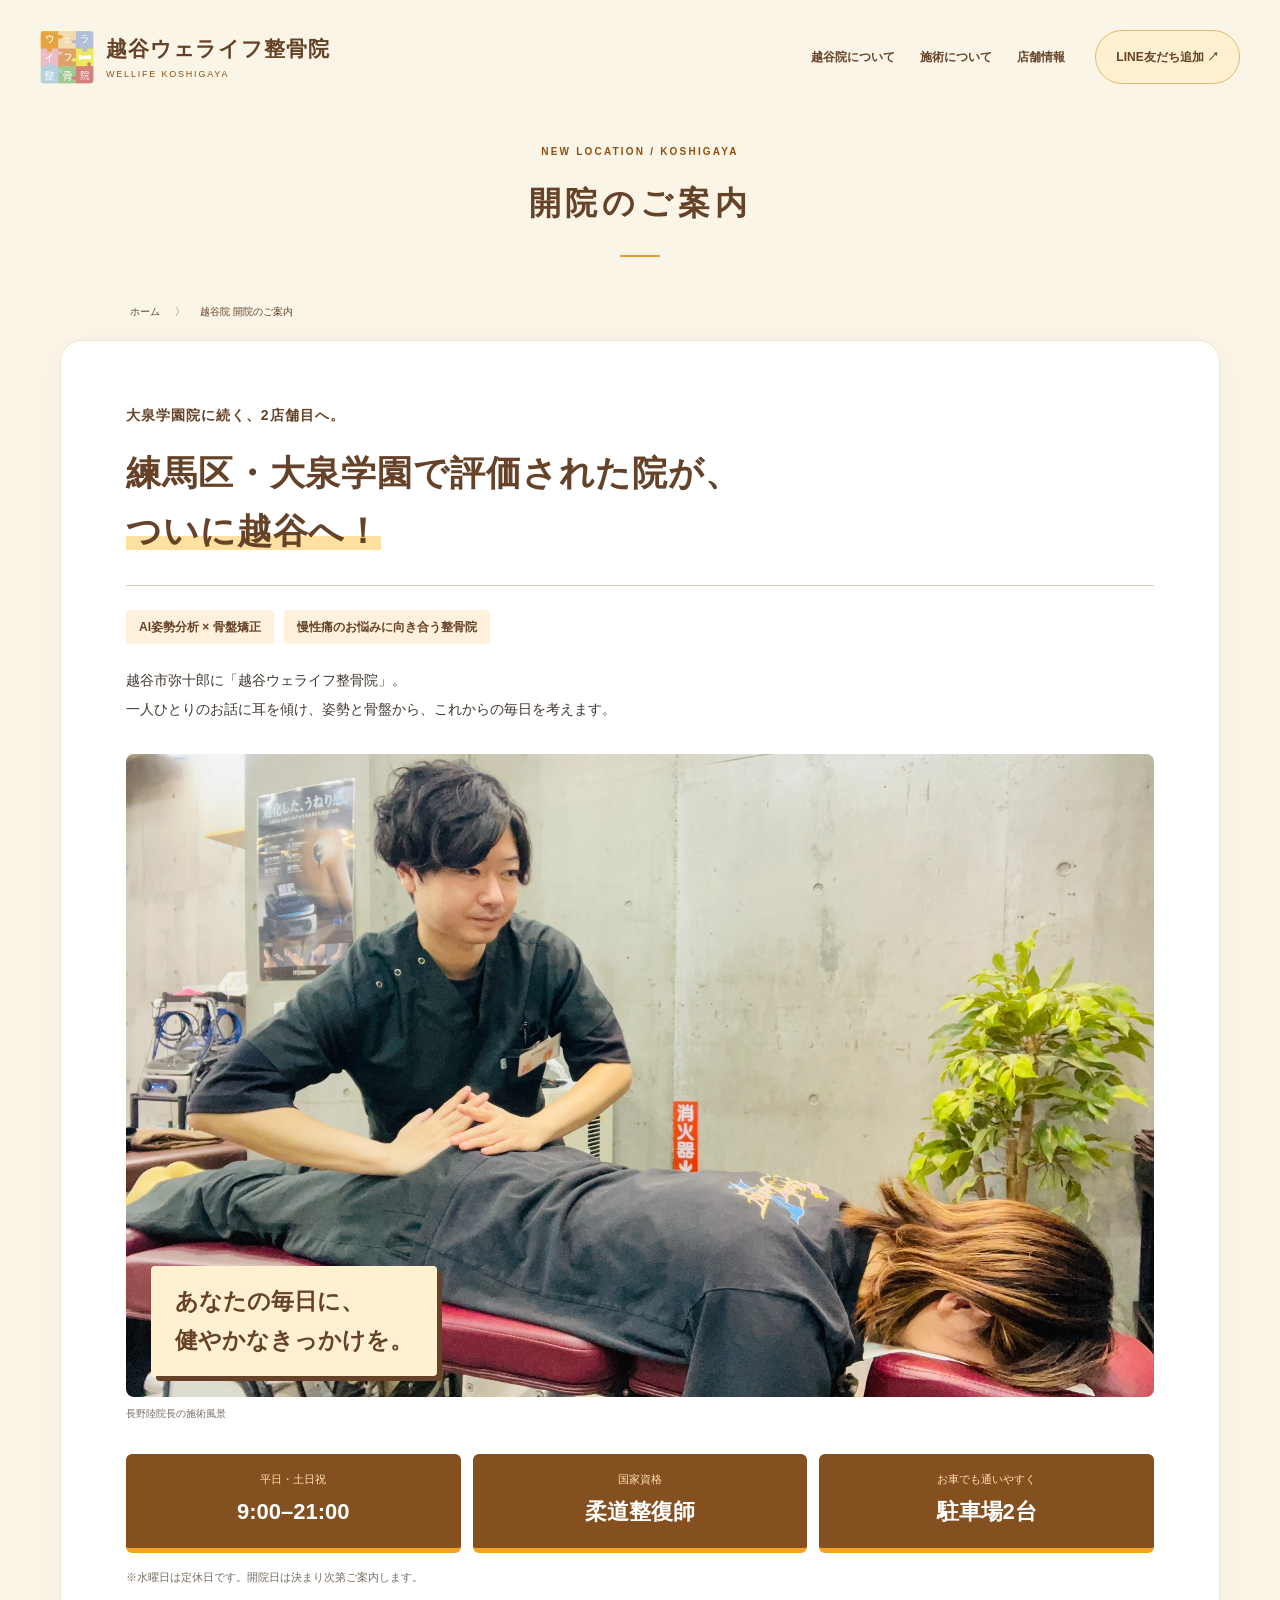
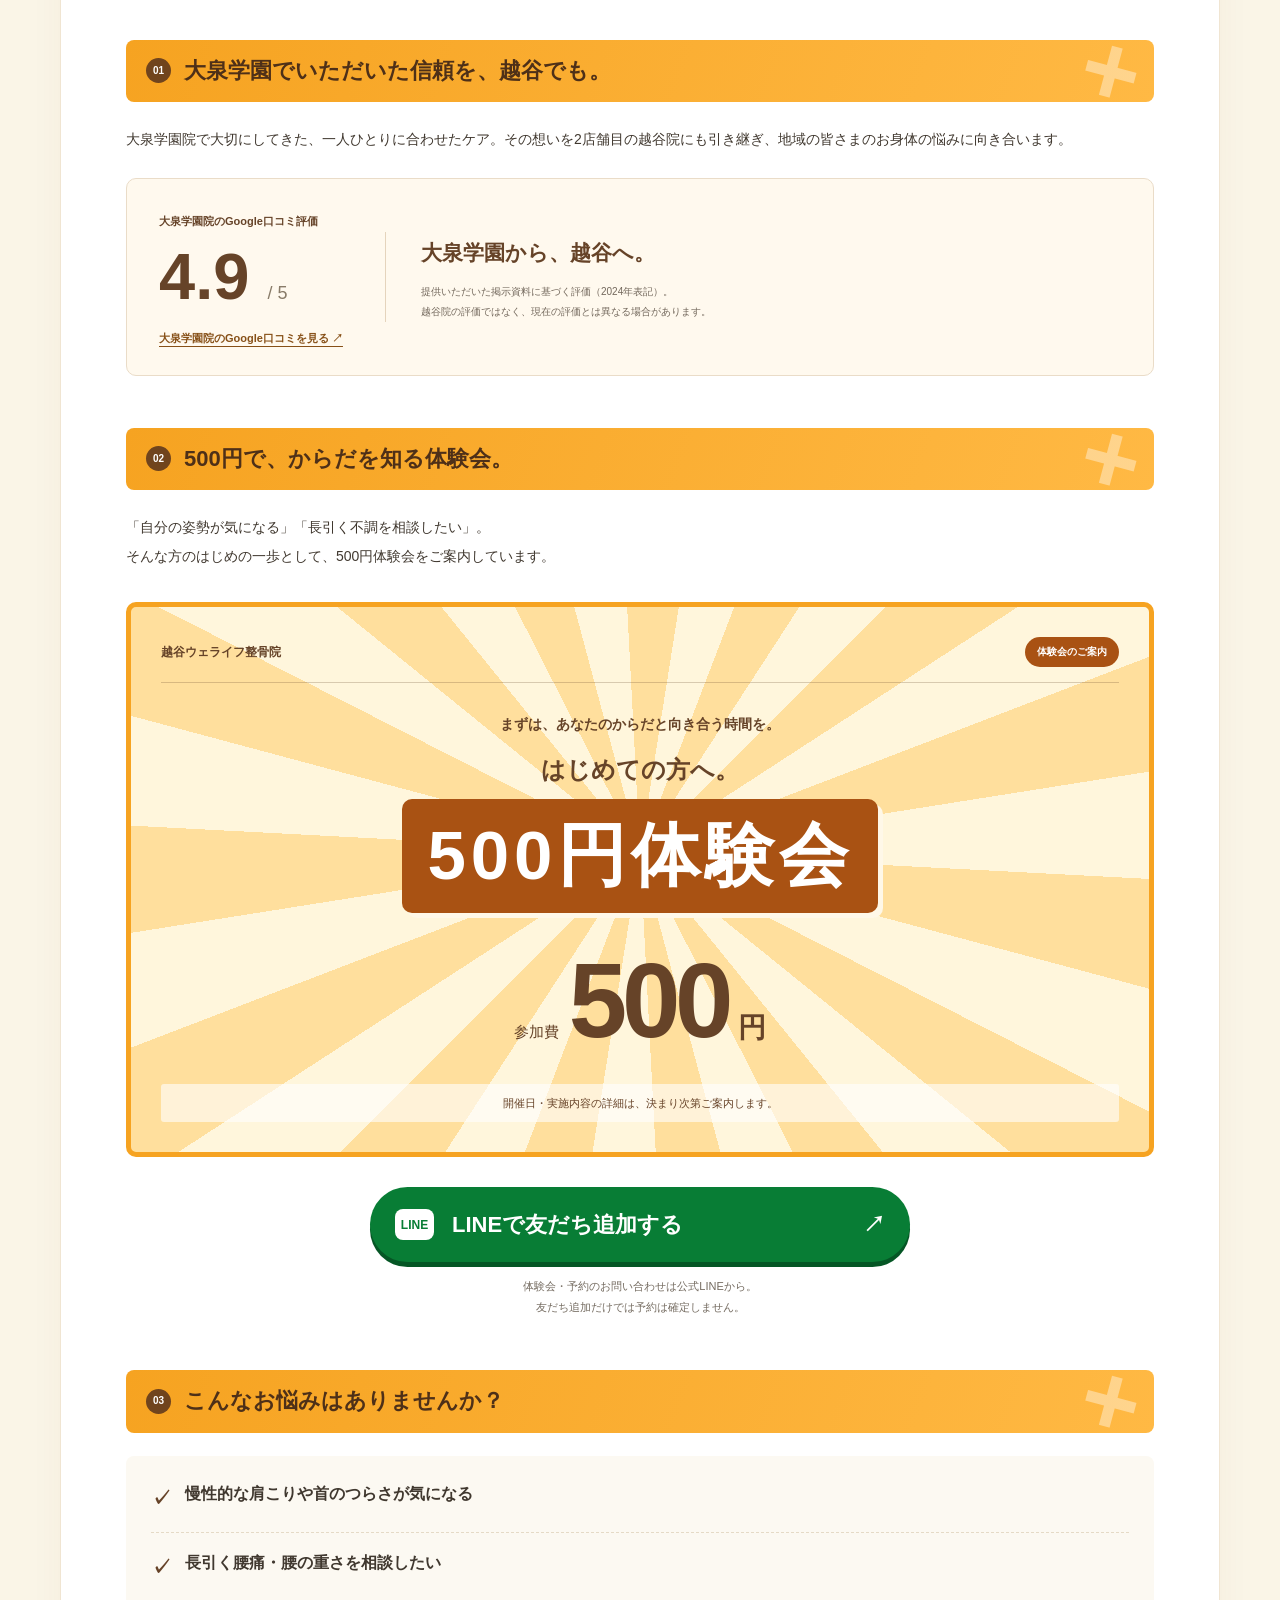
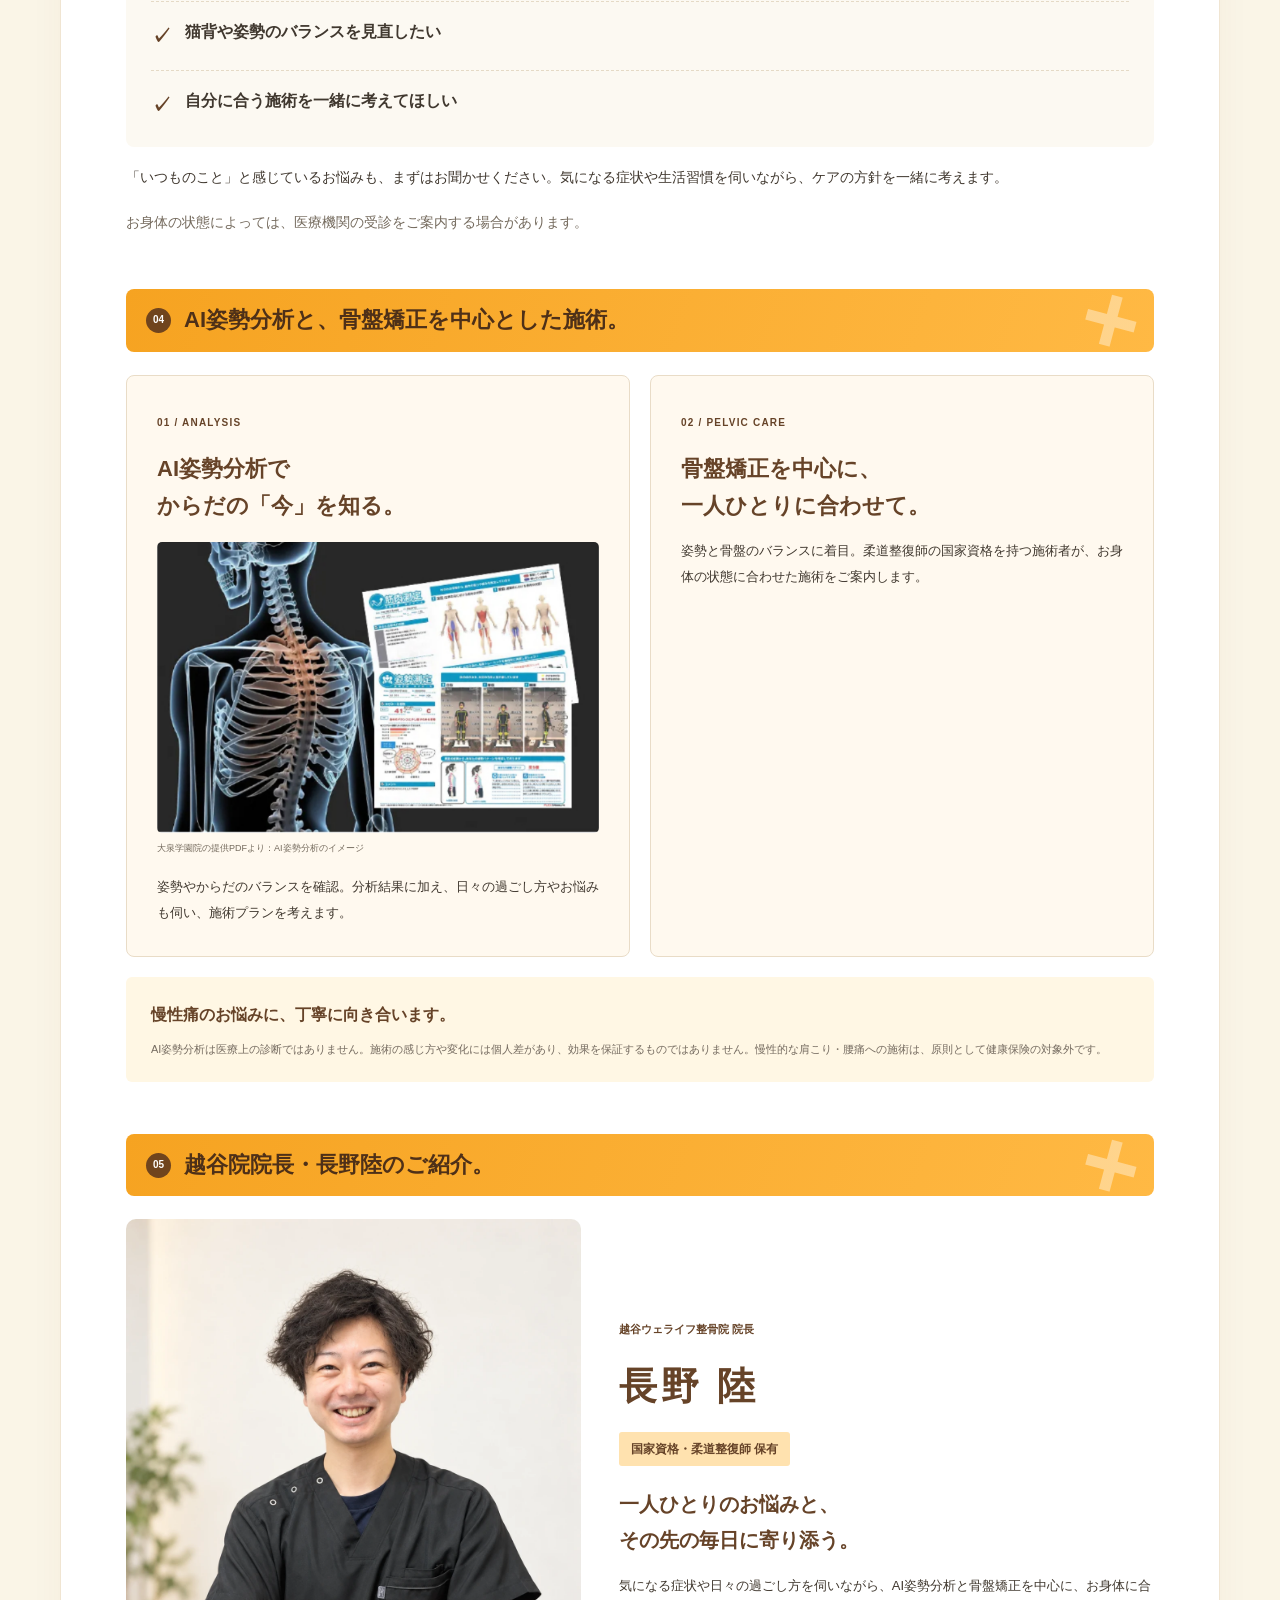
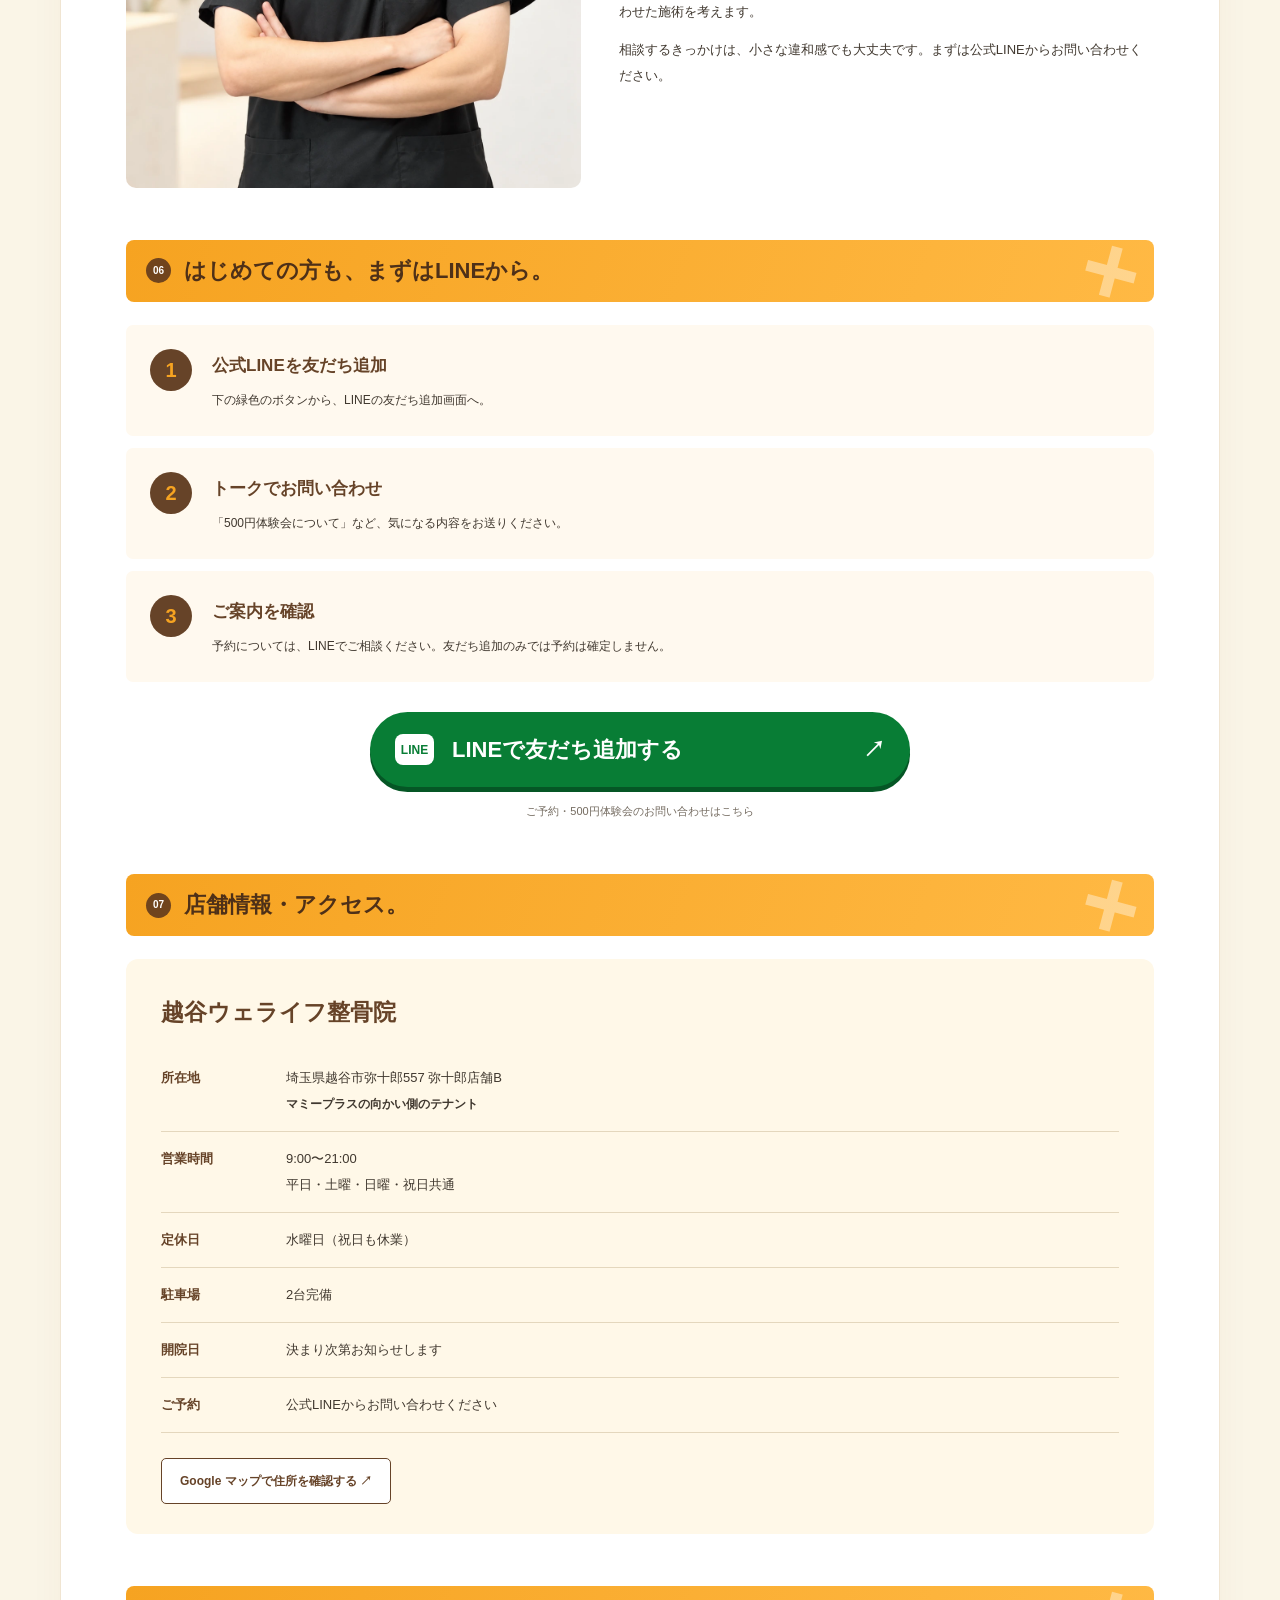
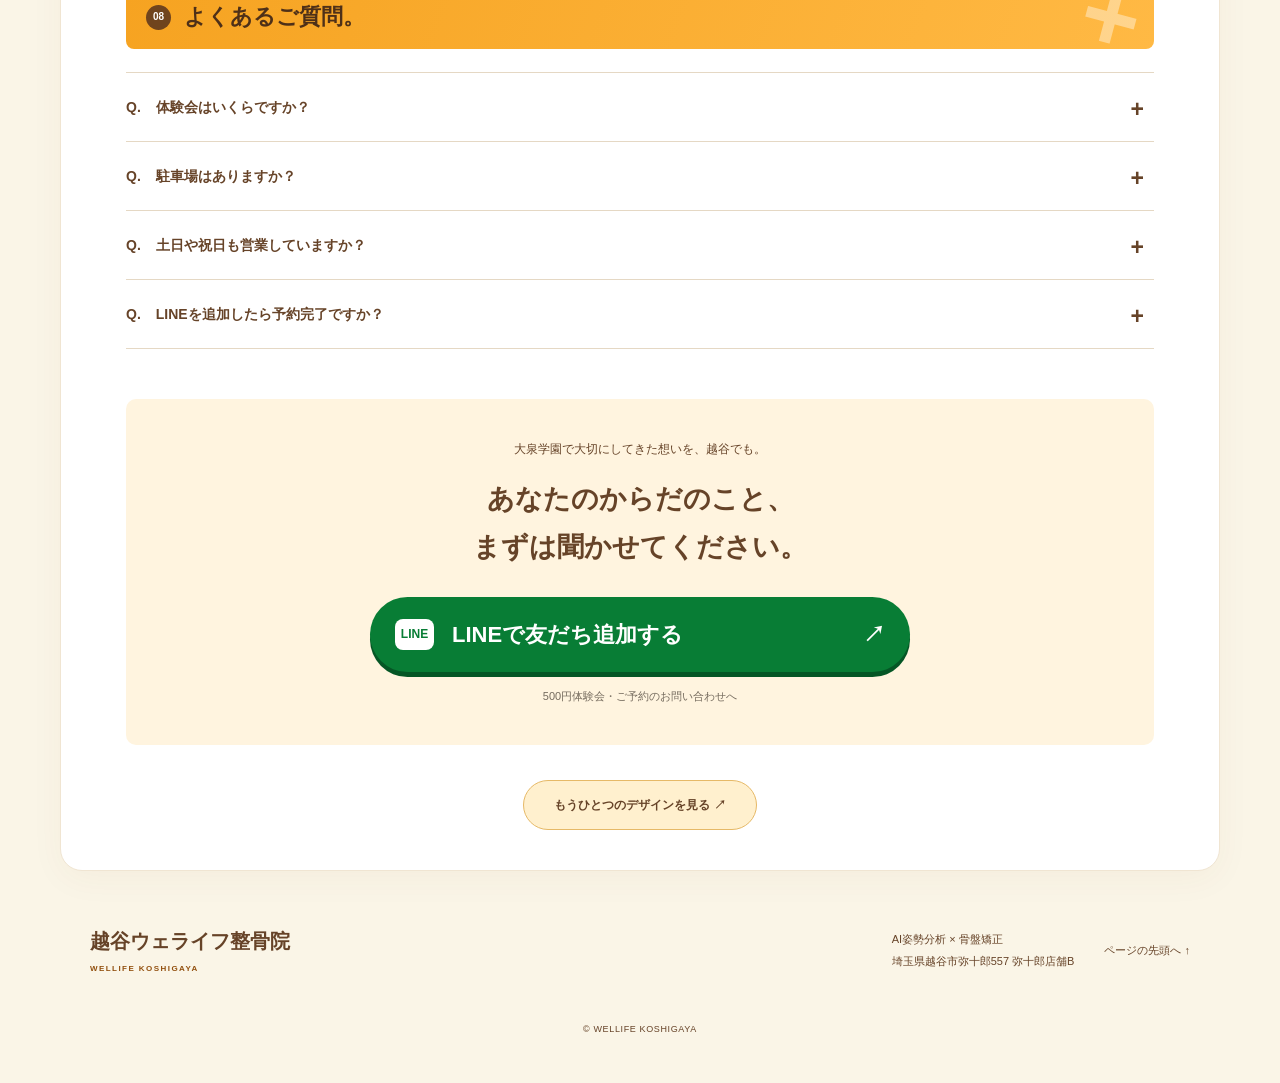
==== opening.html @ 40fcb6c9 "Use Oizumi warm colors and PDF posture image with Google review links" ====
<!doctype html>
<html lang="ja">
<head>
<meta charset="utf-8"><meta name="viewport" content="width=device-width, initial-scale=1"><meta name="theme-color" content="#fff5df"><meta name="description" content="越谷ウェライフ整骨院の開院案内。AI姿勢分析と骨盤矯正で慢性痛のお悩みに向き合います。500円体験会のお問い合わせは公式LINEへ。"><title>越谷ウェライフ整骨院｜開院のご案内・500円体験会</title><link rel="stylesheet" href="opening.css">
</head>
<body id="top">
<a class="skip" href="#content">本文へ</a>
<header class="header"><a class="brand" href="#top"><img src="assets/wellife-logo.png" alt="" width="54" height="54"><span><strong>越谷ウェライフ整骨院</strong><small>WELLIFE KOSHIGAYA</small></span></a><nav aria-label="メインナビゲーション"><a href="#about">越谷院について</a><a href="#care">施術について</a><a href="#access">店舗情報</a></nav><a class="header-line" href="https://lin.ee/nijnhKa" target="_blank" rel="noopener noreferrer">LINE友だち追加 ↗</a></header>
<main id="content">
<div class="page-heading"><p>NEW LOCATION / KOSHIGAYA</p><h1>開院のご案内</h1><span aria-hidden="true"></span></div>
<div class="breadcrumb"><a href="index.html">ホーム</a><span>〉</span><span>越谷院 開院のご案内</span></div>
<article class="paper">
<section class="intro" id="about"><p class="article-tag">大泉学園院に続く、2店舗目へ。</p><h2 class="article-title">練馬区・大泉学園で評価された院が、<br><em>ついに越谷へ！</em></h2><div class="intro-meta"><span>AI姿勢分析 × 骨盤矯正</span><span>慢性痛のお悩みに向き合う整骨院</span></div><p class="lead">越谷市弥十郎に「越谷ウェライフ整骨院」。<br>一人ひとりのお話に耳を傾け、姿勢と骨盤から、これからの毎日を考えます。</p><figure class="main-photo"><img src="assets/nagano-treatment.jpg" alt="長野陸院長が施術を行う様子" width="2048" height="1536" fetchpriority="high"><figcaption>長野陸院長の施術風景</figcaption><div class="photo-label" aria-hidden="true">あなたの毎日に、<br>健やかなきっかけを。</div></figure><div class="facts"><div><small>平日・土日祝</small><strong>9:00–21:00</strong></div><div><small>国家資格</small><strong>柔道整復師</strong></div><div><small>お車でも通いやすく</small><strong>駐車場2台</strong></div></div><p class="caption">※水曜日は定休日です。開院日は決まり次第ご案内します。</p></section>
<section class="block"><h2 class="band"><span>01</span>大泉学園でいただいた信頼を、越谷でも。</h2><p>大泉学園院で大切にしてきた、一人ひとりに合わせたケア。その想いを2店舗目の越谷院にも引き継ぎ、地域の皆さまのお身体の悩みに向き合います。</p><div class="review"><div><span class="mini-label">大泉学園院のGoogle口コミ評価</span><div class="rating">4.9 <span>/ 5</span></div><a class="google-review-link" href="https://www.google.com/search?sca_esv=64345335af5ad8d5&amp;rlz=1C1QUCD_jaJP937JP939&amp;sxsrf=APpeQnuQSlY_cY5R02-mNGz1_TeRtVvrjw:1792735571267&amp;q=%E3%82%A6%E3%82%A7%E3%83%A9%E3%82%A4%E3%83%95%E6%95%B4%E9%AA%A8%E9%99%A2&amp;si=APenkKm7iecQ4G6P-TsbSMFKIQtv3EFIqRAFw-i8uEbk55Z-_2hVX126mCR9XAed55w9wywsMBaq8wJb4nHYjsFi6G99P88vyKD1ftwOUA_P_F-jfBWw58aOosh_YNMP5Se_13fOU_83D562krC8XvhaTND3Y_k3_A%3D%3D&amp;sa=X&amp;ved=2ahUKEwix3Zq3vM-XAxWlna8BHT8hCHgQrrQLegQIGRAA&amp;biw=1366&amp;bih=599&amp;dpr=1" target="_blank" rel="noopener noreferrer">大泉学園院のGoogle口コミを見る ↗<span class="sr-only">（新しいタブで開きます）</span></a></div><div><strong>大泉学園から、越谷へ。</strong><p>提供いただいた掲示資料に基づく評価（2024年表記）。<br>越谷院の評価ではなく、現在の評価とは異なる場合があります。</p></div></div></section>
<section class="block"><h2 class="band"><span>02</span>500円で、からだを知る体験会。</h2><p>「自分の姿勢が気になる」「長引く不調を相談したい」。<br>そんな方のはじめの一歩として、500円体験会をご案内しています。</p><div class="campaign"><div class="campaign-top">越谷ウェライフ整骨院 <span>体験会のご案内</span></div><p class="campaign-kicker">まずは、あなたのからだと向き合う時間を。</p><h3>はじめての方へ。<br><span>500円体験会</span></h3><div class="campaign-price"><span>参加費</span><strong>500</strong><span>円</span></div><p class="campaign-note">開催日・実施内容の詳細は、決まり次第ご案内します。</p></div><div class="cta"><a class="line-button" href="https://lin.ee/nijnhKa" target="_blank" rel="noopener noreferrer"><span class="line-mark" aria-hidden="true">LINE</span>LINEで友だち追加する <span aria-hidden="true">↗</span></a><p>体験会・予約のお問い合わせは公式LINEから。<br>友だち追加だけでは予約は確定しません。</p></div></section>
<section class="block"><h2 class="band"><span>03</span>こんなお悩みはありませんか？</h2><ul class="worries"><li><span>✓</span>慢性的な肩こりや首のつらさが気になる</li><li><span>✓</span>長引く腰痛・腰の重さを相談したい</li><li><span>✓</span>猫背や姿勢のバランスを見直したい</li><li><span>✓</span>自分に合う施術を一緒に考えてほしい</li></ul><p>「いつものこと」と感じているお悩みも、まずはお聞かせください。気になる症状や生活習慣を伺いながら、ケアの方針を一緒に考えます。</p><p class="caption">お身体の状態によっては、医療機関の受診をご案内する場合があります。</p></section>
<section class="block" id="care"><h2 class="band"><span>04</span>AI姿勢分析と、骨盤矯正を中心とした施術。</h2><div class="care-grid"><div class="care-card"><span class="care-num">01 / ANALYSIS</span><h3>AI姿勢分析で<br>からだの「今」を知る。</h3><figure class="analysis-photo"><img src="assets/ai-posture-analysis.png" alt="骨格と姿勢分析レポートを組み合わせた、PDF掲載のAI姿勢分析イメージ" width="630" height="414" loading="lazy"><figcaption>大泉学園院の提供PDFより：AI姿勢分析のイメージ</figcaption></figure><p>姿勢やからだのバランスを確認。分析結果に加え、日々の過ごし方やお悩みも伺い、施術プランを考えます。</p></div><div class="care-card"><span class="care-num">02 / PELVIC CARE</span><h3>骨盤矯正を中心に、<br>一人ひとりに合わせて。</h3><p>姿勢と骨盤のバランスに着目。柔道整復師の国家資格を持つ施術者が、お身体の状態に合わせた施術をご案内します。</p></div></div><div class="care-note"><strong>慢性痛のお悩みに、丁寧に向き合います。</strong><p>AI姿勢分析は医療上の診断ではありません。施術の感じ方や変化には個人差があり、効果を保証するものではありません。慢性的な肩こり・腰痛への施術は、原則として健康保険の対象外です。</p></div></section>
<section class="block"><h2 class="band"><span>05</span>越谷院院長・長野陸のご紹介。</h2><div class="director"><figure><img src="assets/nagano-portrait.webp" alt="越谷院院長の長野陸" width="1122" height="1402" loading="lazy"></figure><div><p class="mini-label">越谷ウェライフ整骨院 院長</p><h3>長野 陸</h3><span class="qualification">国家資格・柔道整復師 保有</span><h4>一人ひとりのお悩みと、<br>その先の毎日に寄り添う。</h4><p>気になる症状や日々の過ごし方を伺いながら、AI姿勢分析と骨盤矯正を中心に、お身体に合わせた施術を考えます。</p><p>相談するきっかけは、小さな違和感でも大丈夫です。まずは公式LINEからお問い合わせください。</p></div></div></section>
<section class="block"><h2 class="band"><span>06</span>はじめての方も、まずはLINEから。</h2><ol class="steps"><li><span>1</span><div><h3>公式LINEを友だち追加</h3><p>下の緑色のボタンから、LINEの友だち追加画面へ。</p></div></li><li><span>2</span><div><h3>トークでお問い合わせ</h3><p>「500円体験会について」など、気になる内容をお送りください。</p></div></li><li><span>3</span><div><h3>ご案内を確認</h3><p>予約については、LINEでご相談ください。友だち追加のみでは予約は確定しません。</p></div></li></ol><div class="cta"><a class="line-button" href="https://lin.ee/nijnhKa" target="_blank" rel="noopener noreferrer"><span class="line-mark" aria-hidden="true">LINE</span>LINEで友だち追加する <span aria-hidden="true">↗</span></a><p>ご予約・500円体験会のお問い合わせはこちら</p></div></section>
<section class="block" id="access"><h2 class="band"><span>07</span>店舗情報・アクセス。</h2><div class="access-box"><h3>越谷ウェライフ整骨院</h3><dl><div><dt>所在地</dt><dd>埼玉県越谷市弥十郎557 弥十郎店舗B<br><strong>マミープラスの向かい側のテナント</strong></dd></div><div><dt>営業時間</dt><dd>9:00〜21:00<br>平日・土曜・日曜・祝日共通</dd></div><div><dt>定休日</dt><dd>水曜日（祝日も休業）</dd></div><div><dt>駐車場</dt><dd>2台完備</dd></div><div><dt>開院日</dt><dd>決まり次第お知らせします</dd></div><div><dt>ご予約</dt><dd>公式LINEからお問い合わせください</dd></div></dl><a class="map-button" href="https://www.google.com/maps/search/?api=1&query=%E8%B6%8A%E8%B0%B7%E5%B8%82%E5%BC%A5%E5%8D%81%E9%83%8E557%20%E5%BC%A5%E5%8D%81%E9%83%8E%E5%BA%97%E8%88%97B" target="_blank" rel="noopener noreferrer">Google マップで住所を確認する ↗</a></div></section>
<section class="block"><h2 class="band"><span>08</span>よくあるご質問。</h2><div class="faq"><details><summary>体験会はいくらですか？</summary><p>参加費は500円です。開催日・実施内容・参加条件などの詳細は、決まり次第ご案内します。</p></details><details><summary>駐車場はありますか？</summary><p>2台分の駐車場をご用意しています。</p></details><details><summary>土日や祝日も営業していますか？</summary><p>土日祝日も9:00〜21:00で営業します。水曜日は祝日でも定休日です。</p></details><details><summary>LINEを追加したら予約完了ですか？</summary><p>友だち追加だけでは予約は確定しません。トークで体験会や予約についてお問い合わせください。</p></details></div></section>
<section class="last-cta"><p>大泉学園で大切にしてきた想いを、越谷でも。</p><h2>あなたのからだのこと、<br>まずは聞かせてください。</h2><a class="line-button" href="https://lin.ee/nijnhKa" target="_blank" rel="noopener noreferrer"><span class="line-mark" aria-hidden="true">LINE</span>LINEで友だち追加する <span aria-hidden="true">↗</span></a><p class="caption">500円体験会・ご予約のお問い合わせへ</p></section>
<a class="back-home" href="index.html">もうひとつのデザインを見る ↗</a>
</article>
</main>
<footer><div class="footer-brand">越谷ウェライフ整骨院<small>WELLIFE KOSHIGAYA</small></div><p>AI姿勢分析 × 骨盤矯正<br>埼玉県越谷市弥十郎557 弥十郎店舗B</p><a href="#top">ページの先頭へ ↑</a><small>© WELLIFE KOSHIGAYA</small></footer>
<div class="sticky"><span>体験会 <strong>500<small>円</small></strong></span><a href="https://lin.ee/nijnhKa" target="_blank" rel="noopener noreferrer">LINE友だち追加 ↗</a></div>
</body></html>
---- opening.css ----
:root{--primary:#664328;--accent:#f6a321;--ink:#40382f;--green:#087d35}*{box-sizing:border-box}html{scroll-behavior:smooth;scroll-padding-top:25px}body{margin:0;background:var(--primary);color:var(--ink);font-family:"Hiragino Kaku Gothic ProN","Yu Gothic",Meiryo,sans-serif;font-size:15px;line-height:2}a{color:inherit;text-decoration:none}h1,h2,h3,h4,p,figure{margin:0}a:focus-visible,summary:focus-visible{outline:3px solid #e78000;outline-offset:5px}.header{max-width:1280px;margin:auto;display:flex;align-items:center;gap:30px;padding:30px 40px;color:#fff}.brand{display:flex;align-items:center;gap:12px;line-height:1.4}.brand img{border-radius:5px}.brand strong{font-size:21px;letter-spacing:.04em}.brand small{display:block;font-size:9px;letter-spacing:.2em;margin-top:5px;color:var(--accent)}.header nav{display:flex;gap:25px;margin-left:auto;font-size:12px;font-weight:bold}.header-line{background:var(--accent);color:var(--primary);padding:14px 20px;border-radius:30px;white-space:nowrap;font-weight:bold;font-size:12px}.page-heading{text-align:center;color:#fff;padding:28px 20px 45px}.page-heading p{color:var(--accent);font-size:10px;letter-spacing:.22em;font-weight:bold}.page-heading h1{font-size:32px;letter-spacing:.15em;margin-top:9px}.page-heading>span{display:block;background:var(--accent);width:40px;height:2px;margin:20px auto 0}.breadcrumb{max-width:1060px;margin:auto;padding:0 20px 18px;display:flex;gap:15px;font-size:10px;color:#fff}.paper{max-width:1160px;margin:0 auto 45px;background:#fff;border-radius:22px;padding:60px 65px 40px;overflow:hidden}.article-tag{font-weight:bold;color:var(--primary);font-size:14px;letter-spacing:.07em}.article-title{font-size:35px;line-height:1.65;letter-spacing:.025em;color:var(--primary);margin-top:15px;padding-bottom:25px;border-bottom:1px solid #e3cba7}.article-title em{font-style:normal;background:linear-gradient(transparent 65%,#ffe0a1 0)}.intro-meta{display:flex;gap:10px;flex-wrap:wrap;margin-top:24px}.intro-meta>span{font-weight:bold;color:var(--primary);background:#fff1dc;padding:5px 13px;font-size:12px;border-radius:4px}.lead{font-size:14px;margin:22px 0 30px;line-height:2.1}.main-photo{position:relative;margin-bottom:30px}.main-photo>img{width:100%;height:auto;display:block;aspect-ratio:16/10;object-fit:cover;object-position:40% center;border-radius:8px}.main-photo figcaption{font-size:10px;color:#756b5e;margin-top:7px}.photo-label{position:absolute;left:25px;bottom:48px;background:var(--accent);color:var(--primary);font-size:23px;font-weight:bold;line-height:1.7;padding:16px 24px;border-radius:4px;box-shadow:5px 5px 0 #664328}.facts{display:grid;grid-template-columns:repeat(3,1fr);gap:12px}.facts>div{background:var(--primary);border-bottom:5px solid var(--accent);border-radius:6px;color:#fff;text-align:center;padding:14px 10px}.facts small{display:block;font-size:11px;color:#ffdfb1}.facts strong{display:block;font-size:22px}.caption{font-size:11px;color:#756b5e;margin-top:14px;line-height:1.9}.block{margin-top:52px;scroll-margin-top:25px}.band{background:var(--accent);color:var(--primary);font-size:22px;line-height:1.65;padding:13px 20px;border-radius:8px;display:flex;align-items:center;gap:13px;margin-bottom:23px;position:relative;overflow:hidden}.band:after{content:"+";position:absolute;right:14px;top:-30px;font-size:100px;line-height:1.2;color:#ffffff65;transform:rotate(15deg);pointer-events:none}.band>span{flex-shrink:0;font-size:10px;display:grid;place-items:center;background:var(--primary);color:var(--accent);border-radius:50%;width:25px;height:25px}.block>p{font-size:14px;line-height:2.1;margin-top:16px}.review{background:#fff9ee;border:1px solid #eadcc8;border-radius:10px;padding:26px 32px;display:flex;gap:42px;align-items:center;margin-top:24px}.mini-label{font-size:11px;font-weight:bold;color:var(--primary)}.rating{font-size:65px;color:var(--primary);font-weight:900;line-height:1.3;white-space:nowrap}.rating>span{font-size:18px;font-weight:400;color:#897c69}.review>div:last-child{border-left:1px solid #e5d4bc;padding-left:35px}.review strong{font-size:21px;color:var(--primary)}.review p{font-size:10px;line-height:2;margin-top:8px;color:#73685c}.campaign{margin-top:30px;background:repeating-conic-gradient(from -15deg at 50% 45%,#fff6dc 0deg 12deg,#ffdf9d 12deg 24deg);padding:30px;text-align:center;border:5px solid #f6a321;border-radius:10px;position:relative;overflow:hidden;color:var(--primary)}.campaign-top{display:flex;justify-content:space-between;gap:15px;align-items:center;border-bottom:1px solid #66432840;padding-bottom:15px;font-size:12px;font-weight:bold;position:relative}.campaign-top>span{background:var(--primary);color:#fff;padding:5px 12px;border-radius:20px;font-size:10px}.campaign-kicker{font-size:14px;font-weight:bold;margin-top:27px}.campaign h3{font-size:24px;line-height:1.65;margin-top:12px}.campaign h3>span{display:inline-block;background:var(--primary);color:var(--accent);font-size:clamp(35px,5.6vw,69px);padding:0 26px;border-radius:10px;margin-top:10px;letter-spacing:.07em;box-shadow:5px 5px 0 #fff}.campaign-price{display:flex;justify-content:center;align-items:baseline;gap:10px;line-height:1.2;margin-top:25px}.campaign-price strong{font-size:105px;letter-spacing:-.05em}.campaign-price>span:first-child{font-size:15px}.campaign-price>span:last-child{font-size:28px;font-weight:bold}.campaign-note{font-size:11px;margin-top:20px;background:#fff9;padding:8px 15px;border-radius:3px}.cta{text-align:center;margin-top:30px}.line-button{display:flex;justify-content:center;align-items:center;gap:18px;width:min(100%,540px);margin:auto;padding:20px 25px;border-radius:50px;background:var(--green);color:#fff;box-shadow:0 5px 0 #055625;font-weight:bold;font-size:22px;line-height:1.6;transition:background .2s,transform .2s}.line-button:hover{background:#096b2f;transform:translateY(-2px)}.line-button>span:last-child{margin-left:auto}.line-mark{background:#fff;border-radius:8px;display:grid;place-items:center;color:var(--green);font-size:12px;width:39px;height:31px;flex-shrink:0;line-height:1}.cta>p{font-size:11px;line-height:1.9;color:#746b60;margin-top:14px}.worries{list-style:none;padding:8px 25px;margin:0;background:#fcf9f2;border-radius:8px}.worries li{display:flex;gap:14px;padding:14px 0;border-bottom:1px dashed #e5dac6;font-weight:bold;font-size:16px}.worries li:last-child{border:0}.worries span{color:var(--primary);font-size:20px}.care-grid{display:grid;grid-template-columns:1fr 1fr;gap:20px}.care-card{background:#fff9ef;border:1px solid #e9dcc7;border-radius:8px;padding:30px}.care-num{font-size:10px;color:var(--primary);letter-spacing:.12em;font-weight:bold}.care-card h3{font-size:22px;color:var(--primary);line-height:1.7;margin:14px 0}.care-card p{font-size:13px;line-height:2}.care-note{padding:22px 25px;background:#fff7e4;margin-top:20px;border-radius:6px}.care-note strong{color:var(--primary);font-size:16px}.care-note p{font-size:11px;color:#756b60;line-height:2;margin-top:7px}.director{display:grid;grid-template-columns:.85fr 1fr;gap:38px;align-items:center}.director figure>img{display:block;width:100%;height:auto;border-radius:10px}.director h3{font-size:38px;letter-spacing:.1em;color:var(--primary);margin:8px 0}.qualification{display:inline-block;background:#ffe2af;color:var(--primary);font-size:12px;font-weight:bold;padding:5px 12px;border-radius:3px}.director h4{font-size:20px;line-height:1.8;color:var(--primary);margin:20px 0 15px}.director>div>p:not(.mini-label){font-size:13px;line-height:2;margin-top:12px}.steps{list-style:none;margin:0;padding:0}.steps li{display:flex;align-items:start;gap:20px;background:#fff9ef;border-radius:7px;padding:24px;margin-bottom:12px}.steps li>span{display:grid;place-items:center;background:var(--primary);color:var(--accent);width:42px;height:42px;flex-shrink:0;font-weight:bold;font-size:20px;border-radius:50%}.steps h3{font-size:17px;color:var(--primary)}.steps p{font-size:12px;margin-top:5px}.access-box{background:#fff8e8;padding:30px 35px;border-radius:12px}.access-box h3{font-size:23px;color:var(--primary)}dl{margin:16px 0 25px}dl>div{display:grid;grid-template-columns:110px 1fr;gap:15px;padding:14px 0;border-bottom:1px solid #e4d7bd;font-size:13px}dt{font-weight:bold;color:var(--primary)}dd{margin:0}dd strong{font-size:12px}.map-button{display:inline-flex;align-items:center;justify-content:center;border:1px solid var(--primary);color:var(--primary);background:#fff;border-radius:5px;font-weight:bold;padding:10px 18px;font-size:12px}.faq{border-top:1px solid #e5d8c4}.faq details{border-bottom:1px solid #e5d8c4}.faq summary{position:relative;padding:20px 40px 20px 0;cursor:pointer;list-style:none;font-weight:bold;font-size:14px;color:var(--primary)}.faq summary::-webkit-details-marker{display:none}.faq summary:before{content:"Q.";color:var(--primary);margin-right:15px}.faq summary:after{content:"+";position:absolute;right:10px;font-size:23px;top:13px}.faq details[open] summary:after{content:"−"}.faq details p{padding:0 20px 22px 32px;font-size:13px;line-height:2}.last-cta{padding:38px 20px;margin-top:50px;background:#fff4df;text-align:center;border-radius:10px}.last-cta>p:first-child{font-size:12px;color:var(--primary)}.last-cta h2{font-size:27px;line-height:1.8;color:var(--primary);margin:14px 0 25px}.back-home{display:block;width:fit-content;margin:35px auto 0;background:var(--accent);color:var(--primary);padding:12px 30px;font-weight:bold;font-size:12px;border-radius:40px}footer{max-width:1160px;margin:auto;padding:10px 30px 45px;display:flex;gap:30px;align-items:center;flex-wrap:wrap;color:#fff}footer .footer-brand{font-size:20px;font-weight:bold;line-height:1.5}footer .footer-brand>small{display:block;font-size:8px;color:var(--accent);letter-spacing:.18em;margin-top:7px}footer>p{font-size:11px;margin-left:auto}footer>a{font-size:11px}footer>small{display:block;width:100%;text-align:center;font-size:9px;letter-spacing:.07em;margin-top:15px}.sticky{display:none}.skip{position:fixed;top:-100px;left:15px;z-index:100;background:#fff;color:var(--primary);padding:10px}.skip:focus{top:10px}
@media(max-width:1000px){.header{padding:24px;gap:20px}.brand strong{font-size:18px}.header nav{gap:15px;font-size:11px}.header-line{font-size:11px;padding:12px 15px}.paper{margin-inline:24px;padding:45px 35px}.article-title{font-size:30px}.breadcrumb{margin-inline:30px}.review{gap:25px;padding:24px}.review>div:last-child{padding-left:25px}.review strong{font-size:18px}.line-button{font-size:20px}.director{gap:25px}.director h4{font-size:18px}}
@media(max-width:700px){body{font-size:13px}.header{padding:20px 16px;gap:12px}.brand{gap:9px}.brand img{width:38px;height:38px}.brand strong{font-size:13px;letter-spacing:0}.brand small{font-size:7px}.header nav{display:none}.header-line{margin-left:auto;font-size:9px;padding:10px 12px}.page-heading{padding:20px 15px 30px}.page-heading p{font-size:8px}.page-heading h1{font-size:26px}.page-heading>span{margin-top:15px}.breadcrumb{margin-inline:0;padding:0 18px 15px;gap:10px;font-size:9px}.paper{margin:0 12px 25px;padding:28px 18px;border-radius:14px}.article-tag{font-size:11px}.article-title{font-size:24px;line-height:1.7;padding-bottom:20px}.article-title br{display:none}.intro-meta{gap:7px;margin-top:18px}.intro-meta>span{font-size:9px;padding:4px 8px}.lead{font-size:12px;margin:18px 0 22px}.main-photo{margin-bottom:20px}.main-photo>img{aspect-ratio:4/3;border-radius:5px}.photo-label{font-size:14px;left:12px;bottom:37px;padding:8px 12px;box-shadow:3px 3px 0 #664328}.main-photo figcaption{font-size:9px}.facts{gap:7px}.facts>div{padding:12px 4px;border-bottom-width:4px}.facts small{font-size:8px}.facts strong{font-size:14px}.caption{font-size:10px}.block{margin-top:35px}.band{font-size:17px;padding:11px 12px;gap:9px;margin-bottom:18px;align-items:flex-start}.band>span{width:22px;height:22px;font-size:9px;margin-top:3px}.band:after{font-size:90px;right:2px;top:-24px}.block>p{font-size:12px}.review{display:block;padding:22px;text-align:center}.review>div:last-child{border-left:0;border-top:1px solid #e5d4bc;padding:15px 0 0;margin-top:15px}.review strong{font-size:18px}.rating{font-size:64px}.review p{font-size:9px}.campaign{padding:16px 13px;border-width:4px}.campaign-top{font-size:9px;gap:8px;padding-bottom:12px}.campaign-top>span{font-size:8px;padding:4px 8px}.campaign-kicker{font-size:10px;margin-top:23px}.campaign h3{font-size:18px}.campaign h3>span{font-size:clamp(28px,8vw,48px);letter-spacing:.03em;padding:3px 13px;border-radius:6px}.campaign-price{margin-top:23px;gap:8px}.campaign-price strong{font-size:85px}.campaign-price>span:first-child{font-size:12px}.campaign-price>span:last-child{font-size:22px}.campaign-note{font-size:9px;margin-top:20px;padding:8px}.cta{margin-top:23px}.line-button{font-size:14px;padding:17px 16px;gap:12px}.line-mark{font-size:9px;width:30px;height:25px;border-radius:5px}.cta>p{font-size:10px}.worries{padding:5px 15px}.worries li{font-size:13px;gap:10px;padding:12px 0;line-height:1.9}.worries span{font-size:17px}.care-grid{grid-template-columns:1fr;gap:12px}.care-card{padding:23px}.care-card h3{font-size:21px;margin:12px 0}.care-card p{font-size:12px}.care-note{padding:18px;margin-top:14px}.care-note strong{font-size:14px}.care-note p{font-size:10px}.director{grid-template-columns:1fr;gap:22px}.director figure{width:100%;max-width:340px;margin:auto}.director h3{font-size:34px}.director h4{font-size:20px}.director>div>p:not(.mini-label){font-size:12px}.steps li{padding:18px 15px;gap:13px}.steps li>span{width:32px;height:32px;font-size:16px}.steps h3{font-size:15px}.steps p{font-size:11px}.access-box{padding:22px 18px}.access-box h3{font-size:19px}dl>div{grid-template-columns:70px 1fr;gap:10px;font-size:12px}dd strong{font-size:10px}.map-button{font-size:11px;padding:10px 12px}.faq summary{font-size:12px;padding:18px 25px 18px 0}.faq summary:before{margin-right:9px}.faq details p{font-size:11px;padding-left:24px}.last-cta{padding:28px 14px;margin-top:35px}.last-cta>p:first-child{font-size:10px}.last-cta h2{font-size:22px}.last-cta .line-button{font-size:13px;gap:10px;padding-inline:14px}.back-home{font-size:11px;padding:10px 22px;margin-top:27px}footer{padding:10px 22px 105px;gap:20px}footer .footer-brand{font-size:17px}footer>p{width:100%;margin:0;font-size:10px}footer>small{margin-top:0;text-align:left}.sticky{position:fixed;z-index:30;bottom:0;left:0;right:0;background:#fff;border-top:2px solid var(--accent);display:flex;align-items:center;justify-content:space-between;padding:10px 15px max(10px,env(safe-area-inset-bottom));box-shadow:0 -5px 20px #49301820;gap:12px}.sticky>span{font-size:11px;color:var(--primary);white-space:nowrap}.sticky strong{font-size:25px;margin-left:5px;line-height:1}.sticky strong small{font-size:12px}.sticky a{background:var(--green);color:#fff;border-radius:30px;padding:11px 19px;font-size:12px;font-weight:bold}.skip{font-size:12px}}
@media(max-width:360px){.header{padding-inline:12px;gap:8px}.brand img{width:32px;height:32px}.brand strong{font-size:11px}.brand small{font-size:6px}.header-line{padding:9px;font-size:8px}.paper{padding-inline:14px}.article-title{font-size:22px}.line-button{font-size:12px;gap:8px;padding-inline:13px}.facts strong{font-size:12px}.facts small{font-size:7px}.band{font-size:16px}.campaign-top{font-size:8px}.campaign-top>span{font-size:7px}.campaign h3>span{font-size:27px}.last-cta .line-button{font-size:11px}.sticky a{font-size:11px;padding-inline:14px}}
@media(prefers-reduced-motion:reduce){html{scroll-behavior:auto}*{transition:none!important}}

/* 大泉学園院PDFに合わせたオレンジ・クリーム・ブラウン */
body{background:#faf5e7}
.header,.breadcrumb,.page-heading,footer{color:var(--primary)}
.brand small,.page-heading p,footer .footer-brand>small{color:#92500f}
.page-heading>span{background:#e99a2d}
.header-line{background:#fff0cf;color:var(--primary);border:1px solid #e4b96e}
.paper{box-shadow:0 8px 35px #70451d0b;border:1px solid #f0e5d2}
.band{background:linear-gradient(110deg,#f6a321,#ffb944);color:#4e3018}
.band>span{background:#70441d;color:#fff}
.photo-label{background:#fff0cf;color:var(--primary)}
.facts>div{background:#855020;border-bottom-color:#f6a321}
.campaign-top>span,.campaign h3>span{background:#a95213;color:#fff}
.campaign h3>span{box-shadow:5px 5px 0 #fff8e8}
.campaign-note{color:#674328}
.back-home{background:#fff0ce;border:1px solid #e6b967}
.analysis-photo{margin:18px 0}
.analysis-photo img{width:100%;height:auto;display:block;border-radius:5px}
.analysis-photo figcaption{font-size:9px;color:#756b5e;line-height:1.8;margin-top:7px}
.google-review-link{display:block;font-size:11px;font-weight:bold;text-decoration:underline;text-underline-offset:4px;color:#875017;line-height:1.9;margin-top:8px}
.google-review-link:hover{color:#ad5b11}
.sr-only{position:absolute;width:1px;height:1px;overflow:hidden;clip:rect(0,0,0,0);white-space:nowrap}
.sticky{border-top-color:#f6a321}
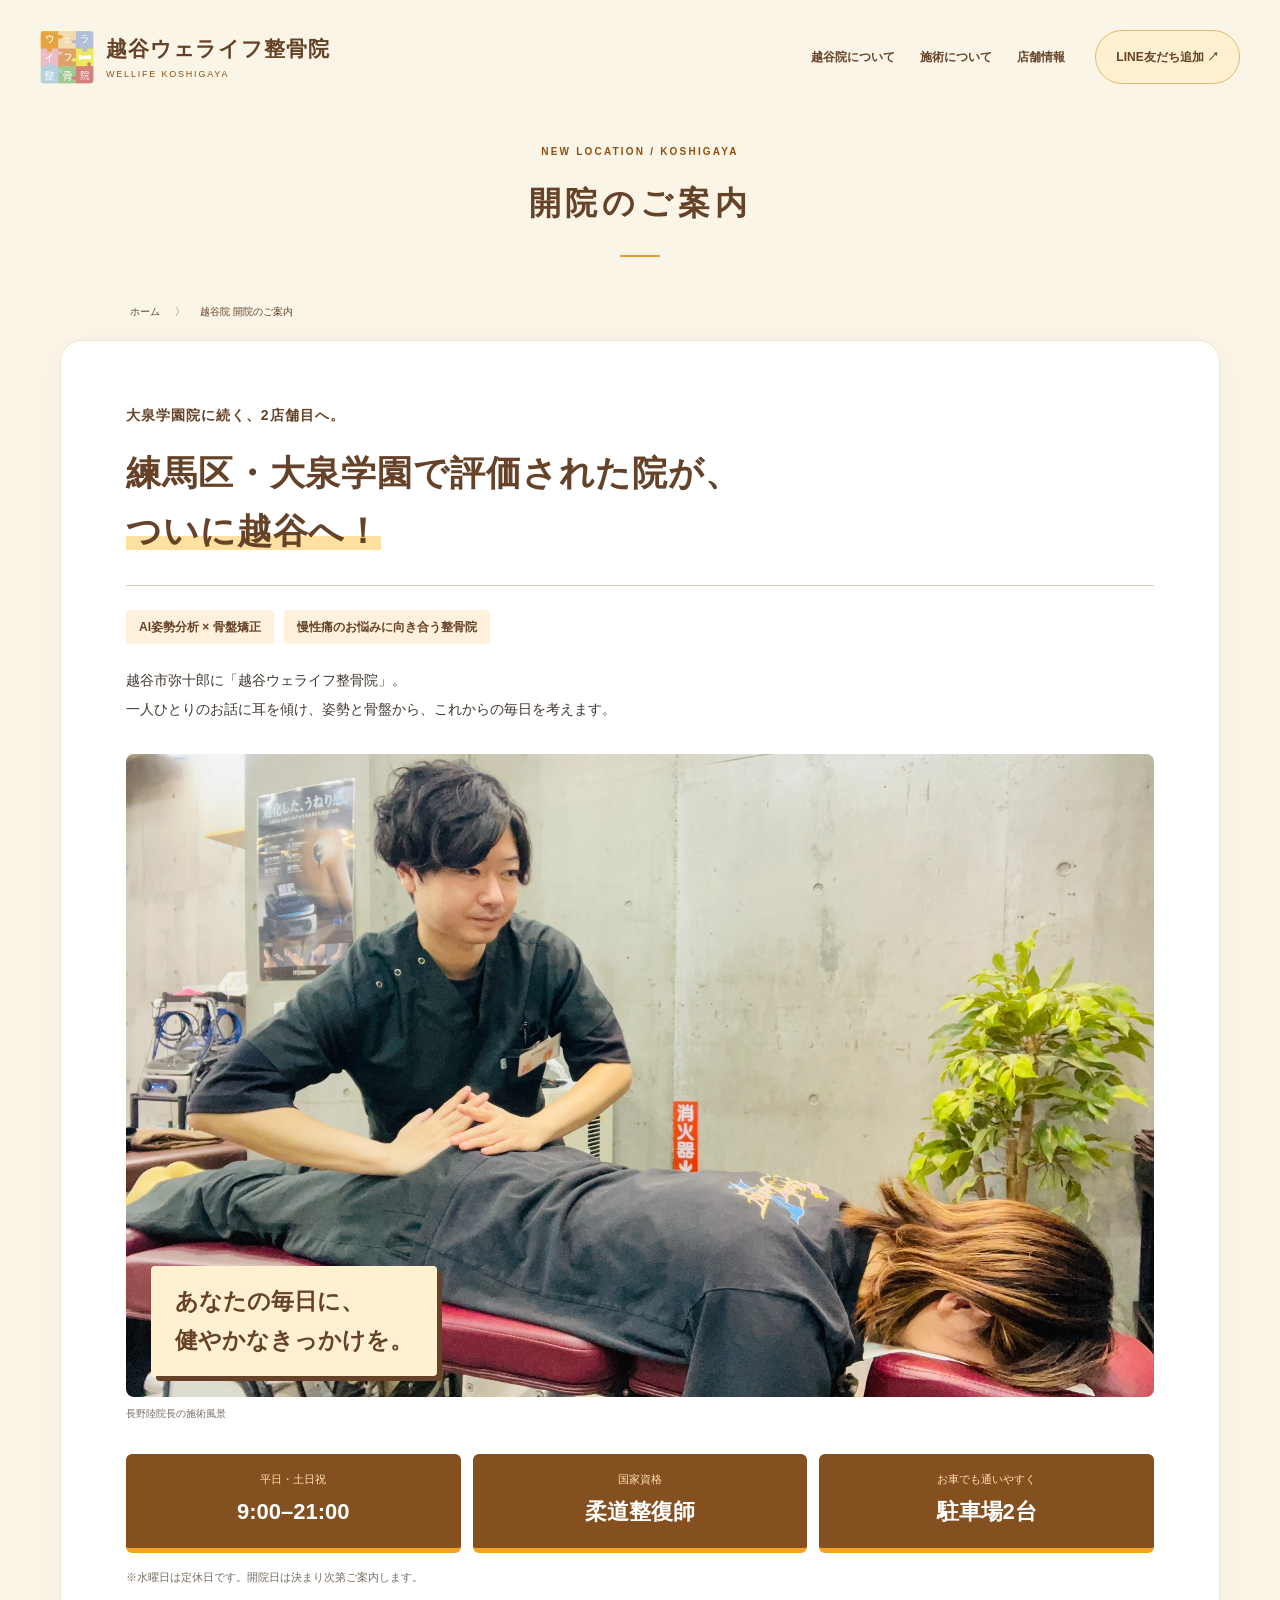
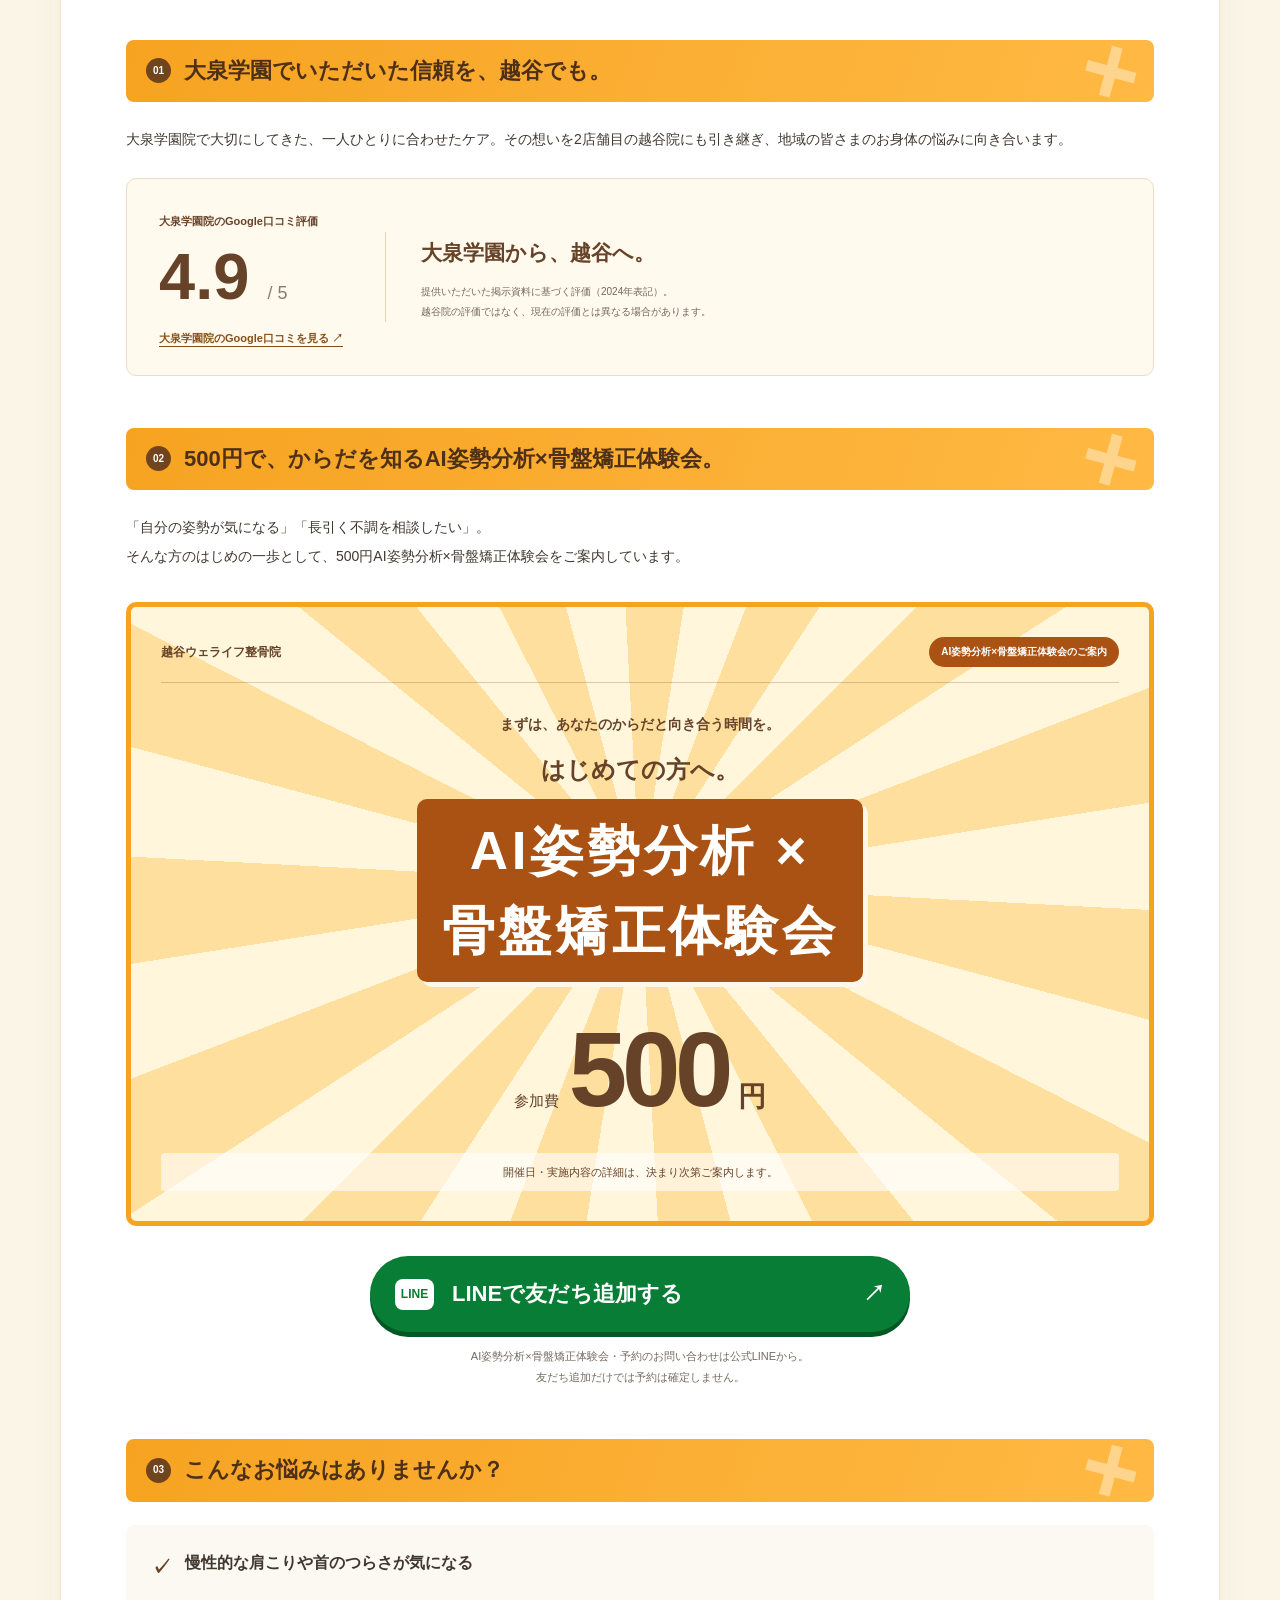
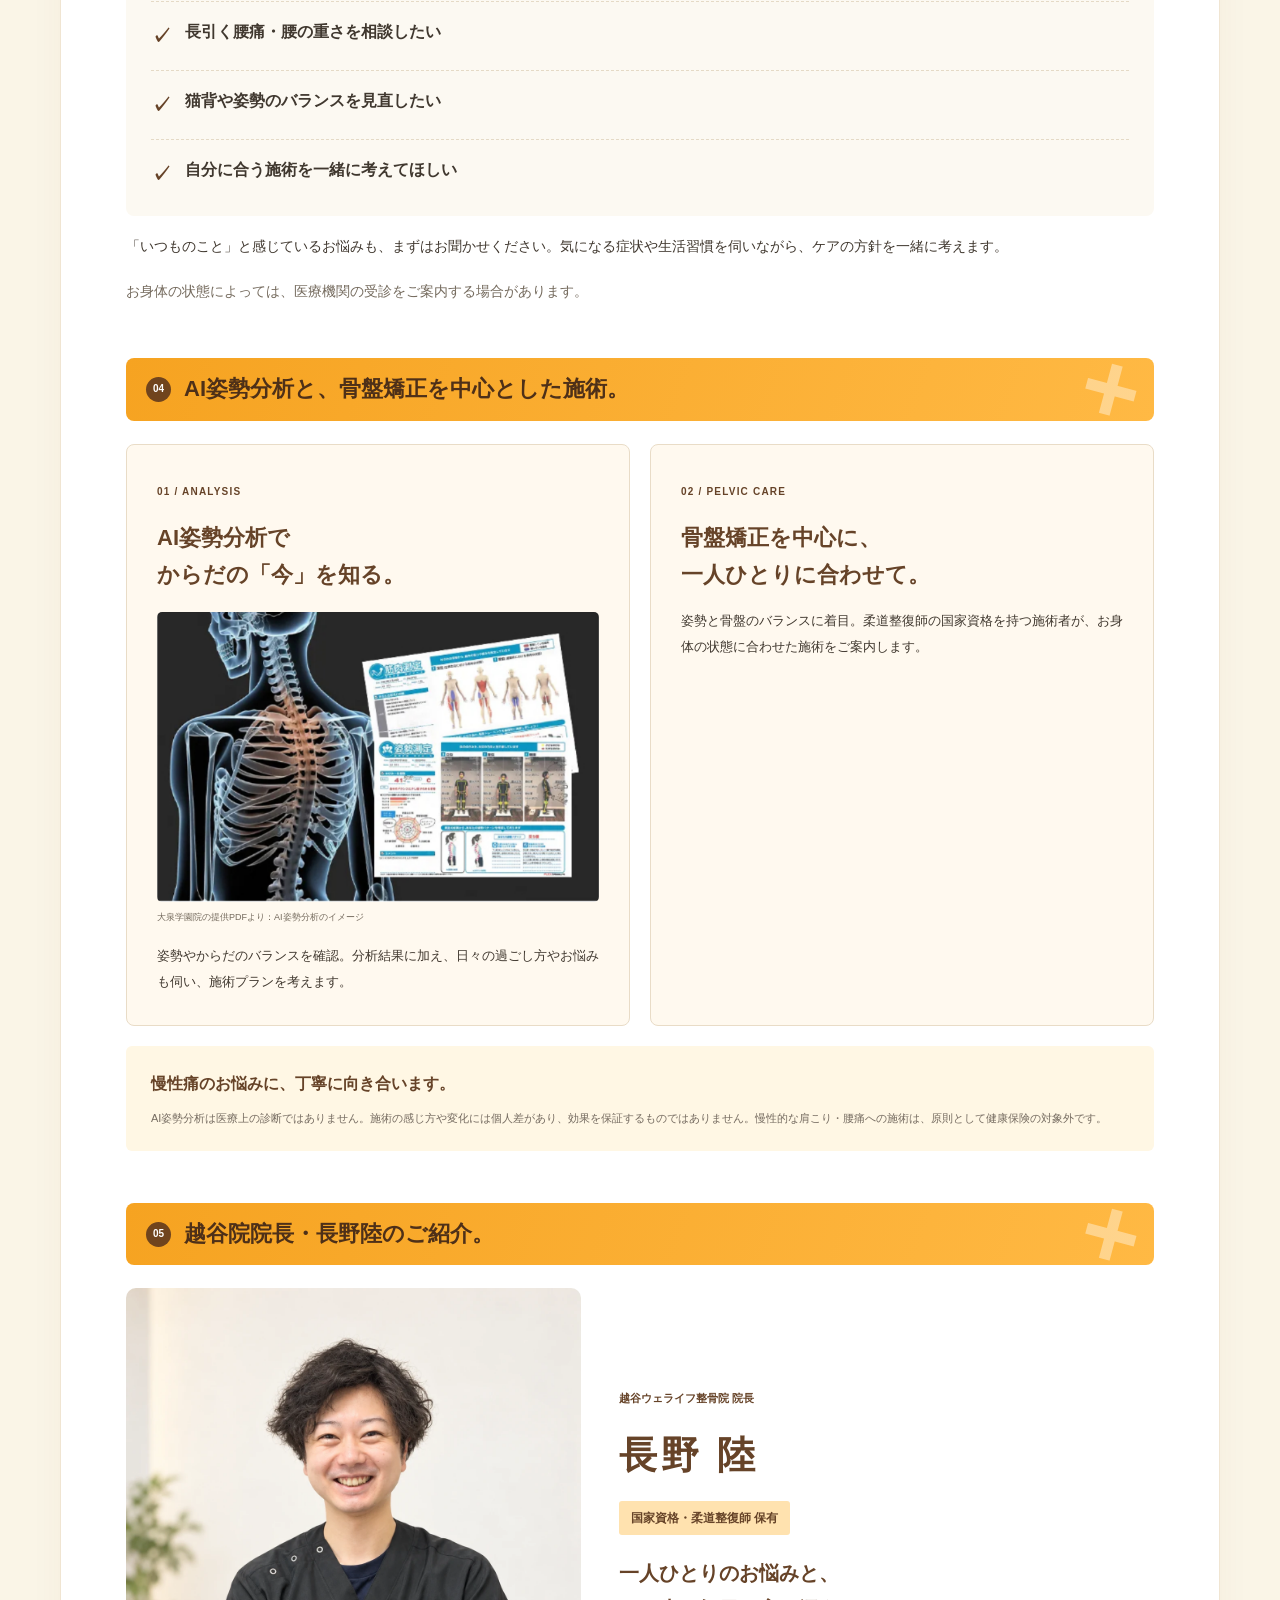
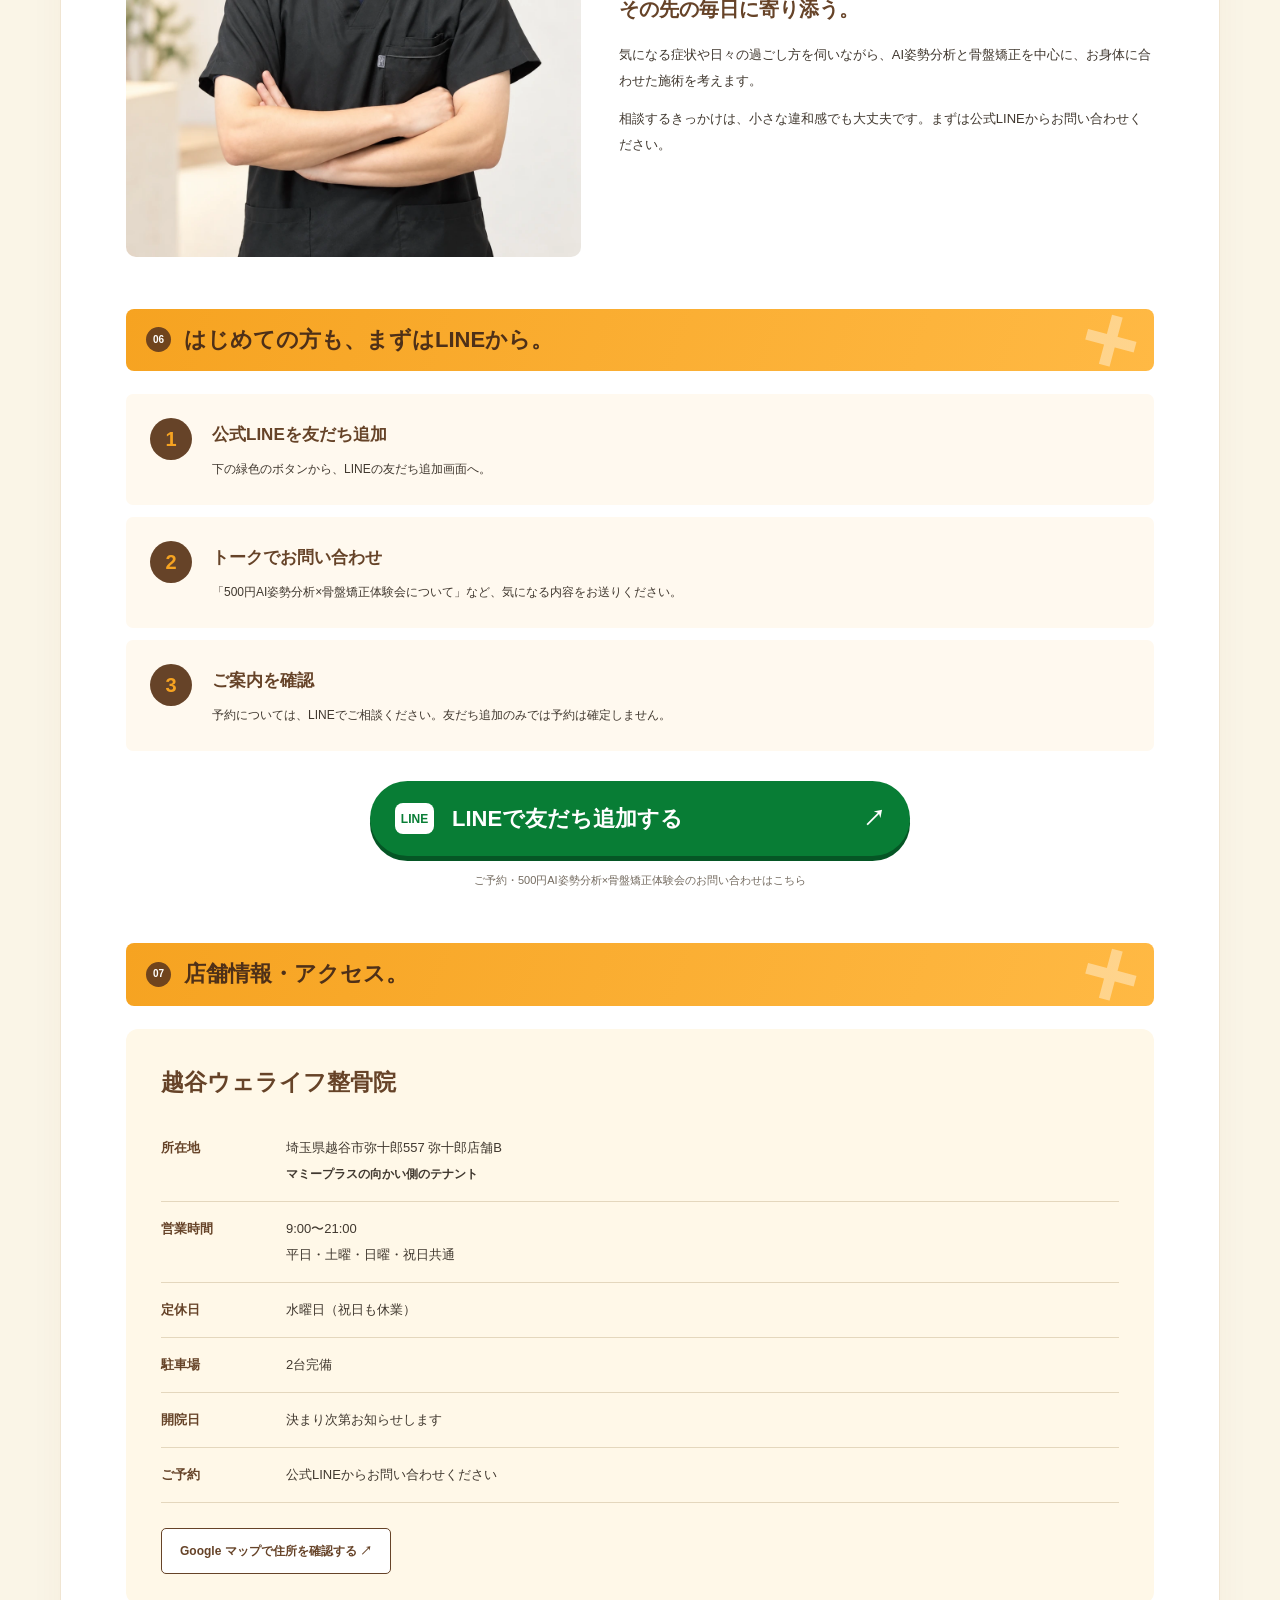
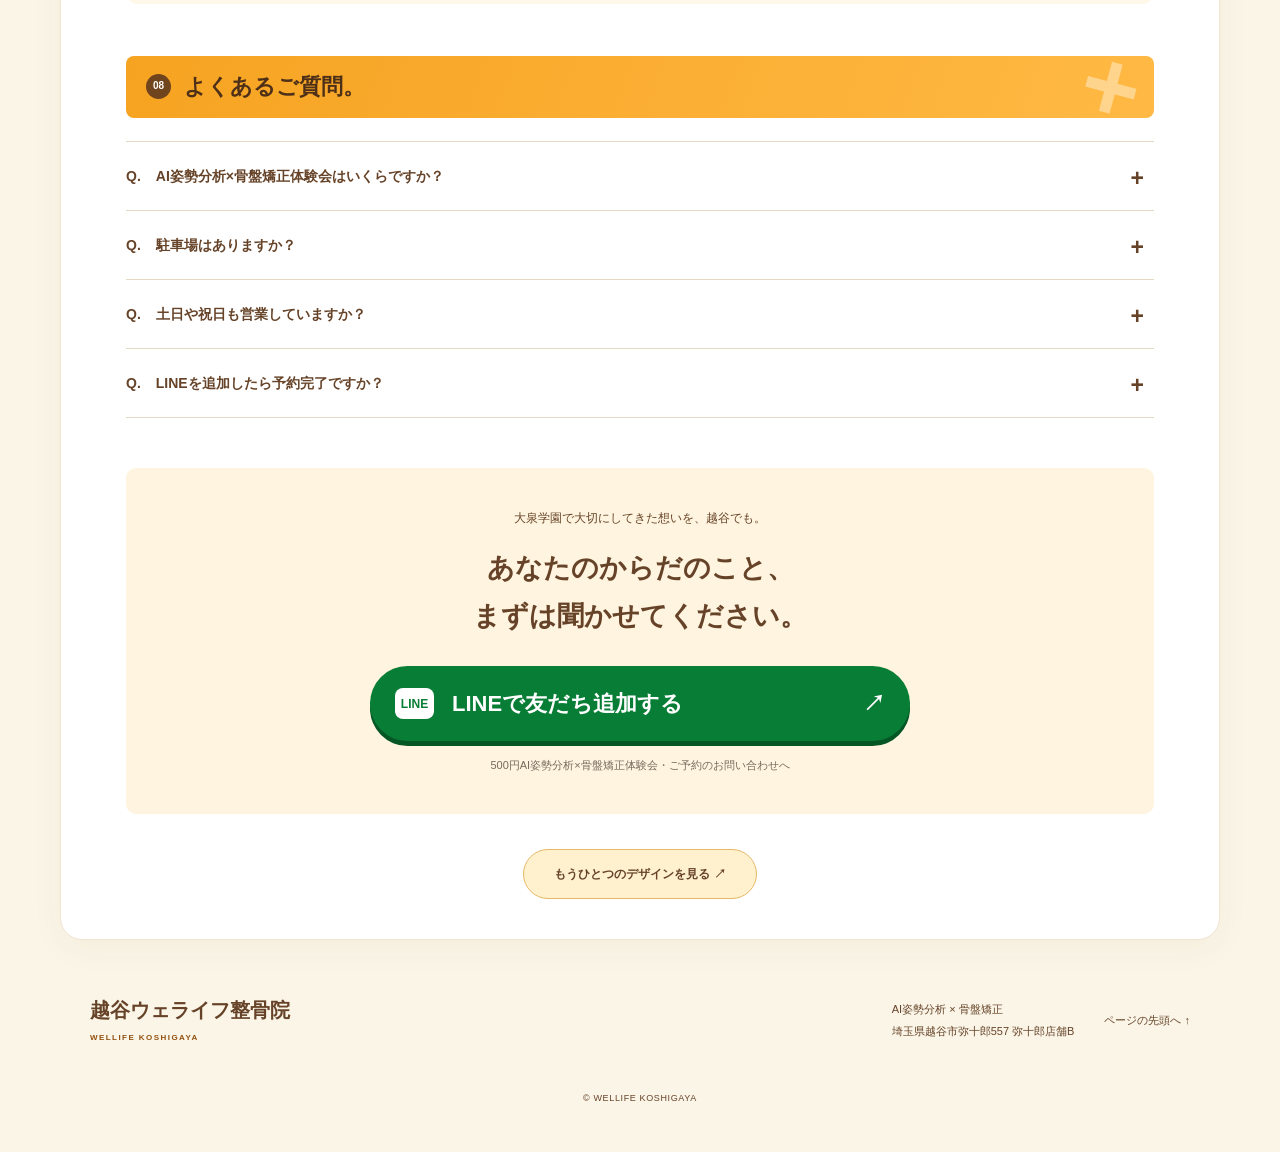
==== commit 66940ba0: "Use PDF posture analysis image and rename clinic experience event" ====
--- a/opening.html
+++ b/opening.html
@@ -1,7 +1,7 @@
 <!doctype html>
 <html lang="ja">
 <head>
-<meta charset="utf-8"><meta name="viewport" content="width=device-width, initial-scale=1"><meta name="theme-color" content="#fff5df"><meta name="description" content="越谷ウェライフ整骨院の開院案内。AI姿勢分析と骨盤矯正で慢性痛のお悩みに向き合います。500円体験会のお問い合わせは公式LINEへ。"><title>越谷ウェライフ整骨院｜開院のご案内・500円体験会</title><link rel="stylesheet" href="opening.css">
+<meta charset="utf-8"><meta name="viewport" content="width=device-width, initial-scale=1"><meta name="theme-color" content="#fff5df"><meta name="description" content="越谷ウェライフ整骨院の開院案内。AI姿勢分析と骨盤矯正で慢性痛のお悩みに向き合います。500円AI姿勢分析×骨盤矯正体験会のお問い合わせは公式LINEへ。"><title>越谷ウェライフ整骨院｜開院のご案内・500円AI姿勢分析×骨盤矯正体験会</title><link rel="stylesheet" href="opening.css">
 </head>
 <body id="top">
 <a class="skip" href="#content">本文へ</a>
@@ -12,17 +12,17 @@
 <article class="paper">
 <section class="intro" id="about"><p class="article-tag">大泉学園院に続く、2店舗目へ。</p><h2 class="article-title">練馬区・大泉学園で評価された院が、<br><em>ついに越谷へ！</em></h2><div class="intro-meta"><span>AI姿勢分析 × 骨盤矯正</span><span>慢性痛のお悩みに向き合う整骨院</span></div><p class="lead">越谷市弥十郎に「越谷ウェライフ整骨院」。<br>一人ひとりのお話に耳を傾け、姿勢と骨盤から、これからの毎日を考えます。</p><figure class="main-photo"><img src="assets/nagano-treatment.jpg" alt="長野陸院長が施術を行う様子" width="2048" height="1536" fetchpriority="high"><figcaption>長野陸院長の施術風景</figcaption><div class="photo-label" aria-hidden="true">あなたの毎日に、<br>健やかなきっかけを。</div></figure><div class="facts"><div><small>平日・土日祝</small><strong>9:00–21:00</strong></div><div><small>国家資格</small><strong>柔道整復師</strong></div><div><small>お車でも通いやすく</small><strong>駐車場2台</strong></div></div><p class="caption">※水曜日は定休日です。開院日は決まり次第ご案内します。</p></section>
 <section class="block"><h2 class="band"><span>01</span>大泉学園でいただいた信頼を、越谷でも。</h2><p>大泉学園院で大切にしてきた、一人ひとりに合わせたケア。その想いを2店舗目の越谷院にも引き継ぎ、地域の皆さまのお身体の悩みに向き合います。</p><div class="review"><div><span class="mini-label">大泉学園院のGoogle口コミ評価</span><div class="rating">4.9 <span>/ 5</span></div><a class="google-review-link" href="https://www.google.com/search?sca_esv=64345335af5ad8d5&amp;rlz=1C1QUCD_jaJP937JP939&amp;sxsrf=APpeQnuQSlY_cY5R02-mNGz1_TeRtVvrjw:1792735571267&amp;q=%E3%82%A6%E3%82%A7%E3%83%A9%E3%82%A4%E3%83%95%E6%95%B4%E9%AA%A8%E9%99%A2&amp;si=APenkKm7iecQ4G6P-TsbSMFKIQtv3EFIqRAFw-i8uEbk55Z-_2hVX126mCR9XAed55w9wywsMBaq8wJb4nHYjsFi6G99P88vyKD1ftwOUA_P_F-jfBWw58aOosh_YNMP5Se_13fOU_83D562krC8XvhaTND3Y_k3_A%3D%3D&amp;sa=X&amp;ved=2ahUKEwix3Zq3vM-XAxWlna8BHT8hCHgQrrQLegQIGRAA&amp;biw=1366&amp;bih=599&amp;dpr=1" target="_blank" rel="noopener noreferrer">大泉学園院のGoogle口コミを見る ↗<span class="sr-only">（新しいタブで開きます）</span></a></div><div><strong>大泉学園から、越谷へ。</strong><p>提供いただいた掲示資料に基づく評価（2024年表記）。<br>越谷院の評価ではなく、現在の評価とは異なる場合があります。</p></div></div></section>
-<section class="block"><h2 class="band"><span>02</span>500円で、からだを知る体験会。</h2><p>「自分の姿勢が気になる」「長引く不調を相談したい」。<br>そんな方のはじめの一歩として、500円体験会をご案内しています。</p><div class="campaign"><div class="campaign-top">越谷ウェライフ整骨院 <span>体験会のご案内</span></div><p class="campaign-kicker">まずは、あなたのからだと向き合う時間を。</p><h3>はじめての方へ。<br><span>500円体験会</span></h3><div class="campaign-price"><span>参加費</span><strong>500</strong><span>円</span></div><p class="campaign-note">開催日・実施内容の詳細は、決まり次第ご案内します。</p></div><div class="cta"><a class="line-button" href="https://lin.ee/nijnhKa" target="_blank" rel="noopener noreferrer"><span class="line-mark" aria-hidden="true">LINE</span>LINEで友だち追加する <span aria-hidden="true">↗</span></a><p>体験会・予約のお問い合わせは公式LINEから。<br>友だち追加だけでは予約は確定しません。</p></div></section>
+<section class="block"><h2 class="band"><span>02</span>500円で、からだを知るAI姿勢分析×骨盤矯正体験会。</h2><p>「自分の姿勢が気になる」「長引く不調を相談したい」。<br>そんな方のはじめの一歩として、500円AI姿勢分析×骨盤矯正体験会をご案内しています。</p><div class="campaign"><div class="campaign-top">越谷ウェライフ整骨院 <span>AI姿勢分析×骨盤矯正体験会のご案内</span></div><p class="campaign-kicker">まずは、あなたのからだと向き合う時間を。</p><h3>はじめての方へ。<br><span class="campaign-event">AI姿勢分析 ×<br>骨盤矯正体験会</span></h3><div class="campaign-price"><span>参加費</span><strong>500</strong><span>円</span></div><p class="campaign-note">開催日・実施内容の詳細は、決まり次第ご案内します。</p></div><div class="cta"><a class="line-button" href="https://lin.ee/nijnhKa" target="_blank" rel="noopener noreferrer"><span class="line-mark" aria-hidden="true">LINE</span>LINEで友だち追加する <span aria-hidden="true">↗</span></a><p>AI姿勢分析×骨盤矯正体験会・予約のお問い合わせは公式LINEから。<br>友だち追加だけでは予約は確定しません。</p></div></section>
 <section class="block"><h2 class="band"><span>03</span>こんなお悩みはありませんか？</h2><ul class="worries"><li><span>✓</span>慢性的な肩こりや首のつらさが気になる</li><li><span>✓</span>長引く腰痛・腰の重さを相談したい</li><li><span>✓</span>猫背や姿勢のバランスを見直したい</li><li><span>✓</span>自分に合う施術を一緒に考えてほしい</li></ul><p>「いつものこと」と感じているお悩みも、まずはお聞かせください。気になる症状や生活習慣を伺いながら、ケアの方針を一緒に考えます。</p><p class="caption">お身体の状態によっては、医療機関の受診をご案内する場合があります。</p></section>
 <section class="block" id="care"><h2 class="band"><span>04</span>AI姿勢分析と、骨盤矯正を中心とした施術。</h2><div class="care-grid"><div class="care-card"><span class="care-num">01 / ANALYSIS</span><h3>AI姿勢分析で<br>からだの「今」を知る。</h3><figure class="analysis-photo"><img src="assets/ai-posture-analysis.png" alt="骨格と姿勢分析レポートを組み合わせた、PDF掲載のAI姿勢分析イメージ" width="630" height="414" loading="lazy"><figcaption>大泉学園院の提供PDFより：AI姿勢分析のイメージ</figcaption></figure><p>姿勢やからだのバランスを確認。分析結果に加え、日々の過ごし方やお悩みも伺い、施術プランを考えます。</p></div><div class="care-card"><span class="care-num">02 / PELVIC CARE</span><h3>骨盤矯正を中心に、<br>一人ひとりに合わせて。</h3><p>姿勢と骨盤のバランスに着目。柔道整復師の国家資格を持つ施術者が、お身体の状態に合わせた施術をご案内します。</p></div></div><div class="care-note"><strong>慢性痛のお悩みに、丁寧に向き合います。</strong><p>AI姿勢分析は医療上の診断ではありません。施術の感じ方や変化には個人差があり、効果を保証するものではありません。慢性的な肩こり・腰痛への施術は、原則として健康保険の対象外です。</p></div></section>
 <section class="block"><h2 class="band"><span>05</span>越谷院院長・長野陸のご紹介。</h2><div class="director"><figure><img src="assets/nagano-portrait.webp" alt="越谷院院長の長野陸" width="1122" height="1402" loading="lazy"></figure><div><p class="mini-label">越谷ウェライフ整骨院 院長</p><h3>長野 陸</h3><span class="qualification">国家資格・柔道整復師 保有</span><h4>一人ひとりのお悩みと、<br>その先の毎日に寄り添う。</h4><p>気になる症状や日々の過ごし方を伺いながら、AI姿勢分析と骨盤矯正を中心に、お身体に合わせた施術を考えます。</p><p>相談するきっかけは、小さな違和感でも大丈夫です。まずは公式LINEからお問い合わせください。</p></div></div></section>
-<section class="block"><h2 class="band"><span>06</span>はじめての方も、まずはLINEから。</h2><ol class="steps"><li><span>1</span><div><h3>公式LINEを友だち追加</h3><p>下の緑色のボタンから、LINEの友だち追加画面へ。</p></div></li><li><span>2</span><div><h3>トークでお問い合わせ</h3><p>「500円体験会について」など、気になる内容をお送りください。</p></div></li><li><span>3</span><div><h3>ご案内を確認</h3><p>予約については、LINEでご相談ください。友だち追加のみでは予約は確定しません。</p></div></li></ol><div class="cta"><a class="line-button" href="https://lin.ee/nijnhKa" target="_blank" rel="noopener noreferrer"><span class="line-mark" aria-hidden="true">LINE</span>LINEで友だち追加する <span aria-hidden="true">↗</span></a><p>ご予約・500円体験会のお問い合わせはこちら</p></div></section>
+<section class="block"><h2 class="band"><span>06</span>はじめての方も、まずはLINEから。</h2><ol class="steps"><li><span>1</span><div><h3>公式LINEを友だち追加</h3><p>下の緑色のボタンから、LINEの友だち追加画面へ。</p></div></li><li><span>2</span><div><h3>トークでお問い合わせ</h3><p>「500円AI姿勢分析×骨盤矯正体験会について」など、気になる内容をお送りください。</p></div></li><li><span>3</span><div><h3>ご案内を確認</h3><p>予約については、LINEでご相談ください。友だち追加のみでは予約は確定しません。</p></div></li></ol><div class="cta"><a class="line-button" href="https://lin.ee/nijnhKa" target="_blank" rel="noopener noreferrer"><span class="line-mark" aria-hidden="true">LINE</span>LINEで友だち追加する <span aria-hidden="true">↗</span></a><p>ご予約・500円AI姿勢分析×骨盤矯正体験会のお問い合わせはこちら</p></div></section>
 <section class="block" id="access"><h2 class="band"><span>07</span>店舗情報・アクセス。</h2><div class="access-box"><h3>越谷ウェライフ整骨院</h3><dl><div><dt>所在地</dt><dd>埼玉県越谷市弥十郎557 弥十郎店舗B<br><strong>マミープラスの向かい側のテナント</strong></dd></div><div><dt>営業時間</dt><dd>9:00〜21:00<br>平日・土曜・日曜・祝日共通</dd></div><div><dt>定休日</dt><dd>水曜日（祝日も休業）</dd></div><div><dt>駐車場</dt><dd>2台完備</dd></div><div><dt>開院日</dt><dd>決まり次第お知らせします</dd></div><div><dt>ご予約</dt><dd>公式LINEからお問い合わせください</dd></div></dl><a class="map-button" href="https://www.google.com/maps/search/?api=1&query=%E8%B6%8A%E8%B0%B7%E5%B8%82%E5%BC%A5%E5%8D%81%E9%83%8E557%20%E5%BC%A5%E5%8D%81%E9%83%8E%E5%BA%97%E8%88%97B" target="_blank" rel="noopener noreferrer">Google マップで住所を確認する ↗</a></div></section>
-<section class="block"><h2 class="band"><span>08</span>よくあるご質問。</h2><div class="faq"><details><summary>体験会はいくらですか？</summary><p>参加費は500円です。開催日・実施内容・参加条件などの詳細は、決まり次第ご案内します。</p></details><details><summary>駐車場はありますか？</summary><p>2台分の駐車場をご用意しています。</p></details><details><summary>土日や祝日も営業していますか？</summary><p>土日祝日も9:00〜21:00で営業します。水曜日は祝日でも定休日です。</p></details><details><summary>LINEを追加したら予約完了ですか？</summary><p>友だち追加だけでは予約は確定しません。トークで体験会や予約についてお問い合わせください。</p></details></div></section>
-<section class="last-cta"><p>大泉学園で大切にしてきた想いを、越谷でも。</p><h2>あなたのからだのこと、<br>まずは聞かせてください。</h2><a class="line-button" href="https://lin.ee/nijnhKa" target="_blank" rel="noopener noreferrer"><span class="line-mark" aria-hidden="true">LINE</span>LINEで友だち追加する <span aria-hidden="true">↗</span></a><p class="caption">500円体験会・ご予約のお問い合わせへ</p></section>
+<section class="block"><h2 class="band"><span>08</span>よくあるご質問。</h2><div class="faq"><details><summary>AI姿勢分析×骨盤矯正体験会はいくらですか？</summary><p>参加費は500円です。開催日・実施内容・参加条件などの詳細は、決まり次第ご案内します。</p></details><details><summary>駐車場はありますか？</summary><p>2台分の駐車場をご用意しています。</p></details><details><summary>土日や祝日も営業していますか？</summary><p>土日祝日も9:00〜21:00で営業します。水曜日は祝日でも定休日です。</p></details><details><summary>LINEを追加したら予約完了ですか？</summary><p>友だち追加だけでは予約は確定しません。トークでAI姿勢分析×骨盤矯正体験会や予約についてお問い合わせください。</p></details></div></section>
+<section class="last-cta"><p>大泉学園で大切にしてきた想いを、越谷でも。</p><h2>あなたのからだのこと、<br>まずは聞かせてください。</h2><a class="line-button" href="https://lin.ee/nijnhKa" target="_blank" rel="noopener noreferrer"><span class="line-mark" aria-hidden="true">LINE</span>LINEで友だち追加する <span aria-hidden="true">↗</span></a><p class="caption">500円AI姿勢分析×骨盤矯正体験会・ご予約のお問い合わせへ</p></section>
 <a class="back-home" href="index.html">もうひとつのデザインを見る ↗</a>
 </article>
 </main>
 <footer><div class="footer-brand">越谷ウェライフ整骨院<small>WELLIFE KOSHIGAYA</small></div><p>AI姿勢分析 × 骨盤矯正<br>埼玉県越谷市弥十郎557 弥十郎店舗B</p><a href="#top">ページの先頭へ ↑</a><small>© WELLIFE KOSHIGAYA</small></footer>
-<div class="sticky"><span>体験会 <strong>500<small>円</small></strong></span><a href="https://lin.ee/nijnhKa" target="_blank" rel="noopener noreferrer">LINE友だち追加 ↗</a></div>
+<div class="sticky"><span class="sticky-event"><span>AI姿勢分析×骨盤矯正</span><span>体験会 <strong>500<small>円</small></strong></span></span><a href="https://lin.ee/nijnhKa" target="_blank" rel="noopener noreferrer">LINE友だち追加 ↗</a></div>
 </body></html>
--- a/opening.css
+++ b/opening.css
@@ -26,3 +26,6 @@
 .google-review-link:hover{color:#ad5b11}
 .sr-only{position:absolute;width:1px;height:1px;overflow:hidden;clip:rect(0,0,0,0);white-space:nowrap}
 .sticky{border-top-color:#f6a321}
+
+.campaign h3>span.campaign-event{font-size:clamp(27px,4.3vw,53px);line-height:1.5;padding:12px 25px}.campaign-top{flex-wrap:wrap}
+@media(max-width:700px){.sticky>span.sticky-event{display:flex;flex-direction:column;gap:2px;font-size:8px;line-height:1.5;white-space:normal}.sticky-event>span{display:block}.sticky .sticky-event strong{font-size:22px}.campaign h3>span.campaign-event{font-size:25px;padding:10px 14px}.campaign-top>span{font-size:8px;white-space:normal;text-align:left}}
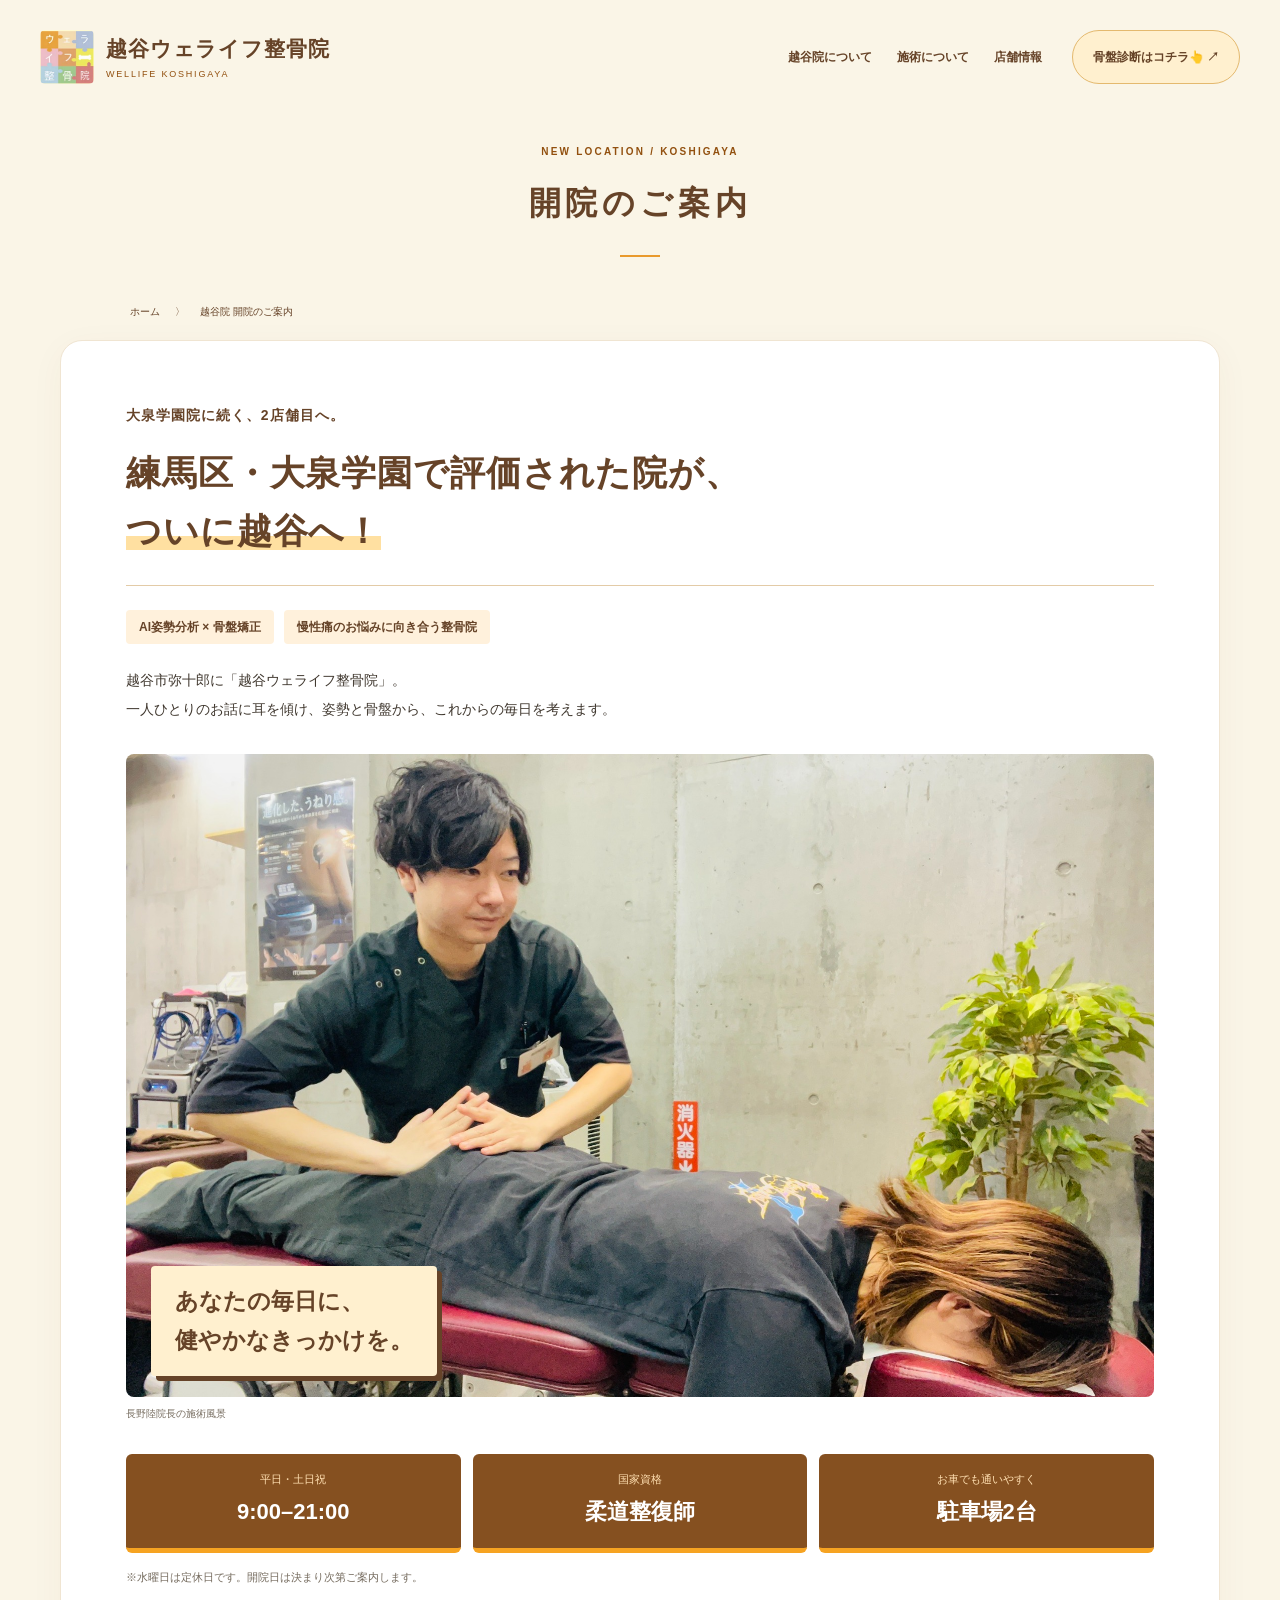
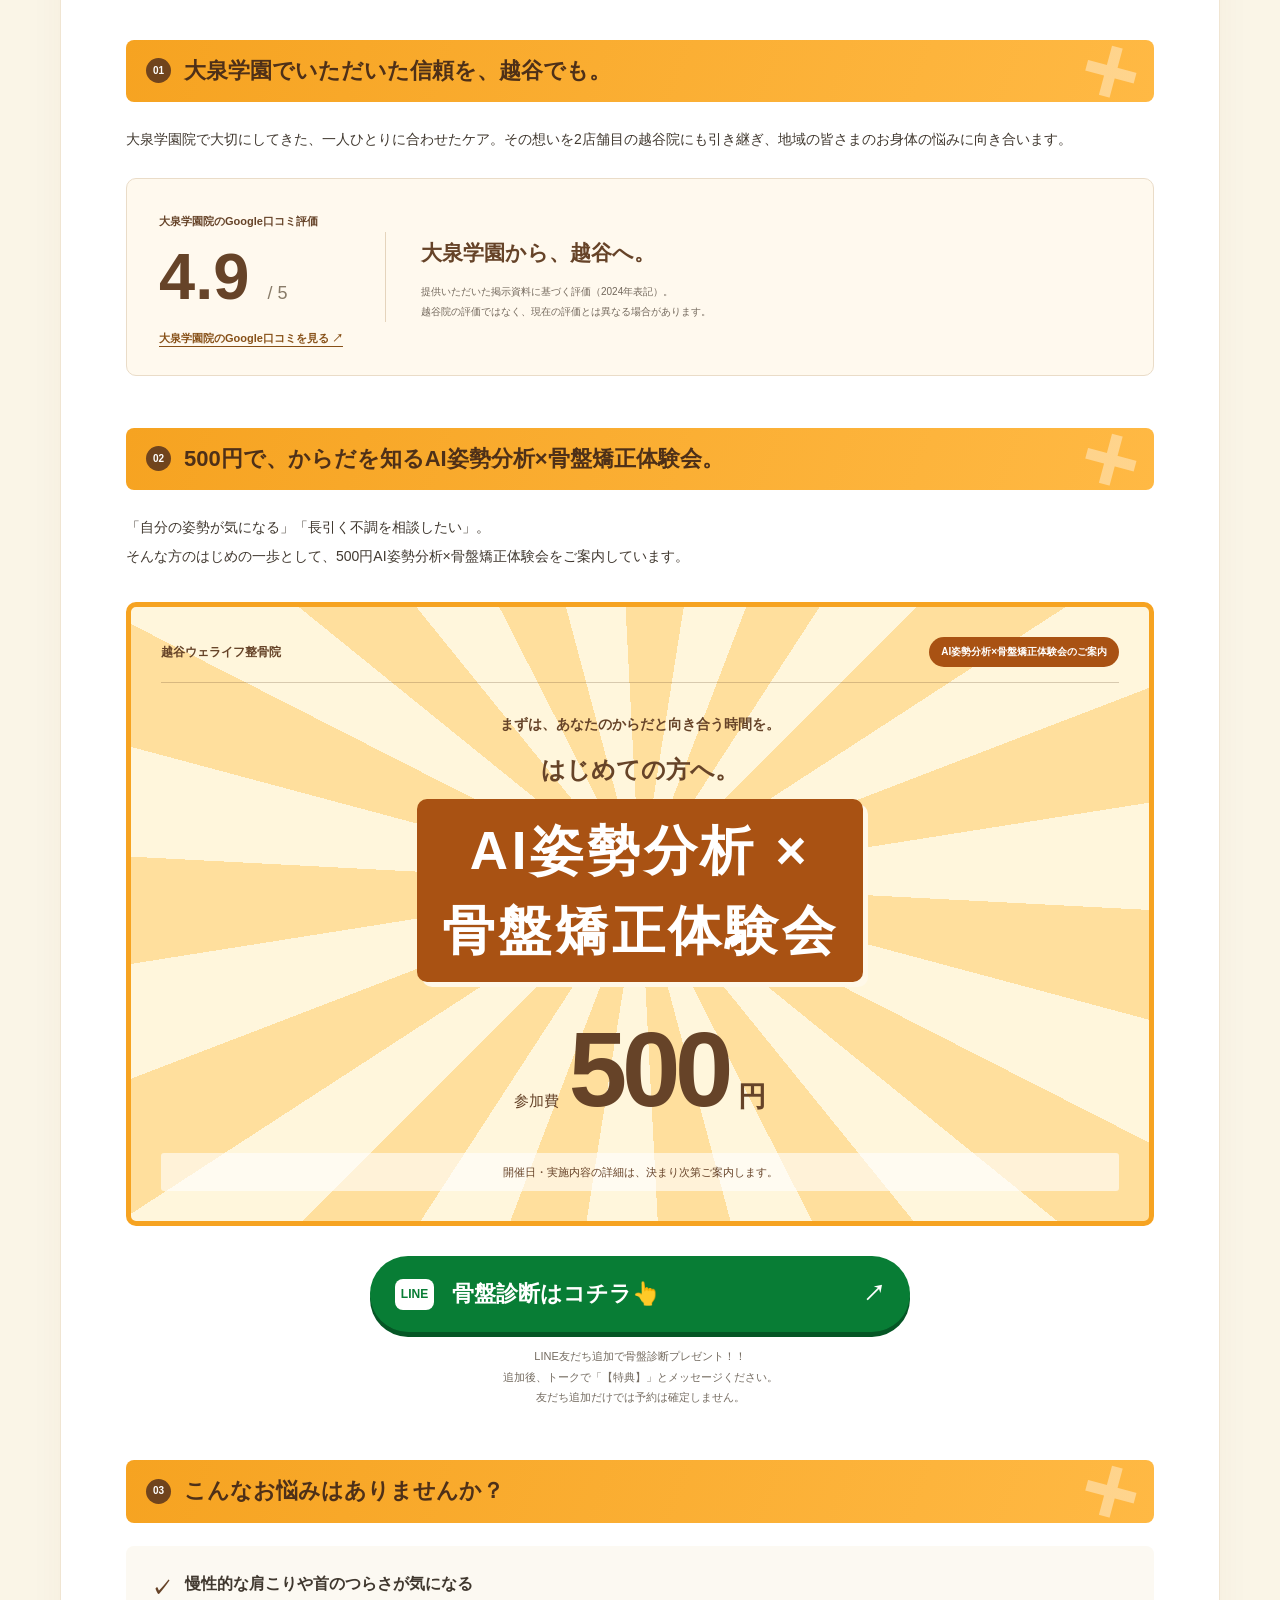
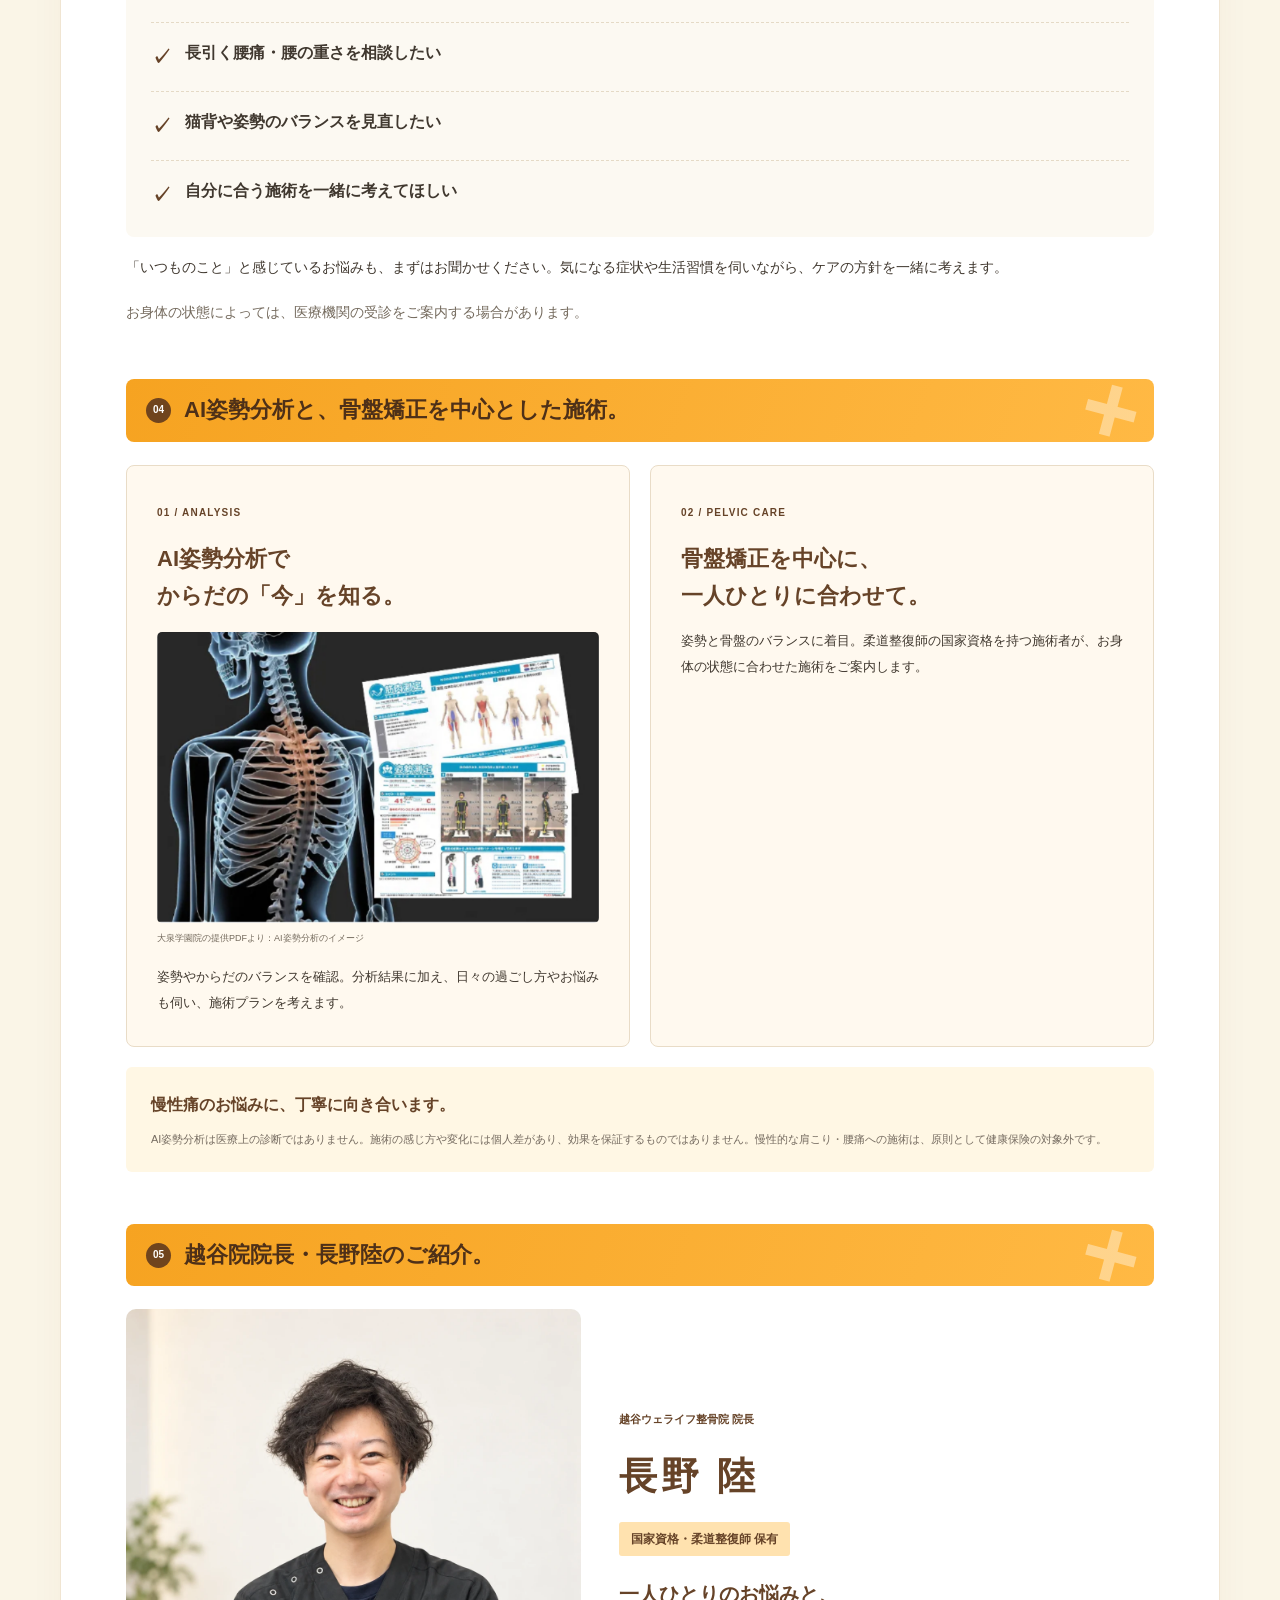
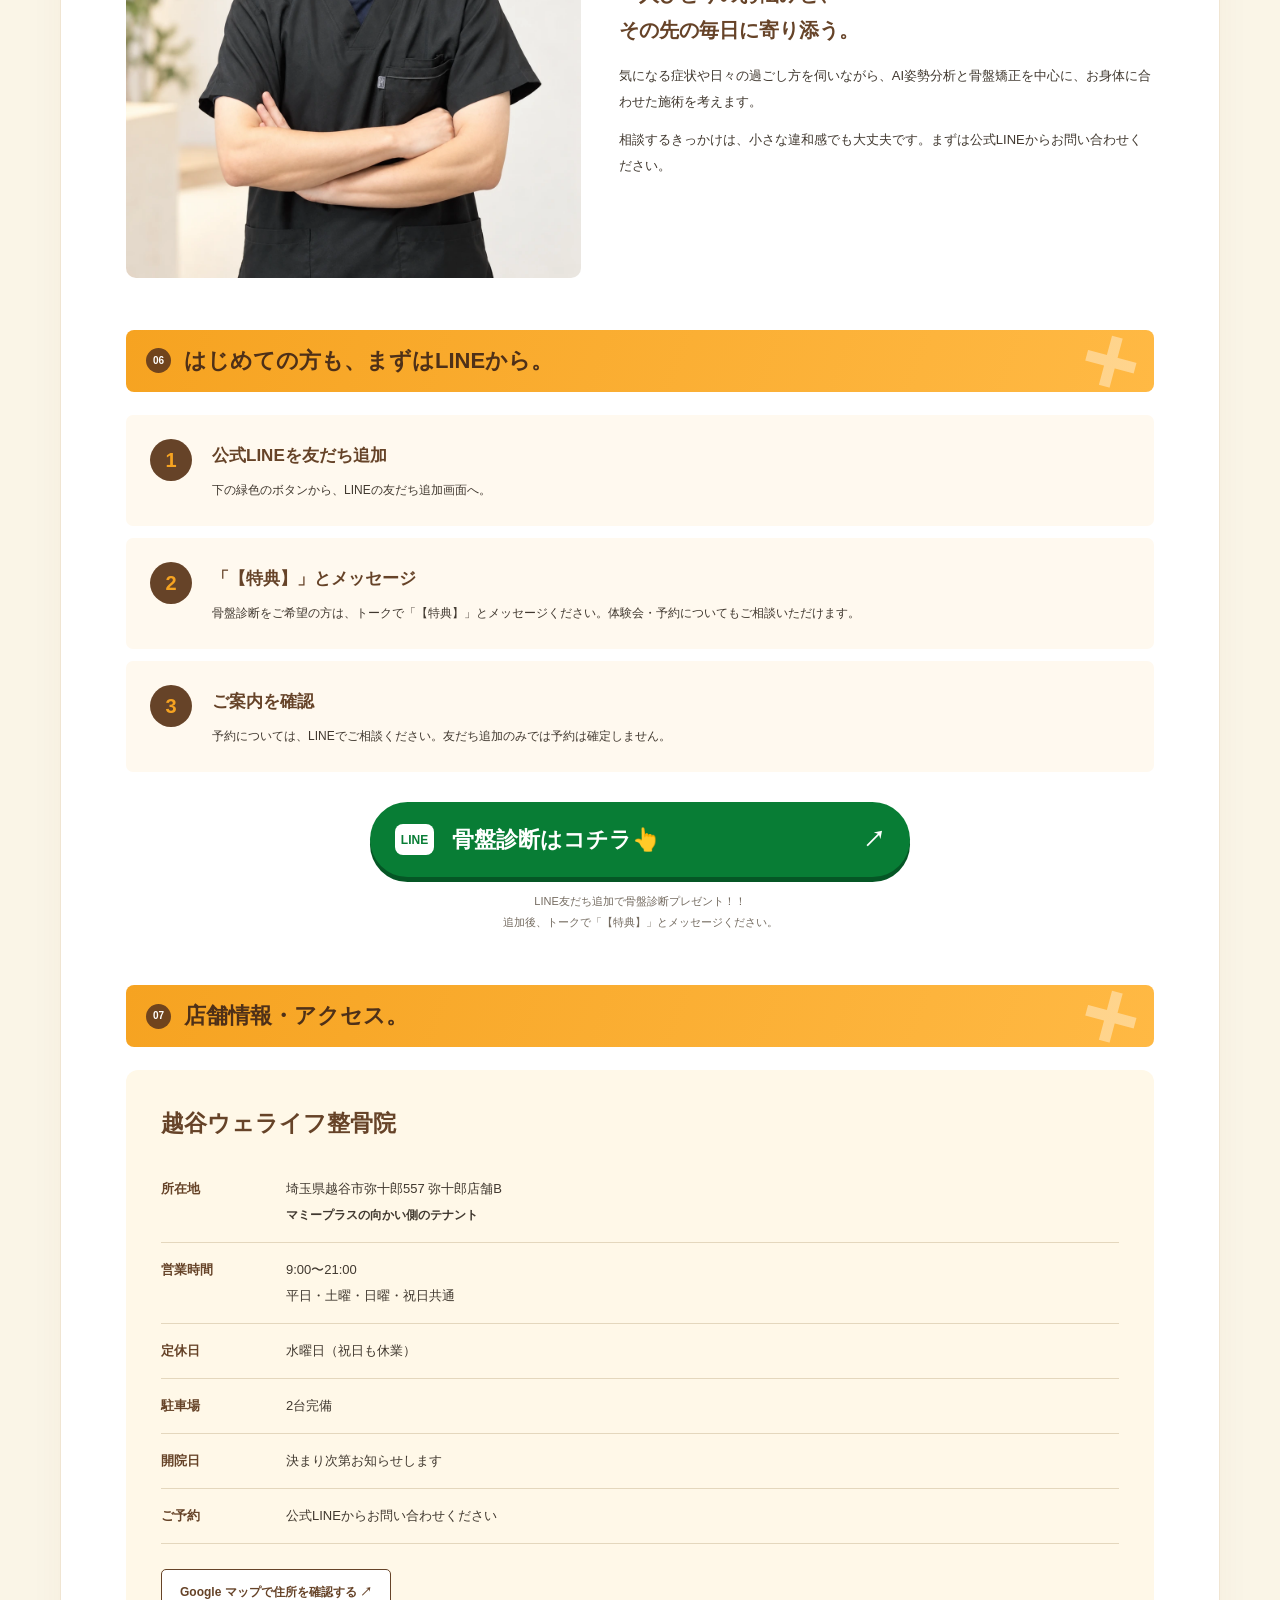
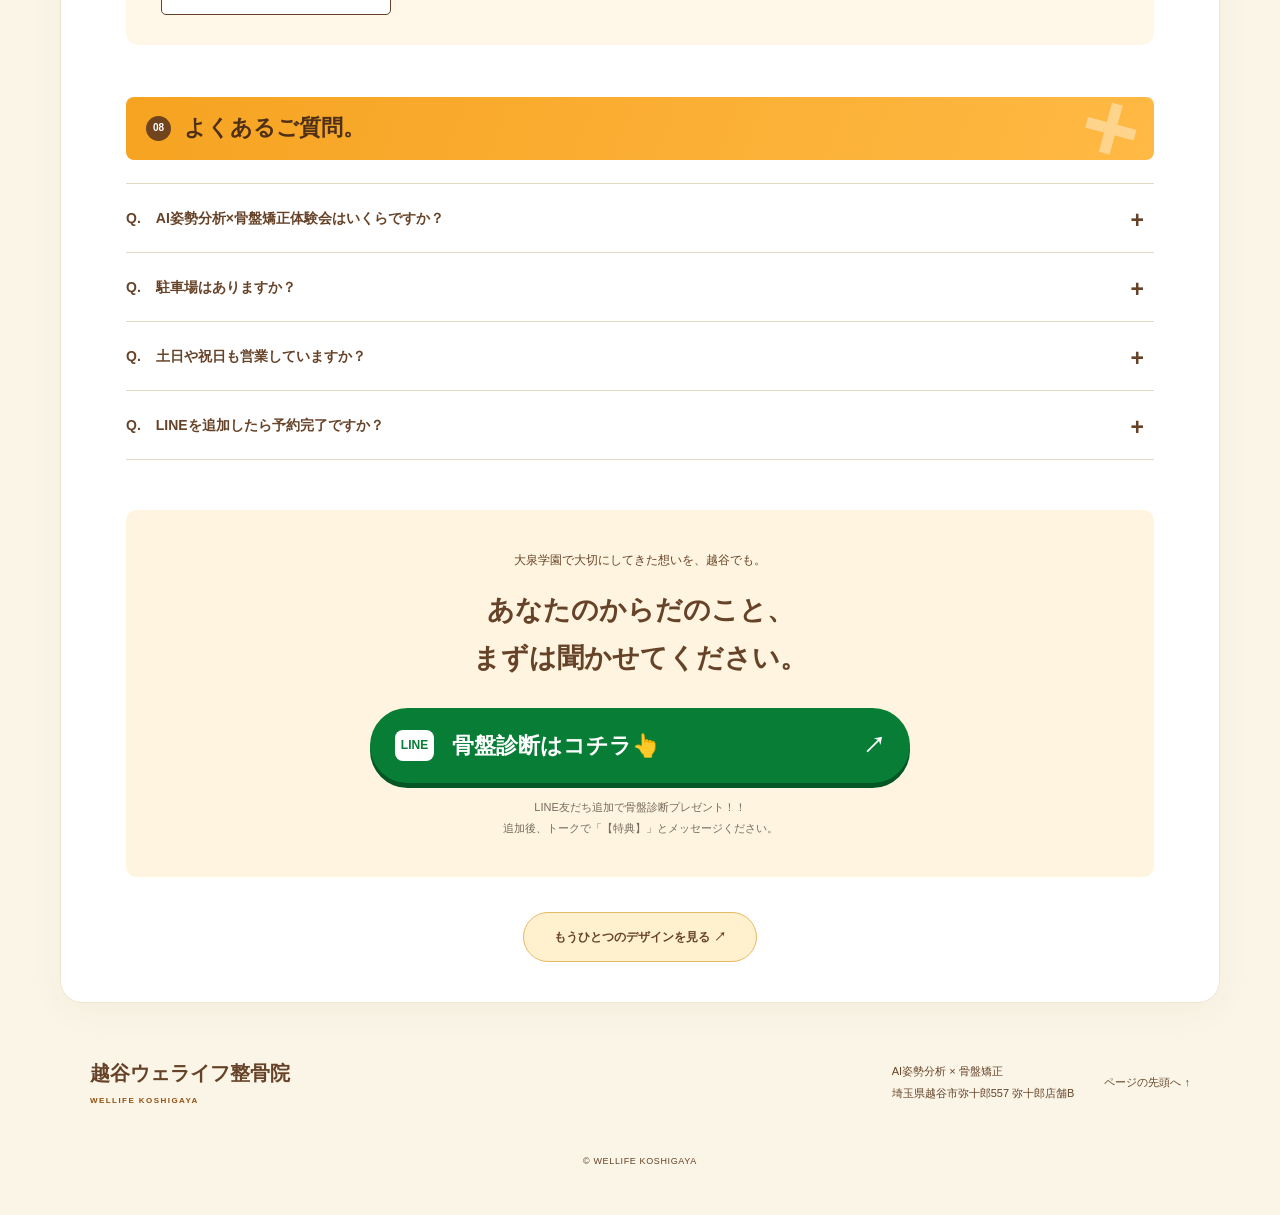
==== commit 3c326f7e: "Promote LINE pelvic assessment gift and keyword message flow" ====
--- a/opening.html
+++ b/opening.html
@@ -5,24 +5,24 @@
 </head>
 <body id="top">
 <a class="skip" href="#content">本文へ</a>
-<header class="header"><a class="brand" href="#top"><img src="assets/wellife-logo.png" alt="" width="54" height="54"><span><strong>越谷ウェライフ整骨院</strong><small>WELLIFE KOSHIGAYA</small></span></a><nav aria-label="メインナビゲーション"><a href="#about">越谷院について</a><a href="#care">施術について</a><a href="#access">店舗情報</a></nav><a class="header-line" href="https://lin.ee/nijnhKa" target="_blank" rel="noopener noreferrer">LINE友だち追加 ↗</a></header>
+<header class="header"><a class="brand" href="#top"><img src="assets/wellife-logo.png" alt="" width="54" height="54"><span><strong>越谷ウェライフ整骨院</strong><small>WELLIFE KOSHIGAYA</small></span></a><nav aria-label="メインナビゲーション"><a href="#about">越谷院について</a><a href="#care">施術について</a><a href="#access">店舗情報</a></nav><a class="header-line" href="https://lin.ee/nijnhKa" target="_blank" rel="noopener noreferrer">骨盤診断はコチラ👆 ↗</a></header>
 <main id="content">
 <div class="page-heading"><p>NEW LOCATION / KOSHIGAYA</p><h1>開院のご案内</h1><span aria-hidden="true"></span></div>
 <div class="breadcrumb"><a href="index.html">ホーム</a><span>〉</span><span>越谷院 開院のご案内</span></div>
 <article class="paper">
 <section class="intro" id="about"><p class="article-tag">大泉学園院に続く、2店舗目へ。</p><h2 class="article-title">練馬区・大泉学園で評価された院が、<br><em>ついに越谷へ！</em></h2><div class="intro-meta"><span>AI姿勢分析 × 骨盤矯正</span><span>慢性痛のお悩みに向き合う整骨院</span></div><p class="lead">越谷市弥十郎に「越谷ウェライフ整骨院」。<br>一人ひとりのお話に耳を傾け、姿勢と骨盤から、これからの毎日を考えます。</p><figure class="main-photo"><img src="assets/nagano-treatment.jpg" alt="長野陸院長が施術を行う様子" width="2048" height="1536" fetchpriority="high"><figcaption>長野陸院長の施術風景</figcaption><div class="photo-label" aria-hidden="true">あなたの毎日に、<br>健やかなきっかけを。</div></figure><div class="facts"><div><small>平日・土日祝</small><strong>9:00–21:00</strong></div><div><small>国家資格</small><strong>柔道整復師</strong></div><div><small>お車でも通いやすく</small><strong>駐車場2台</strong></div></div><p class="caption">※水曜日は定休日です。開院日は決まり次第ご案内します。</p></section>
 <section class="block"><h2 class="band"><span>01</span>大泉学園でいただいた信頼を、越谷でも。</h2><p>大泉学園院で大切にしてきた、一人ひとりに合わせたケア。その想いを2店舗目の越谷院にも引き継ぎ、地域の皆さまのお身体の悩みに向き合います。</p><div class="review"><div><span class="mini-label">大泉学園院のGoogle口コミ評価</span><div class="rating">4.9 <span>/ 5</span></div><a class="google-review-link" href="https://www.google.com/search?sca_esv=64345335af5ad8d5&amp;rlz=1C1QUCD_jaJP937JP939&amp;sxsrf=APpeQnuQSlY_cY5R02-mNGz1_TeRtVvrjw:1792735571267&amp;q=%E3%82%A6%E3%82%A7%E3%83%A9%E3%82%A4%E3%83%95%E6%95%B4%E9%AA%A8%E9%99%A2&amp;si=APenkKm7iecQ4G6P-TsbSMFKIQtv3EFIqRAFw-i8uEbk55Z-_2hVX126mCR9XAed55w9wywsMBaq8wJb4nHYjsFi6G99P88vyKD1ftwOUA_P_F-jfBWw58aOosh_YNMP5Se_13fOU_83D562krC8XvhaTND3Y_k3_A%3D%3D&amp;sa=X&amp;ved=2ahUKEwix3Zq3vM-XAxWlna8BHT8hCHgQrrQLegQIGRAA&amp;biw=1366&amp;bih=599&amp;dpr=1" target="_blank" rel="noopener noreferrer">大泉学園院のGoogle口コミを見る ↗<span class="sr-only">（新しいタブで開きます）</span></a></div><div><strong>大泉学園から、越谷へ。</strong><p>提供いただいた掲示資料に基づく評価（2024年表記）。<br>越谷院の評価ではなく、現在の評価とは異なる場合があります。</p></div></div></section>
-<section class="block"><h2 class="band"><span>02</span>500円で、からだを知るAI姿勢分析×骨盤矯正体験会。</h2><p>「自分の姿勢が気になる」「長引く不調を相談したい」。<br>そんな方のはじめの一歩として、500円AI姿勢分析×骨盤矯正体験会をご案内しています。</p><div class="campaign"><div class="campaign-top">越谷ウェライフ整骨院 <span>AI姿勢分析×骨盤矯正体験会のご案内</span></div><p class="campaign-kicker">まずは、あなたのからだと向き合う時間を。</p><h3>はじめての方へ。<br><span class="campaign-event">AI姿勢分析 ×<br>骨盤矯正体験会</span></h3><div class="campaign-price"><span>参加費</span><strong>500</strong><span>円</span></div><p class="campaign-note">開催日・実施内容の詳細は、決まり次第ご案内します。</p></div><div class="cta"><a class="line-button" href="https://lin.ee/nijnhKa" target="_blank" rel="noopener noreferrer"><span class="line-mark" aria-hidden="true">LINE</span>LINEで友だち追加する <span aria-hidden="true">↗</span></a><p>AI姿勢分析×骨盤矯正体験会・予約のお問い合わせは公式LINEから。<br>友だち追加だけでは予約は確定しません。</p></div></section>
+<section class="block"><h2 class="band"><span>02</span>500円で、からだを知るAI姿勢分析×骨盤矯正体験会。</h2><p>「自分の姿勢が気になる」「長引く不調を相談したい」。<br>そんな方のはじめの一歩として、500円AI姿勢分析×骨盤矯正体験会をご案内しています。</p><div class="campaign"><div class="campaign-top">越谷ウェライフ整骨院 <span>AI姿勢分析×骨盤矯正体験会のご案内</span></div><p class="campaign-kicker">まずは、あなたのからだと向き合う時間を。</p><h3>はじめての方へ。<br><span class="campaign-event">AI姿勢分析 ×<br>骨盤矯正体験会</span></h3><div class="campaign-price"><span>参加費</span><strong>500</strong><span>円</span></div><p class="campaign-note">開催日・実施内容の詳細は、決まり次第ご案内します。</p></div><div class="cta"><a class="line-button" href="https://lin.ee/nijnhKa" target="_blank" rel="noopener noreferrer"><span class="line-mark" aria-hidden="true">LINE</span>骨盤診断はコチラ👆 <span aria-hidden="true">↗</span></a><p>LINE友だち追加で骨盤診断プレゼント！！<br>追加後、トークで「【特典】」とメッセージください。<br>友だち追加だけでは予約は確定しません。</p></div></section>
 <section class="block"><h2 class="band"><span>03</span>こんなお悩みはありませんか？</h2><ul class="worries"><li><span>✓</span>慢性的な肩こりや首のつらさが気になる</li><li><span>✓</span>長引く腰痛・腰の重さを相談したい</li><li><span>✓</span>猫背や姿勢のバランスを見直したい</li><li><span>✓</span>自分に合う施術を一緒に考えてほしい</li></ul><p>「いつものこと」と感じているお悩みも、まずはお聞かせください。気になる症状や生活習慣を伺いながら、ケアの方針を一緒に考えます。</p><p class="caption">お身体の状態によっては、医療機関の受診をご案内する場合があります。</p></section>
 <section class="block" id="care"><h2 class="band"><span>04</span>AI姿勢分析と、骨盤矯正を中心とした施術。</h2><div class="care-grid"><div class="care-card"><span class="care-num">01 / ANALYSIS</span><h3>AI姿勢分析で<br>からだの「今」を知る。</h3><figure class="analysis-photo"><img src="assets/ai-posture-analysis.png" alt="骨格と姿勢分析レポートを組み合わせた、PDF掲載のAI姿勢分析イメージ" width="630" height="414" loading="lazy"><figcaption>大泉学園院の提供PDFより：AI姿勢分析のイメージ</figcaption></figure><p>姿勢やからだのバランスを確認。分析結果に加え、日々の過ごし方やお悩みも伺い、施術プランを考えます。</p></div><div class="care-card"><span class="care-num">02 / PELVIC CARE</span><h3>骨盤矯正を中心に、<br>一人ひとりに合わせて。</h3><p>姿勢と骨盤のバランスに着目。柔道整復師の国家資格を持つ施術者が、お身体の状態に合わせた施術をご案内します。</p></div></div><div class="care-note"><strong>慢性痛のお悩みに、丁寧に向き合います。</strong><p>AI姿勢分析は医療上の診断ではありません。施術の感じ方や変化には個人差があり、効果を保証するものではありません。慢性的な肩こり・腰痛への施術は、原則として健康保険の対象外です。</p></div></section>
 <section class="block"><h2 class="band"><span>05</span>越谷院院長・長野陸のご紹介。</h2><div class="director"><figure><img src="assets/nagano-portrait.webp" alt="越谷院院長の長野陸" width="1122" height="1402" loading="lazy"></figure><div><p class="mini-label">越谷ウェライフ整骨院 院長</p><h3>長野 陸</h3><span class="qualification">国家資格・柔道整復師 保有</span><h4>一人ひとりのお悩みと、<br>その先の毎日に寄り添う。</h4><p>気になる症状や日々の過ごし方を伺いながら、AI姿勢分析と骨盤矯正を中心に、お身体に合わせた施術を考えます。</p><p>相談するきっかけは、小さな違和感でも大丈夫です。まずは公式LINEからお問い合わせください。</p></div></div></section>
-<section class="block"><h2 class="band"><span>06</span>はじめての方も、まずはLINEから。</h2><ol class="steps"><li><span>1</span><div><h3>公式LINEを友だち追加</h3><p>下の緑色のボタンから、LINEの友だち追加画面へ。</p></div></li><li><span>2</span><div><h3>トークでお問い合わせ</h3><p>「500円AI姿勢分析×骨盤矯正体験会について」など、気になる内容をお送りください。</p></div></li><li><span>3</span><div><h3>ご案内を確認</h3><p>予約については、LINEでご相談ください。友だち追加のみでは予約は確定しません。</p></div></li></ol><div class="cta"><a class="line-button" href="https://lin.ee/nijnhKa" target="_blank" rel="noopener noreferrer"><span class="line-mark" aria-hidden="true">LINE</span>LINEで友だち追加する <span aria-hidden="true">↗</span></a><p>ご予約・500円AI姿勢分析×骨盤矯正体験会のお問い合わせはこちら</p></div></section>
+<section class="block"><h2 class="band"><span>06</span>はじめての方も、まずはLINEから。</h2><ol class="steps"><li><span>1</span><div><h3>公式LINEを友だち追加</h3><p>下の緑色のボタンから、LINEの友だち追加画面へ。</p></div></li><li><span>2</span><div><h3>「【特典】」とメッセージ</h3><p>骨盤診断をご希望の方は、トークで「【特典】」とメッセージください。体験会・予約についてもご相談いただけます。</p></div></li><li><span>3</span><div><h3>ご案内を確認</h3><p>予約については、LINEでご相談ください。友だち追加のみでは予約は確定しません。</p></div></li></ol><div class="cta"><a class="line-button" href="https://lin.ee/nijnhKa" target="_blank" rel="noopener noreferrer"><span class="line-mark" aria-hidden="true">LINE</span>骨盤診断はコチラ👆 <span aria-hidden="true">↗</span></a><p>LINE友だち追加で骨盤診断プレゼント！！<br>追加後、トークで「【特典】」とメッセージください。</p></div></section>
 <section class="block" id="access"><h2 class="band"><span>07</span>店舗情報・アクセス。</h2><div class="access-box"><h3>越谷ウェライフ整骨院</h3><dl><div><dt>所在地</dt><dd>埼玉県越谷市弥十郎557 弥十郎店舗B<br><strong>マミープラスの向かい側のテナント</strong></dd></div><div><dt>営業時間</dt><dd>9:00〜21:00<br>平日・土曜・日曜・祝日共通</dd></div><div><dt>定休日</dt><dd>水曜日（祝日も休業）</dd></div><div><dt>駐車場</dt><dd>2台完備</dd></div><div><dt>開院日</dt><dd>決まり次第お知らせします</dd></div><div><dt>ご予約</dt><dd>公式LINEからお問い合わせください</dd></div></dl><a class="map-button" href="https://www.google.com/maps/search/?api=1&query=%E8%B6%8A%E8%B0%B7%E5%B8%82%E5%BC%A5%E5%8D%81%E9%83%8E557%20%E5%BC%A5%E5%8D%81%E9%83%8E%E5%BA%97%E8%88%97B" target="_blank" rel="noopener noreferrer">Google マップで住所を確認する ↗</a></div></section>
 <section class="block"><h2 class="band"><span>08</span>よくあるご質問。</h2><div class="faq"><details><summary>AI姿勢分析×骨盤矯正体験会はいくらですか？</summary><p>参加費は500円です。開催日・実施内容・参加条件などの詳細は、決まり次第ご案内します。</p></details><details><summary>駐車場はありますか？</summary><p>2台分の駐車場をご用意しています。</p></details><details><summary>土日や祝日も営業していますか？</summary><p>土日祝日も9:00〜21:00で営業します。水曜日は祝日でも定休日です。</p></details><details><summary>LINEを追加したら予約完了ですか？</summary><p>友だち追加だけでは予約は確定しません。トークでAI姿勢分析×骨盤矯正体験会や予約についてお問い合わせください。</p></details></div></section>
-<section class="last-cta"><p>大泉学園で大切にしてきた想いを、越谷でも。</p><h2>あなたのからだのこと、<br>まずは聞かせてください。</h2><a class="line-button" href="https://lin.ee/nijnhKa" target="_blank" rel="noopener noreferrer"><span class="line-mark" aria-hidden="true">LINE</span>LINEで友だち追加する <span aria-hidden="true">↗</span></a><p class="caption">500円AI姿勢分析×骨盤矯正体験会・ご予約のお問い合わせへ</p></section>
+<section class="last-cta"><p>大泉学園で大切にしてきた想いを、越谷でも。</p><h2>あなたのからだのこと、<br>まずは聞かせてください。</h2><a class="line-button" href="https://lin.ee/nijnhKa" target="_blank" rel="noopener noreferrer"><span class="line-mark" aria-hidden="true">LINE</span>骨盤診断はコチラ👆 <span aria-hidden="true">↗</span></a><p class="caption">LINE友だち追加で骨盤診断プレゼント！！<br>追加後、トークで「【特典】」とメッセージください。</p></section>
 <a class="back-home" href="index.html">もうひとつのデザインを見る ↗</a>
 </article>
 </main>
 <footer><div class="footer-brand">越谷ウェライフ整骨院<small>WELLIFE KOSHIGAYA</small></div><p>AI姿勢分析 × 骨盤矯正<br>埼玉県越谷市弥十郎557 弥十郎店舗B</p><a href="#top">ページの先頭へ ↑</a><small>© WELLIFE KOSHIGAYA</small></footer>
-<div class="sticky"><span class="sticky-event"><span>AI姿勢分析×骨盤矯正</span><span>体験会 <strong>500<small>円</small></strong></span></span><a href="https://lin.ee/nijnhKa" target="_blank" rel="noopener noreferrer">LINE友だち追加 ↗</a></div>
+<div class="sticky"><span class="sticky-event"><span>AI姿勢分析×骨盤矯正</span><span>体験会 <strong>500<small>円</small></strong></span></span><a href="https://lin.ee/nijnhKa" target="_blank" rel="noopener noreferrer">骨盤診断はコチラ👆 ↗</a></div>
 </body></html>
--- a/opening.css
+++ b/opening.css
@@ -29,3 +29,6 @@
 
 .campaign h3>span.campaign-event{font-size:clamp(27px,4.3vw,53px);line-height:1.5;padding:12px 25px}.campaign-top{flex-wrap:wrap}
 @media(max-width:700px){.sticky>span.sticky-event{display:flex;flex-direction:column;gap:2px;font-size:8px;line-height:1.5;white-space:normal}.sticky-event>span{display:block}.sticky .sticky-event strong{font-size:22px}.campaign h3>span.campaign-event{font-size:25px;padding:10px 14px}.campaign-top>span{font-size:8px;white-space:normal;text-align:left}}
+
+@media(max-width:700px){.header-line{font-size:9px;padding-inline:10px}.sticky a{font-size:11px;padding-inline:12px}}
+@media(max-width:360px){.header-line{font-size:8px;padding-inline:8px}.sticky a{font-size:10px}}
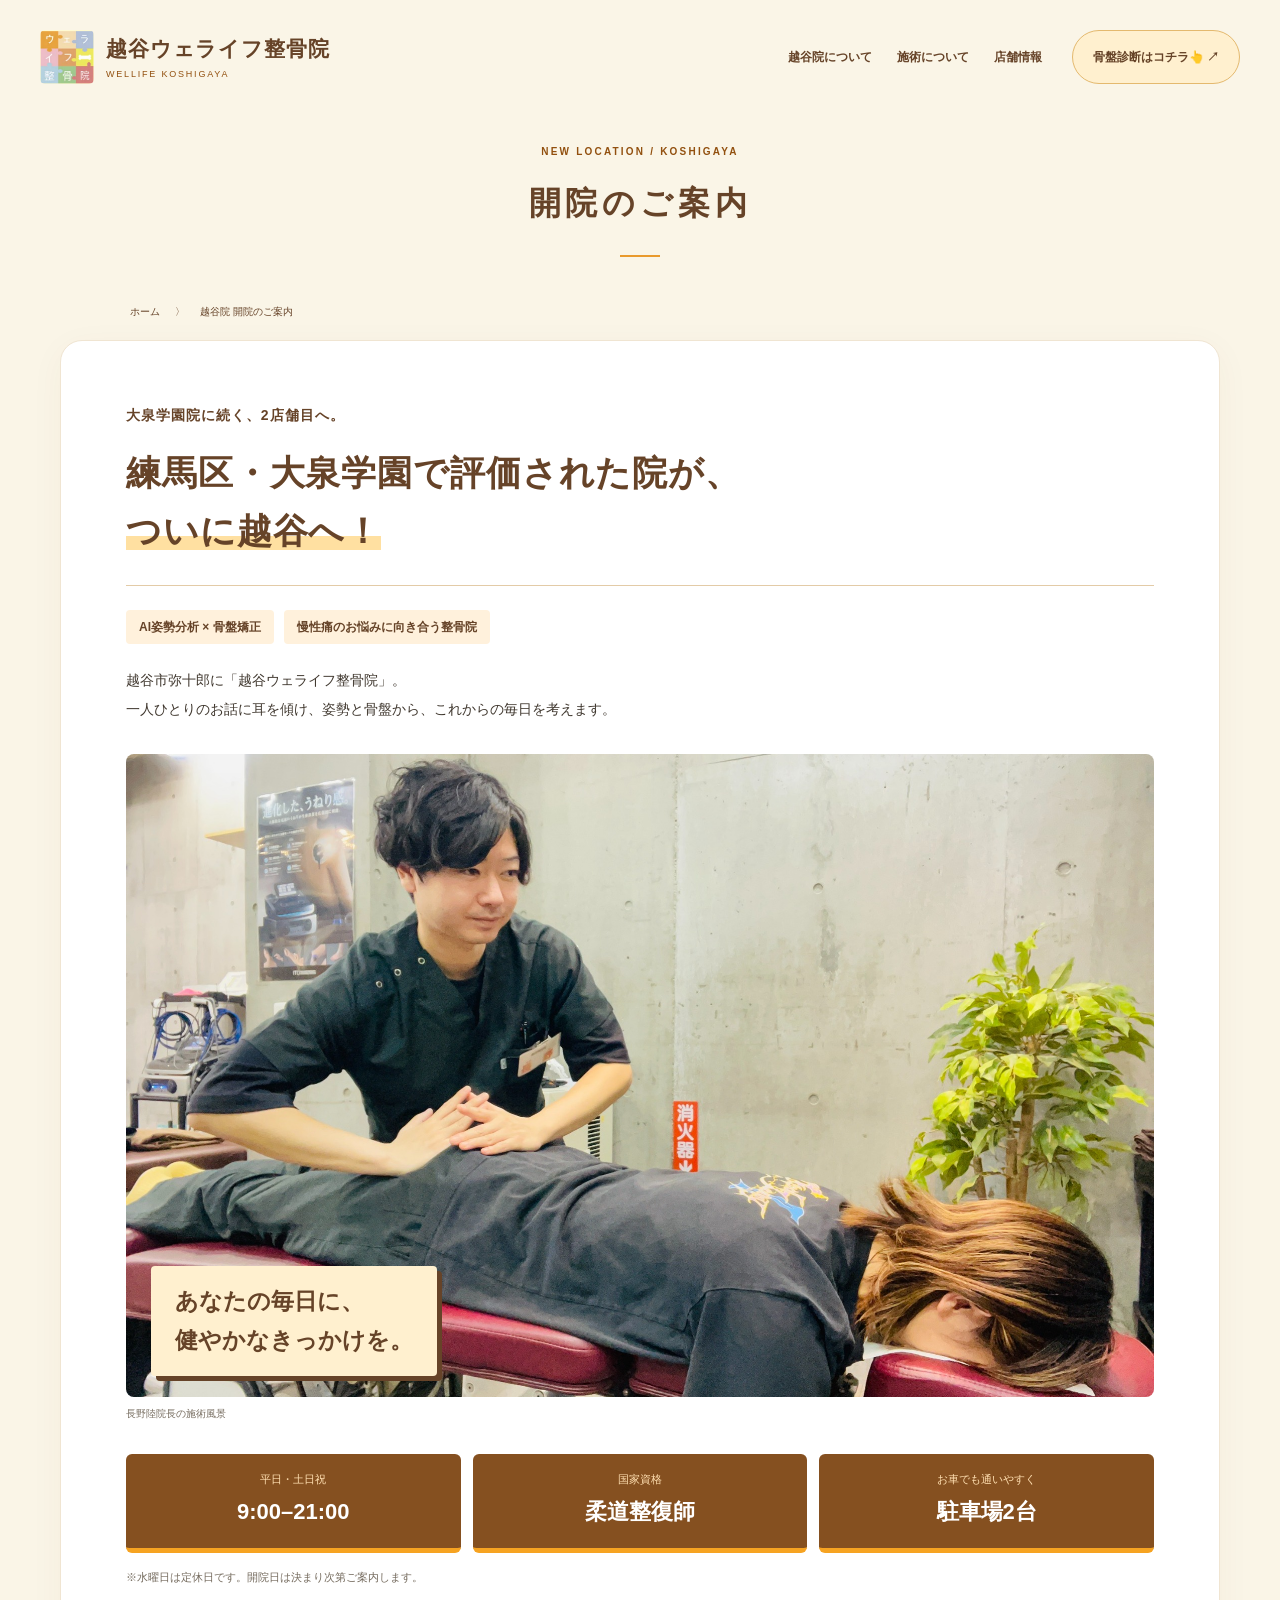
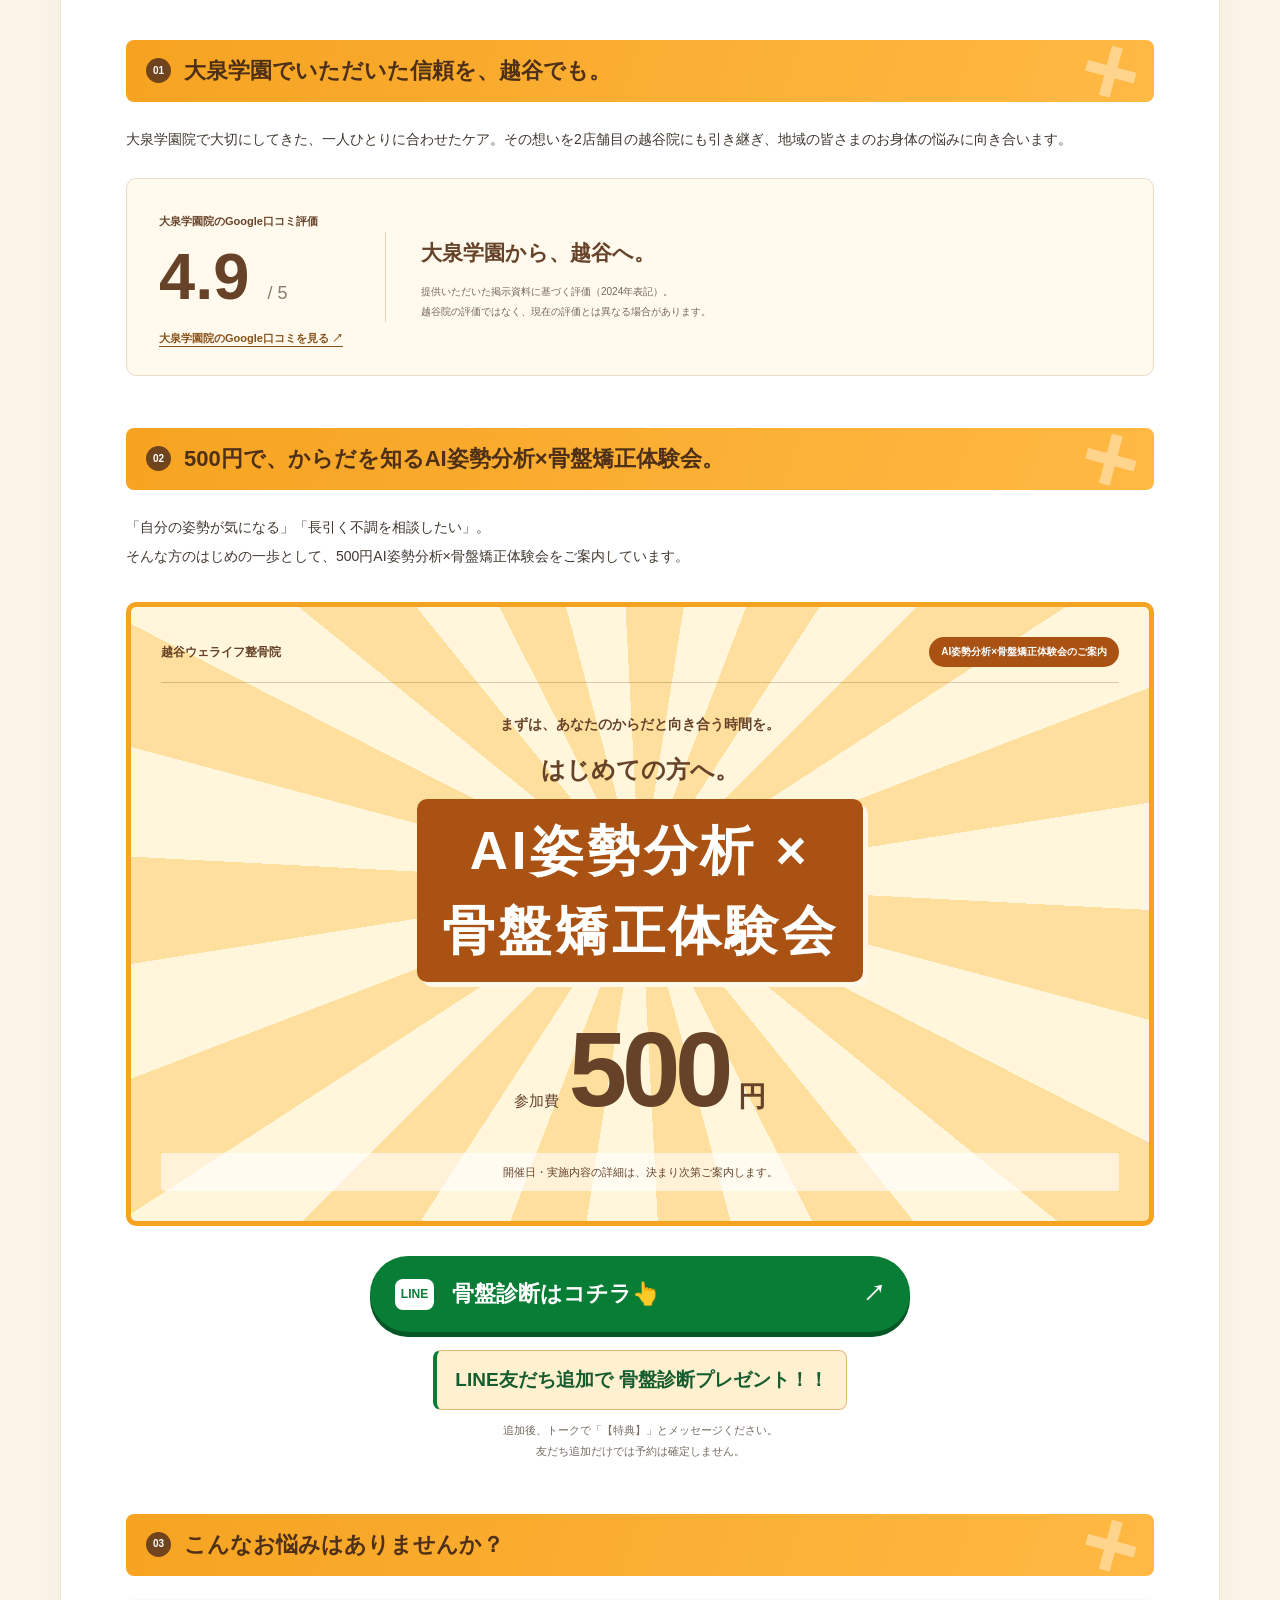
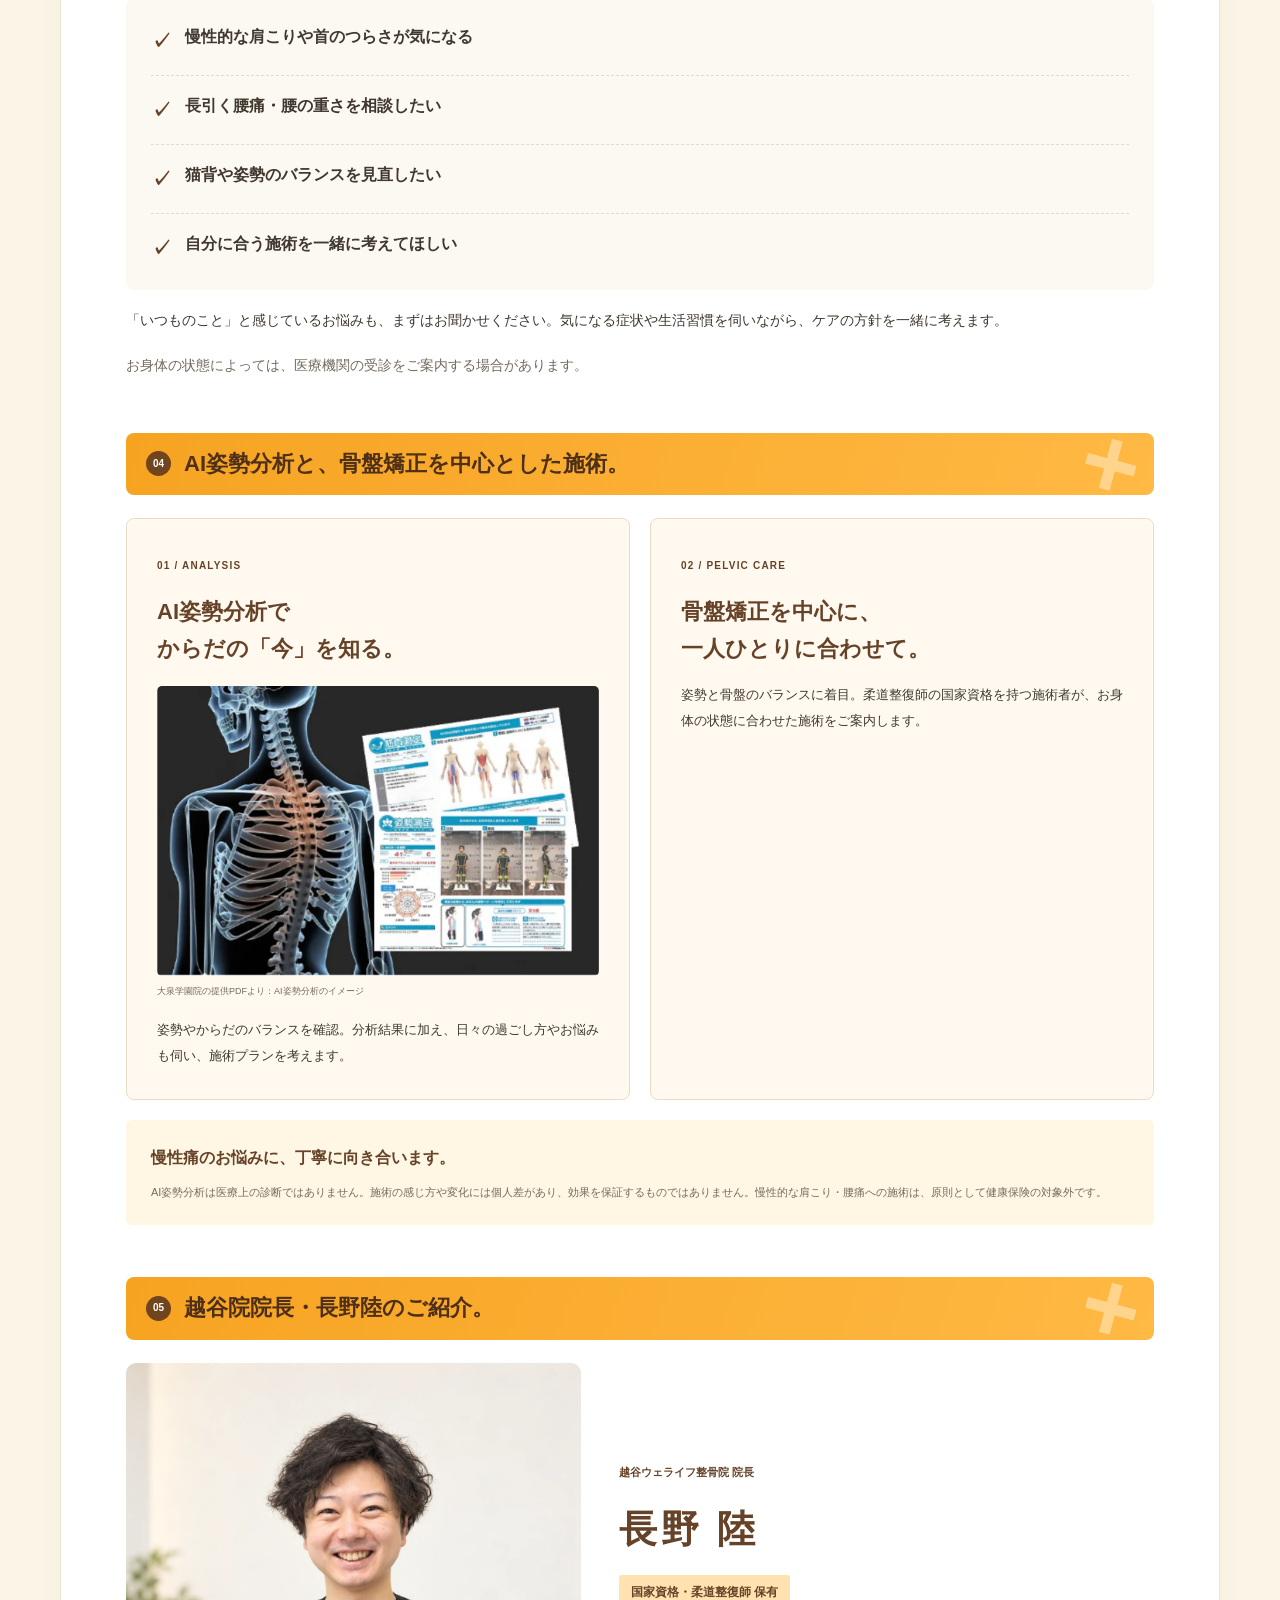
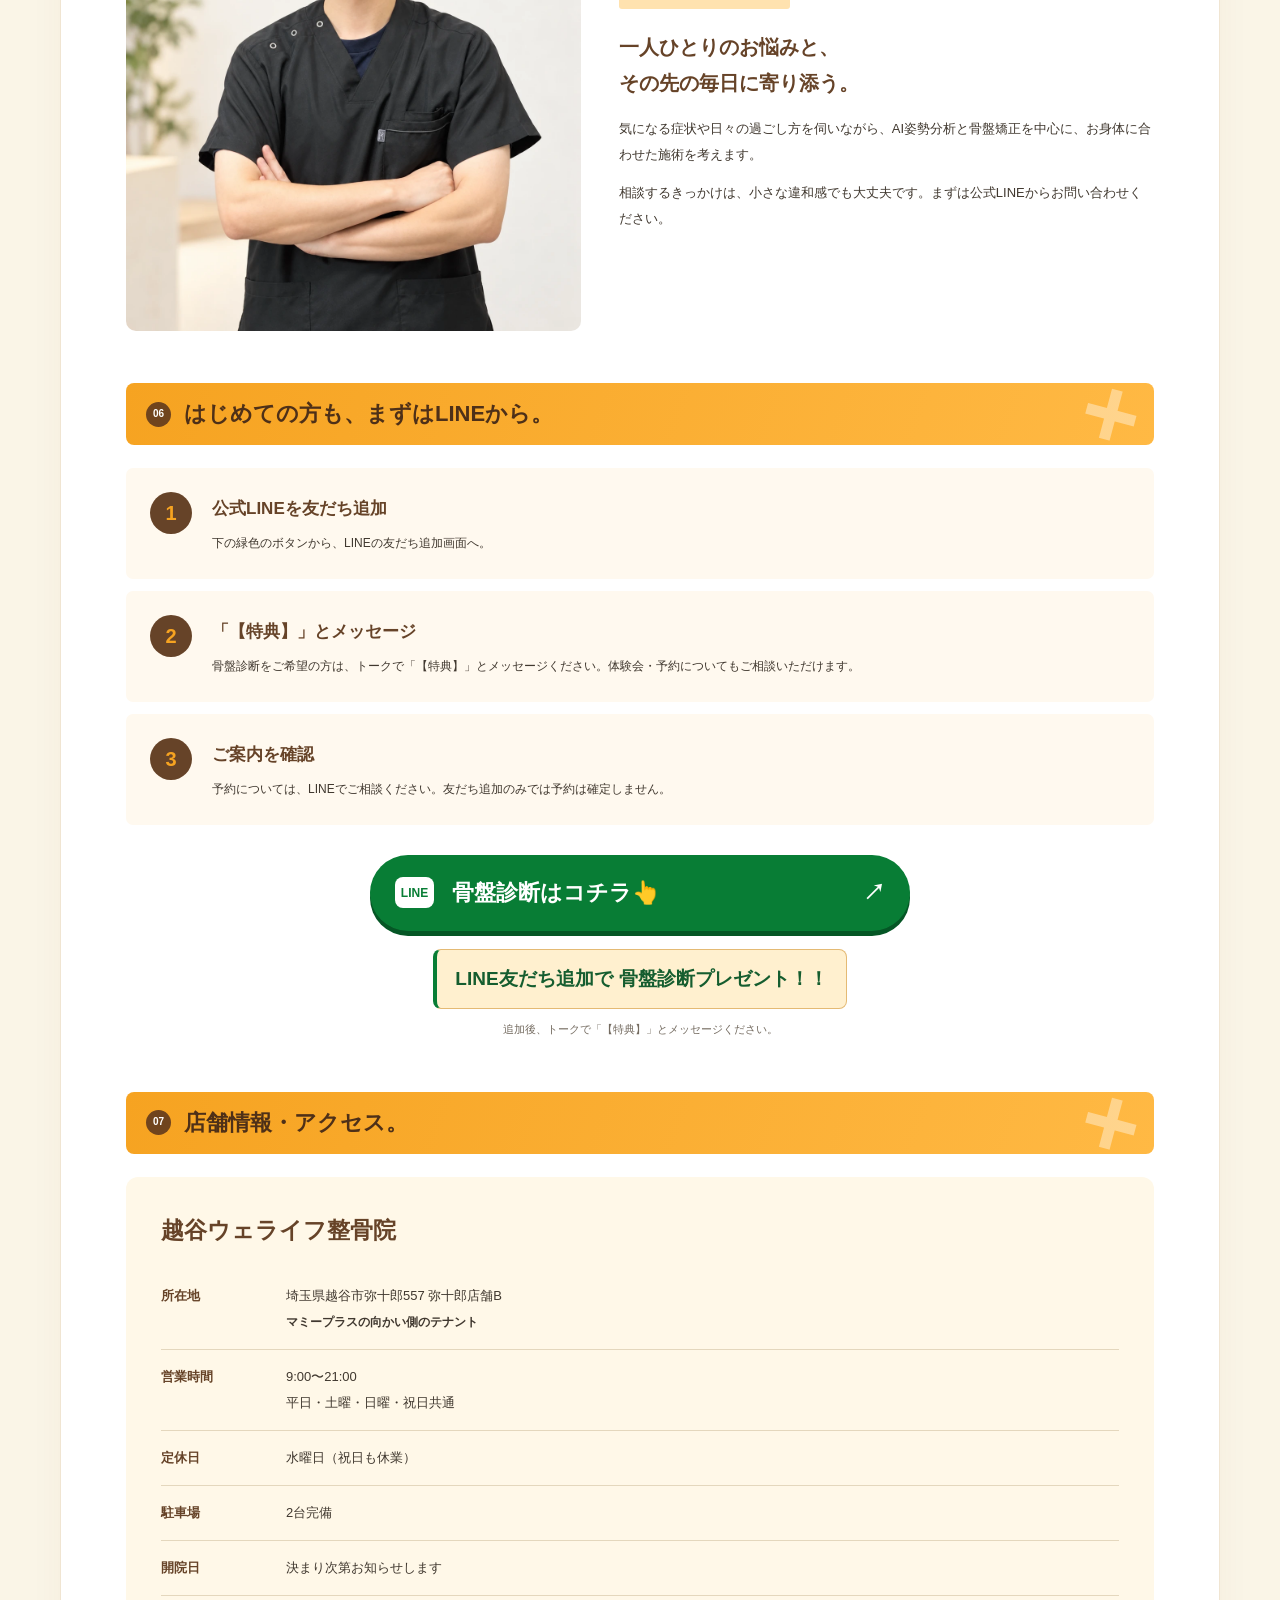
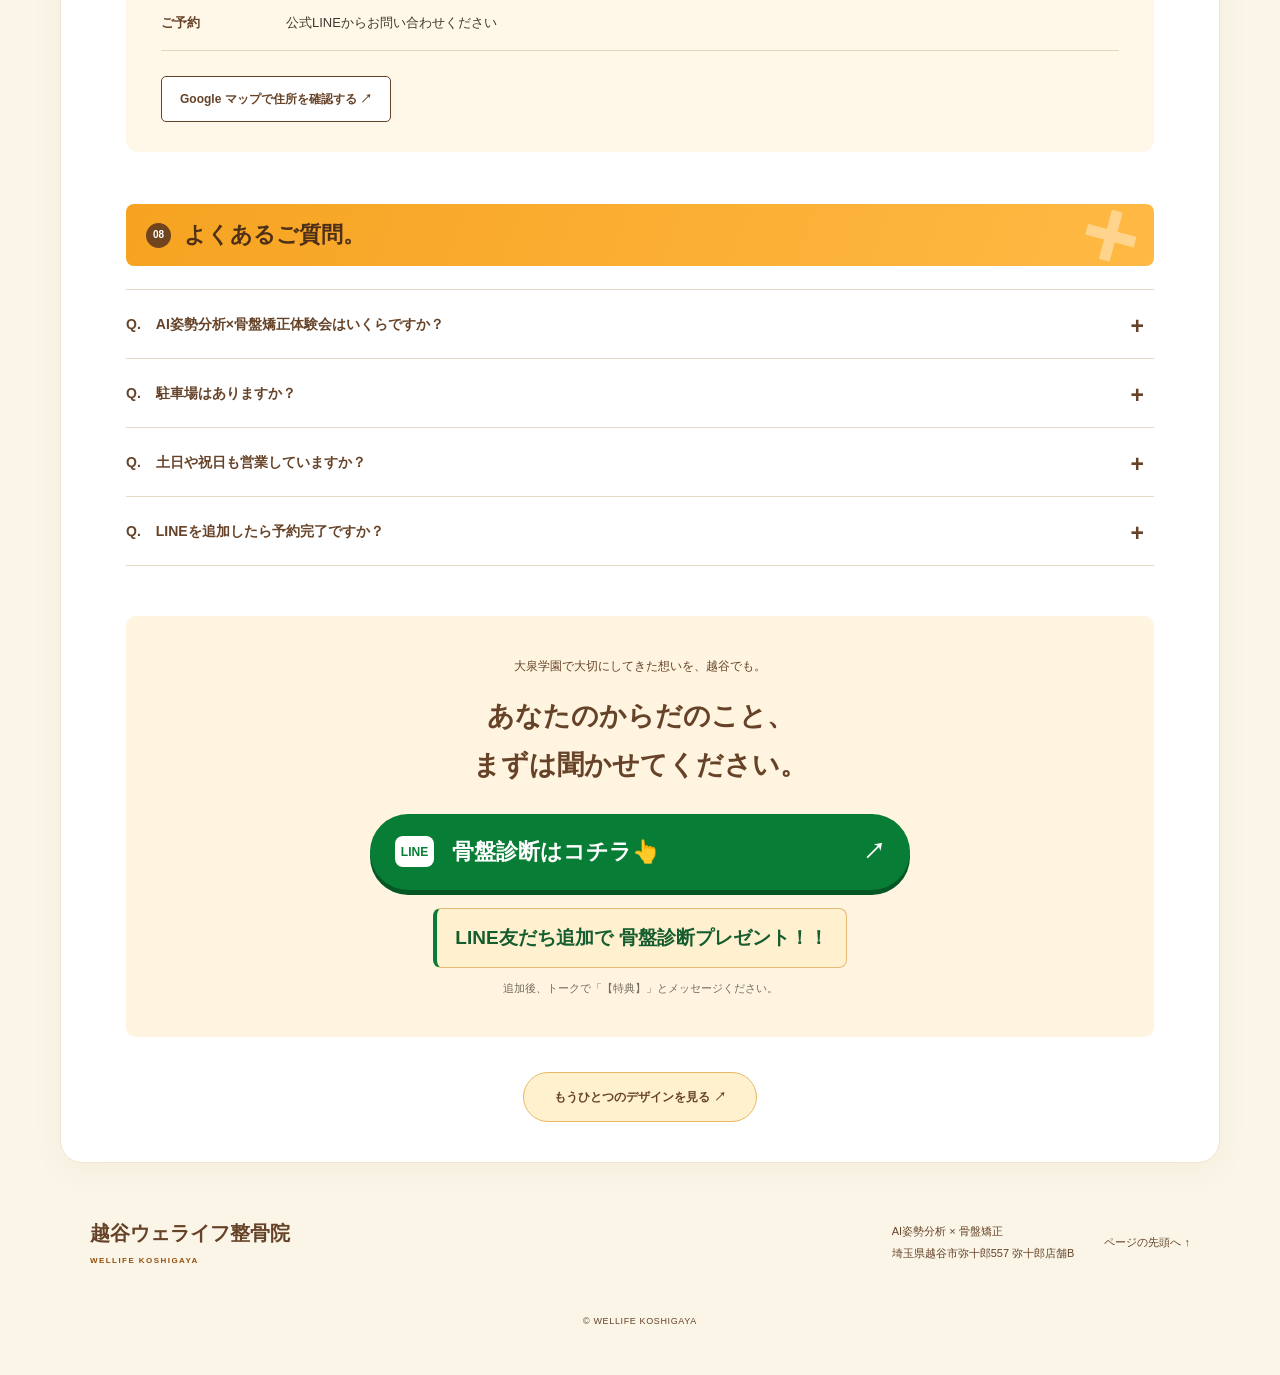
==== commit a9346b91: "Update LINE destination and highlight Well x Life concept and gift" ====
--- a/opening.html
+++ b/opening.html
@@ -5,24 +5,24 @@
 </head>
 <body id="top">
 <a class="skip" href="#content">本文へ</a>
-<header class="header"><a class="brand" href="#top"><img src="assets/wellife-logo.png" alt="" width="54" height="54"><span><strong>越谷ウェライフ整骨院</strong><small>WELLIFE KOSHIGAYA</small></span></a><nav aria-label="メインナビゲーション"><a href="#about">越谷院について</a><a href="#care">施術について</a><a href="#access">店舗情報</a></nav><a class="header-line" href="https://lin.ee/nijnhKa" target="_blank" rel="noopener noreferrer">骨盤診断はコチラ👆 ↗</a></header>
+<header class="header"><a class="brand" href="#top"><img src="assets/wellife-logo.png" alt="" width="54" height="54"><span><strong>越谷ウェライフ整骨院</strong><small>WELLIFE KOSHIGAYA</small></span></a><nav aria-label="メインナビゲーション"><a href="#about">越谷院について</a><a href="#care">施術について</a><a href="#access">店舗情報</a></nav><a class="header-line" href="https://lin.ee/sBaUZuD" target="_blank" rel="noopener noreferrer">骨盤診断はコチラ👆 ↗</a></header>
 <main id="content">
 <div class="page-heading"><p>NEW LOCATION / KOSHIGAYA</p><h1>開院のご案内</h1><span aria-hidden="true"></span></div>
 <div class="breadcrumb"><a href="index.html">ホーム</a><span>〉</span><span>越谷院 開院のご案内</span></div>
 <article class="paper">
 <section class="intro" id="about"><p class="article-tag">大泉学園院に続く、2店舗目へ。</p><h2 class="article-title">練馬区・大泉学園で評価された院が、<br><em>ついに越谷へ！</em></h2><div class="intro-meta"><span>AI姿勢分析 × 骨盤矯正</span><span>慢性痛のお悩みに向き合う整骨院</span></div><p class="lead">越谷市弥十郎に「越谷ウェライフ整骨院」。<br>一人ひとりのお話に耳を傾け、姿勢と骨盤から、これからの毎日を考えます。</p><figure class="main-photo"><img src="assets/nagano-treatment.jpg" alt="長野陸院長が施術を行う様子" width="2048" height="1536" fetchpriority="high"><figcaption>長野陸院長の施術風景</figcaption><div class="photo-label" aria-hidden="true">あなたの毎日に、<br>健やかなきっかけを。</div></figure><div class="facts"><div><small>平日・土日祝</small><strong>9:00–21:00</strong></div><div><small>国家資格</small><strong>柔道整復師</strong></div><div><small>お車でも通いやすく</small><strong>駐車場2台</strong></div></div><p class="caption">※水曜日は定休日です。開院日は決まり次第ご案内します。</p></section>
 <section class="block"><h2 class="band"><span>01</span>大泉学園でいただいた信頼を、越谷でも。</h2><p>大泉学園院で大切にしてきた、一人ひとりに合わせたケア。その想いを2店舗目の越谷院にも引き継ぎ、地域の皆さまのお身体の悩みに向き合います。</p><div class="review"><div><span class="mini-label">大泉学園院のGoogle口コミ評価</span><div class="rating">4.9 <span>/ 5</span></div><a class="google-review-link" href="https://www.google.com/search?sca_esv=64345335af5ad8d5&amp;rlz=1C1QUCD_jaJP937JP939&amp;sxsrf=APpeQnuQSlY_cY5R02-mNGz1_TeRtVvrjw:1792735571267&amp;q=%E3%82%A6%E3%82%A7%E3%83%A9%E3%82%A4%E3%83%95%E6%95%B4%E9%AA%A8%E9%99%A2&amp;si=APenkKm7iecQ4G6P-TsbSMFKIQtv3EFIqRAFw-i8uEbk55Z-_2hVX126mCR9XAed55w9wywsMBaq8wJb4nHYjsFi6G99P88vyKD1ftwOUA_P_F-jfBWw58aOosh_YNMP5Se_13fOU_83D562krC8XvhaTND3Y_k3_A%3D%3D&amp;sa=X&amp;ved=2ahUKEwix3Zq3vM-XAxWlna8BHT8hCHgQrrQLegQIGRAA&amp;biw=1366&amp;bih=599&amp;dpr=1" target="_blank" rel="noopener noreferrer">大泉学園院のGoogle口コミを見る ↗<span class="sr-only">（新しいタブで開きます）</span></a></div><div><strong>大泉学園から、越谷へ。</strong><p>提供いただいた掲示資料に基づく評価（2024年表記）。<br>越谷院の評価ではなく、現在の評価とは異なる場合があります。</p></div></div></section>
-<section class="block"><h2 class="band"><span>02</span>500円で、からだを知るAI姿勢分析×骨盤矯正体験会。</h2><p>「自分の姿勢が気になる」「長引く不調を相談したい」。<br>そんな方のはじめの一歩として、500円AI姿勢分析×骨盤矯正体験会をご案内しています。</p><div class="campaign"><div class="campaign-top">越谷ウェライフ整骨院 <span>AI姿勢分析×骨盤矯正体験会のご案内</span></div><p class="campaign-kicker">まずは、あなたのからだと向き合う時間を。</p><h3>はじめての方へ。<br><span class="campaign-event">AI姿勢分析 ×<br>骨盤矯正体験会</span></h3><div class="campaign-price"><span>参加費</span><strong>500</strong><span>円</span></div><p class="campaign-note">開催日・実施内容の詳細は、決まり次第ご案内します。</p></div><div class="cta"><a class="line-button" href="https://lin.ee/nijnhKa" target="_blank" rel="noopener noreferrer"><span class="line-mark" aria-hidden="true">LINE</span>骨盤診断はコチラ👆 <span aria-hidden="true">↗</span></a><p>LINE友だち追加で骨盤診断プレゼント！！<br>追加後、トークで「【特典】」とメッセージください。<br>友だち追加だけでは予約は確定しません。</p></div></section>
+<section class="block"><h2 class="band"><span>02</span>500円で、からだを知るAI姿勢分析×骨盤矯正体験会。</h2><p>「自分の姿勢が気になる」「長引く不調を相談したい」。<br>そんな方のはじめの一歩として、500円AI姿勢分析×骨盤矯正体験会をご案内しています。</p><div class="campaign"><div class="campaign-top">越谷ウェライフ整骨院 <span>AI姿勢分析×骨盤矯正体験会のご案内</span></div><p class="campaign-kicker">まずは、あなたのからだと向き合う時間を。</p><h3>はじめての方へ。<br><span class="campaign-event">AI姿勢分析 ×<br>骨盤矯正体験会</span></h3><div class="campaign-price"><span>参加費</span><strong>500</strong><span>円</span></div><p class="campaign-note">開催日・実施内容の詳細は、決まり次第ご案内します。</p></div><div class="cta"><a class="line-button" href="https://lin.ee/sBaUZuD" target="_blank" rel="noopener noreferrer"><span class="line-mark" aria-hidden="true">LINE</span>骨盤診断はコチラ👆 <span aria-hidden="true">↗</span></a><p><strong class="benefit-highlight"><span>LINE友だち追加で</span><span>骨盤診断プレゼント！！</span></strong><br>追加後、トークで「【特典】」とメッセージください。<br>友だち追加だけでは予約は確定しません。</p></div></section>
 <section class="block"><h2 class="band"><span>03</span>こんなお悩みはありませんか？</h2><ul class="worries"><li><span>✓</span>慢性的な肩こりや首のつらさが気になる</li><li><span>✓</span>長引く腰痛・腰の重さを相談したい</li><li><span>✓</span>猫背や姿勢のバランスを見直したい</li><li><span>✓</span>自分に合う施術を一緒に考えてほしい</li></ul><p>「いつものこと」と感じているお悩みも、まずはお聞かせください。気になる症状や生活習慣を伺いながら、ケアの方針を一緒に考えます。</p><p class="caption">お身体の状態によっては、医療機関の受診をご案内する場合があります。</p></section>
 <section class="block" id="care"><h2 class="band"><span>04</span>AI姿勢分析と、骨盤矯正を中心とした施術。</h2><div class="care-grid"><div class="care-card"><span class="care-num">01 / ANALYSIS</span><h3>AI姿勢分析で<br>からだの「今」を知る。</h3><figure class="analysis-photo"><img src="assets/ai-posture-analysis.png" alt="骨格と姿勢分析レポートを組み合わせた、PDF掲載のAI姿勢分析イメージ" width="630" height="414" loading="lazy"><figcaption>大泉学園院の提供PDFより：AI姿勢分析のイメージ</figcaption></figure><p>姿勢やからだのバランスを確認。分析結果に加え、日々の過ごし方やお悩みも伺い、施術プランを考えます。</p></div><div class="care-card"><span class="care-num">02 / PELVIC CARE</span><h3>骨盤矯正を中心に、<br>一人ひとりに合わせて。</h3><p>姿勢と骨盤のバランスに着目。柔道整復師の国家資格を持つ施術者が、お身体の状態に合わせた施術をご案内します。</p></div></div><div class="care-note"><strong>慢性痛のお悩みに、丁寧に向き合います。</strong><p>AI姿勢分析は医療上の診断ではありません。施術の感じ方や変化には個人差があり、効果を保証するものではありません。慢性的な肩こり・腰痛への施術は、原則として健康保険の対象外です。</p></div></section>
 <section class="block"><h2 class="band"><span>05</span>越谷院院長・長野陸のご紹介。</h2><div class="director"><figure><img src="assets/nagano-portrait.webp" alt="越谷院院長の長野陸" width="1122" height="1402" loading="lazy"></figure><div><p class="mini-label">越谷ウェライフ整骨院 院長</p><h3>長野 陸</h3><span class="qualification">国家資格・柔道整復師 保有</span><h4>一人ひとりのお悩みと、<br>その先の毎日に寄り添う。</h4><p>気になる症状や日々の過ごし方を伺いながら、AI姿勢分析と骨盤矯正を中心に、お身体に合わせた施術を考えます。</p><p>相談するきっかけは、小さな違和感でも大丈夫です。まずは公式LINEからお問い合わせください。</p></div></div></section>
-<section class="block"><h2 class="band"><span>06</span>はじめての方も、まずはLINEから。</h2><ol class="steps"><li><span>1</span><div><h3>公式LINEを友だち追加</h3><p>下の緑色のボタンから、LINEの友だち追加画面へ。</p></div></li><li><span>2</span><div><h3>「【特典】」とメッセージ</h3><p>骨盤診断をご希望の方は、トークで「【特典】」とメッセージください。体験会・予約についてもご相談いただけます。</p></div></li><li><span>3</span><div><h3>ご案内を確認</h3><p>予約については、LINEでご相談ください。友だち追加のみでは予約は確定しません。</p></div></li></ol><div class="cta"><a class="line-button" href="https://lin.ee/nijnhKa" target="_blank" rel="noopener noreferrer"><span class="line-mark" aria-hidden="true">LINE</span>骨盤診断はコチラ👆 <span aria-hidden="true">↗</span></a><p>LINE友だち追加で骨盤診断プレゼント！！<br>追加後、トークで「【特典】」とメッセージください。</p></div></section>
+<section class="block"><h2 class="band"><span>06</span>はじめての方も、まずはLINEから。</h2><ol class="steps"><li><span>1</span><div><h3>公式LINEを友だち追加</h3><p>下の緑色のボタンから、LINEの友だち追加画面へ。</p></div></li><li><span>2</span><div><h3>「【特典】」とメッセージ</h3><p>骨盤診断をご希望の方は、トークで「【特典】」とメッセージください。体験会・予約についてもご相談いただけます。</p></div></li><li><span>3</span><div><h3>ご案内を確認</h3><p>予約については、LINEでご相談ください。友だち追加のみでは予約は確定しません。</p></div></li></ol><div class="cta"><a class="line-button" href="https://lin.ee/sBaUZuD" target="_blank" rel="noopener noreferrer"><span class="line-mark" aria-hidden="true">LINE</span>骨盤診断はコチラ👆 <span aria-hidden="true">↗</span></a><p><strong class="benefit-highlight"><span>LINE友だち追加で</span><span>骨盤診断プレゼント！！</span></strong><br>追加後、トークで「【特典】」とメッセージください。</p></div></section>
 <section class="block" id="access"><h2 class="band"><span>07</span>店舗情報・アクセス。</h2><div class="access-box"><h3>越谷ウェライフ整骨院</h3><dl><div><dt>所在地</dt><dd>埼玉県越谷市弥十郎557 弥十郎店舗B<br><strong>マミープラスの向かい側のテナント</strong></dd></div><div><dt>営業時間</dt><dd>9:00〜21:00<br>平日・土曜・日曜・祝日共通</dd></div><div><dt>定休日</dt><dd>水曜日（祝日も休業）</dd></div><div><dt>駐車場</dt><dd>2台完備</dd></div><div><dt>開院日</dt><dd>決まり次第お知らせします</dd></div><div><dt>ご予約</dt><dd>公式LINEからお問い合わせください</dd></div></dl><a class="map-button" href="https://www.google.com/maps/search/?api=1&query=%E8%B6%8A%E8%B0%B7%E5%B8%82%E5%BC%A5%E5%8D%81%E9%83%8E557%20%E5%BC%A5%E5%8D%81%E9%83%8E%E5%BA%97%E8%88%97B" target="_blank" rel="noopener noreferrer">Google マップで住所を確認する ↗</a></div></section>
 <section class="block"><h2 class="band"><span>08</span>よくあるご質問。</h2><div class="faq"><details><summary>AI姿勢分析×骨盤矯正体験会はいくらですか？</summary><p>参加費は500円です。開催日・実施内容・参加条件などの詳細は、決まり次第ご案内します。</p></details><details><summary>駐車場はありますか？</summary><p>2台分の駐車場をご用意しています。</p></details><details><summary>土日や祝日も営業していますか？</summary><p>土日祝日も9:00〜21:00で営業します。水曜日は祝日でも定休日です。</p></details><details><summary>LINEを追加したら予約完了ですか？</summary><p>友だち追加だけでは予約は確定しません。トークでAI姿勢分析×骨盤矯正体験会や予約についてお問い合わせください。</p></details></div></section>
-<section class="last-cta"><p>大泉学園で大切にしてきた想いを、越谷でも。</p><h2>あなたのからだのこと、<br>まずは聞かせてください。</h2><a class="line-button" href="https://lin.ee/nijnhKa" target="_blank" rel="noopener noreferrer"><span class="line-mark" aria-hidden="true">LINE</span>骨盤診断はコチラ👆 <span aria-hidden="true">↗</span></a><p class="caption">LINE友だち追加で骨盤診断プレゼント！！<br>追加後、トークで「【特典】」とメッセージください。</p></section>
+<section class="last-cta"><p>大泉学園で大切にしてきた想いを、越谷でも。</p><h2>あなたのからだのこと、<br>まずは聞かせてください。</h2><a class="line-button" href="https://lin.ee/sBaUZuD" target="_blank" rel="noopener noreferrer"><span class="line-mark" aria-hidden="true">LINE</span>骨盤診断はコチラ👆 <span aria-hidden="true">↗</span></a><p class="caption"><strong class="benefit-highlight"><span>LINE友だち追加で</span><span>骨盤診断プレゼント！！</span></strong><br>追加後、トークで「【特典】」とメッセージください。</p></section>
 <a class="back-home" href="index.html">もうひとつのデザインを見る ↗</a>
 </article>
 </main>
 <footer><div class="footer-brand">越谷ウェライフ整骨院<small>WELLIFE KOSHIGAYA</small></div><p>AI姿勢分析 × 骨盤矯正<br>埼玉県越谷市弥十郎557 弥十郎店舗B</p><a href="#top">ページの先頭へ ↑</a><small>© WELLIFE KOSHIGAYA</small></footer>
-<div class="sticky"><span class="sticky-event"><span>AI姿勢分析×骨盤矯正</span><span>体験会 <strong>500<small>円</small></strong></span></span><a href="https://lin.ee/nijnhKa" target="_blank" rel="noopener noreferrer">骨盤診断はコチラ👆 ↗</a></div>
+<div class="sticky"><span class="sticky-event"><span>AI姿勢分析×骨盤矯正</span><span>体験会 <strong>500<small>円</small></strong></span></span><a href="https://lin.ee/sBaUZuD" target="_blank" rel="noopener noreferrer">骨盤診断はコチラ👆 ↗</a></div>
 </body></html>
--- a/opening.css
+++ b/opening.css
@@ -32,3 +32,7 @@
 
 @media(max-width:700px){.header-line{font-size:9px;padding-inline:10px}.sticky a{font-size:11px;padding-inline:12px}}
 @media(max-width:360px){.header-line{font-size:8px;padding-inline:8px}.sticky a{font-size:10px}}
+
+.benefit-highlight{display:inline-flex;flex-wrap:wrap;justify-content:center;gap:0 6px;background:#fff0cf;color:#155d2f;border:1px solid #e4ba74;border-left:4px solid #087d35;border-radius:8px;padding:12px 18px;font-size:19px;line-height:1.8;font-weight:700;margin:4px 0 10px;max-width:100%}
+.benefit-highlight>span{display:inline-block}
+@media(max-width:700px){.benefit-highlight{font-size:14px;padding:10px 12px;gap:0 4px}}
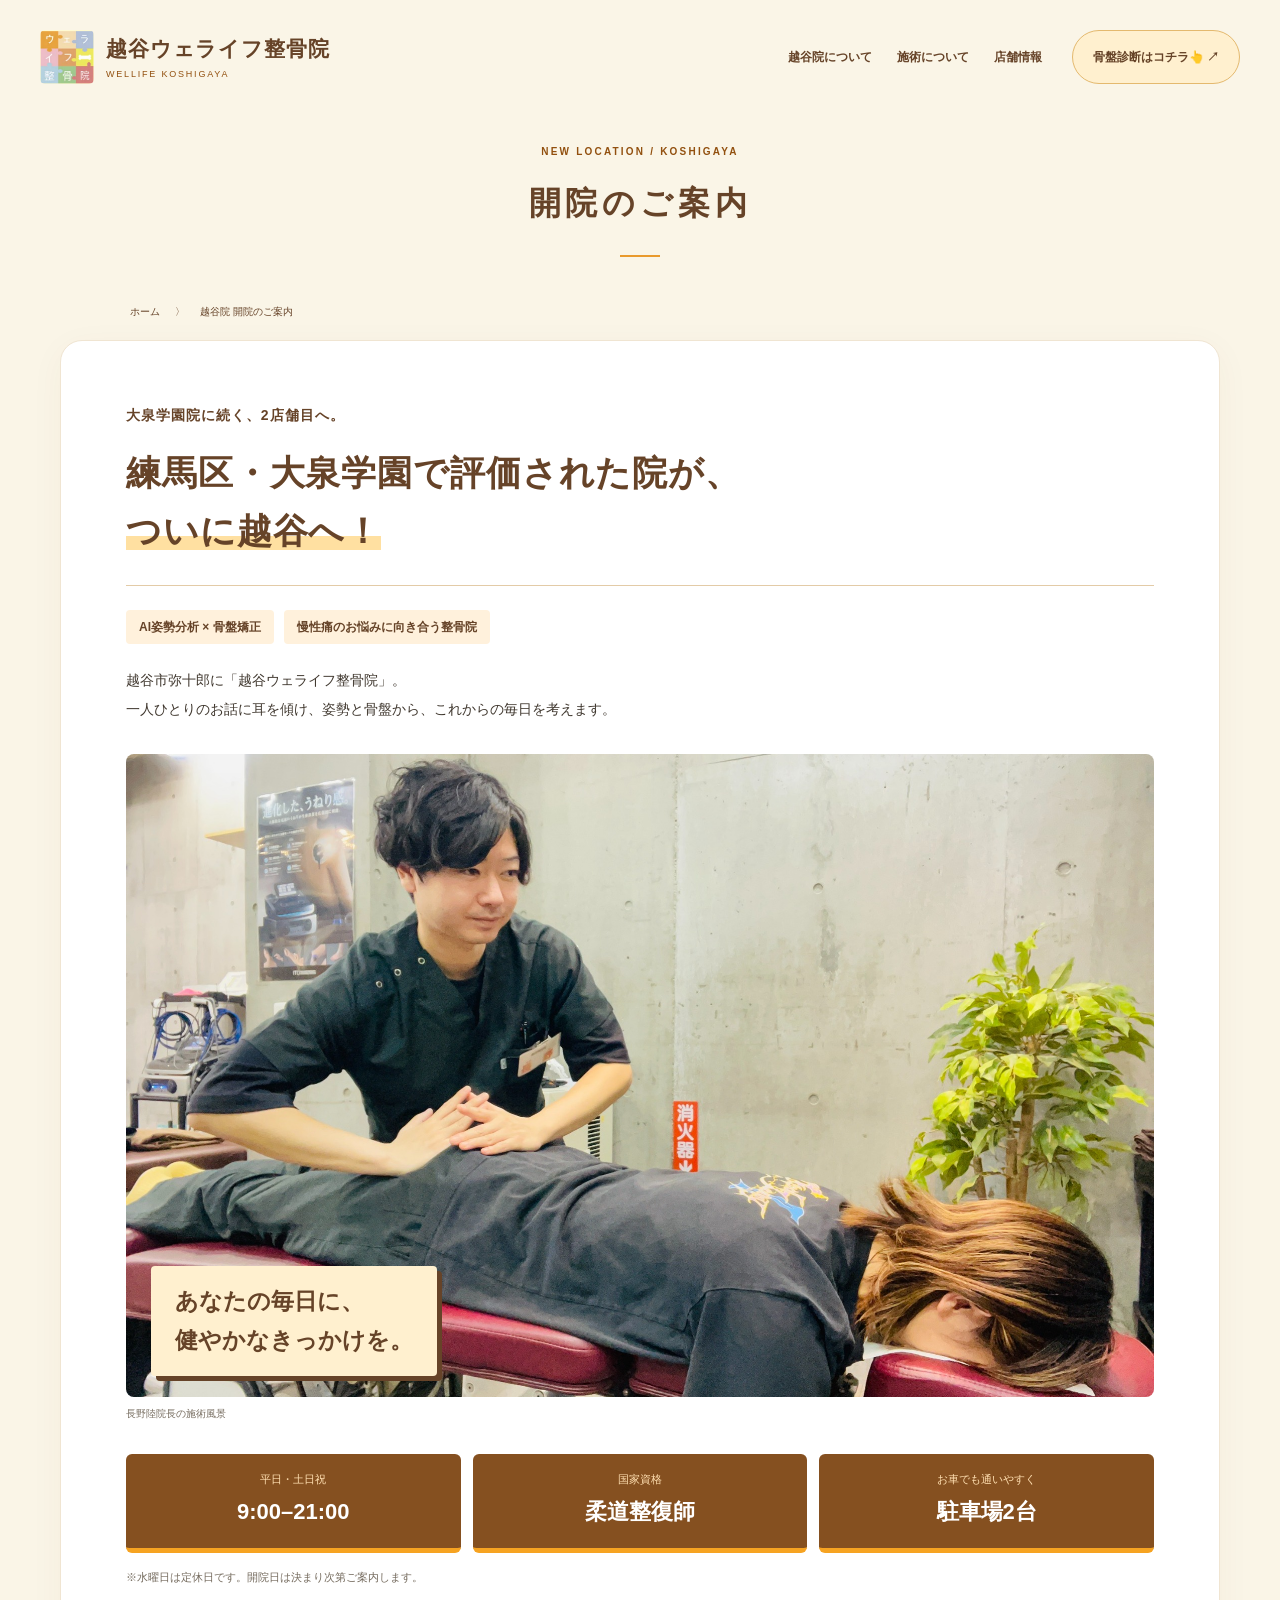
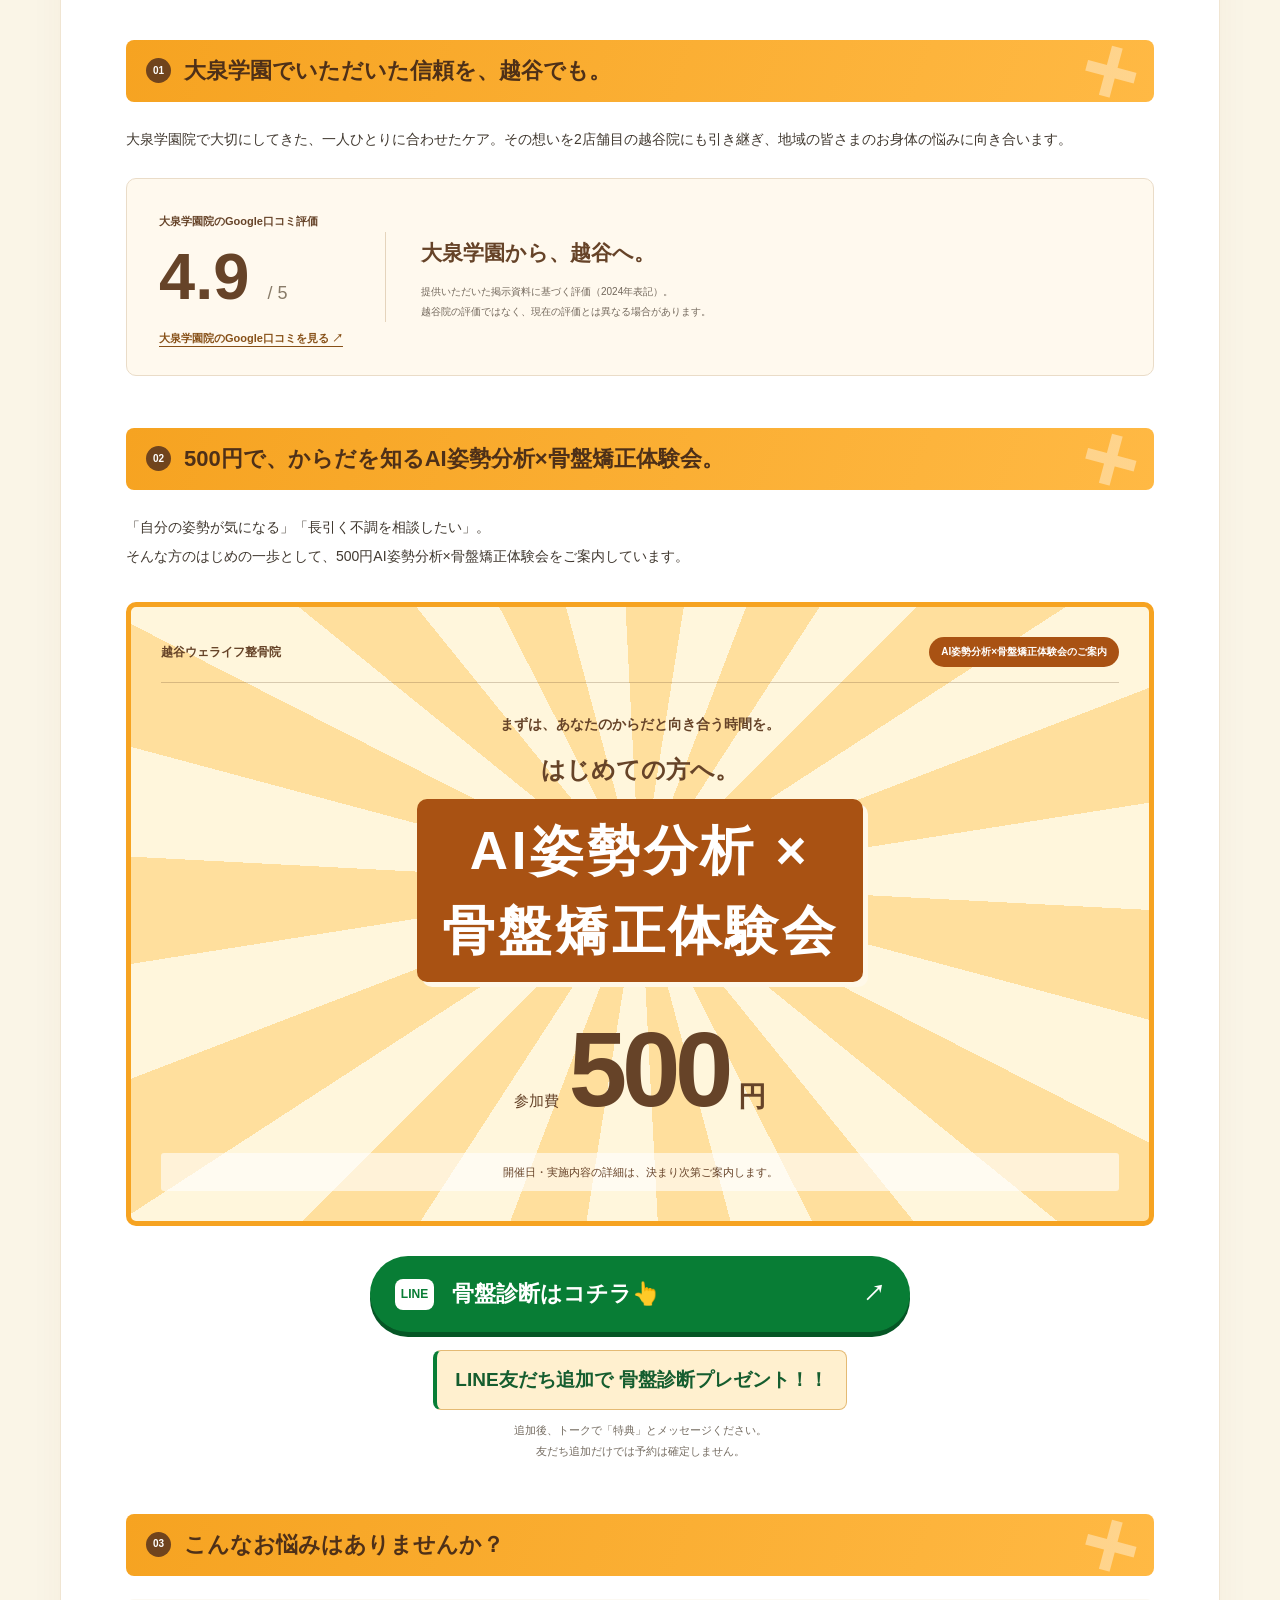
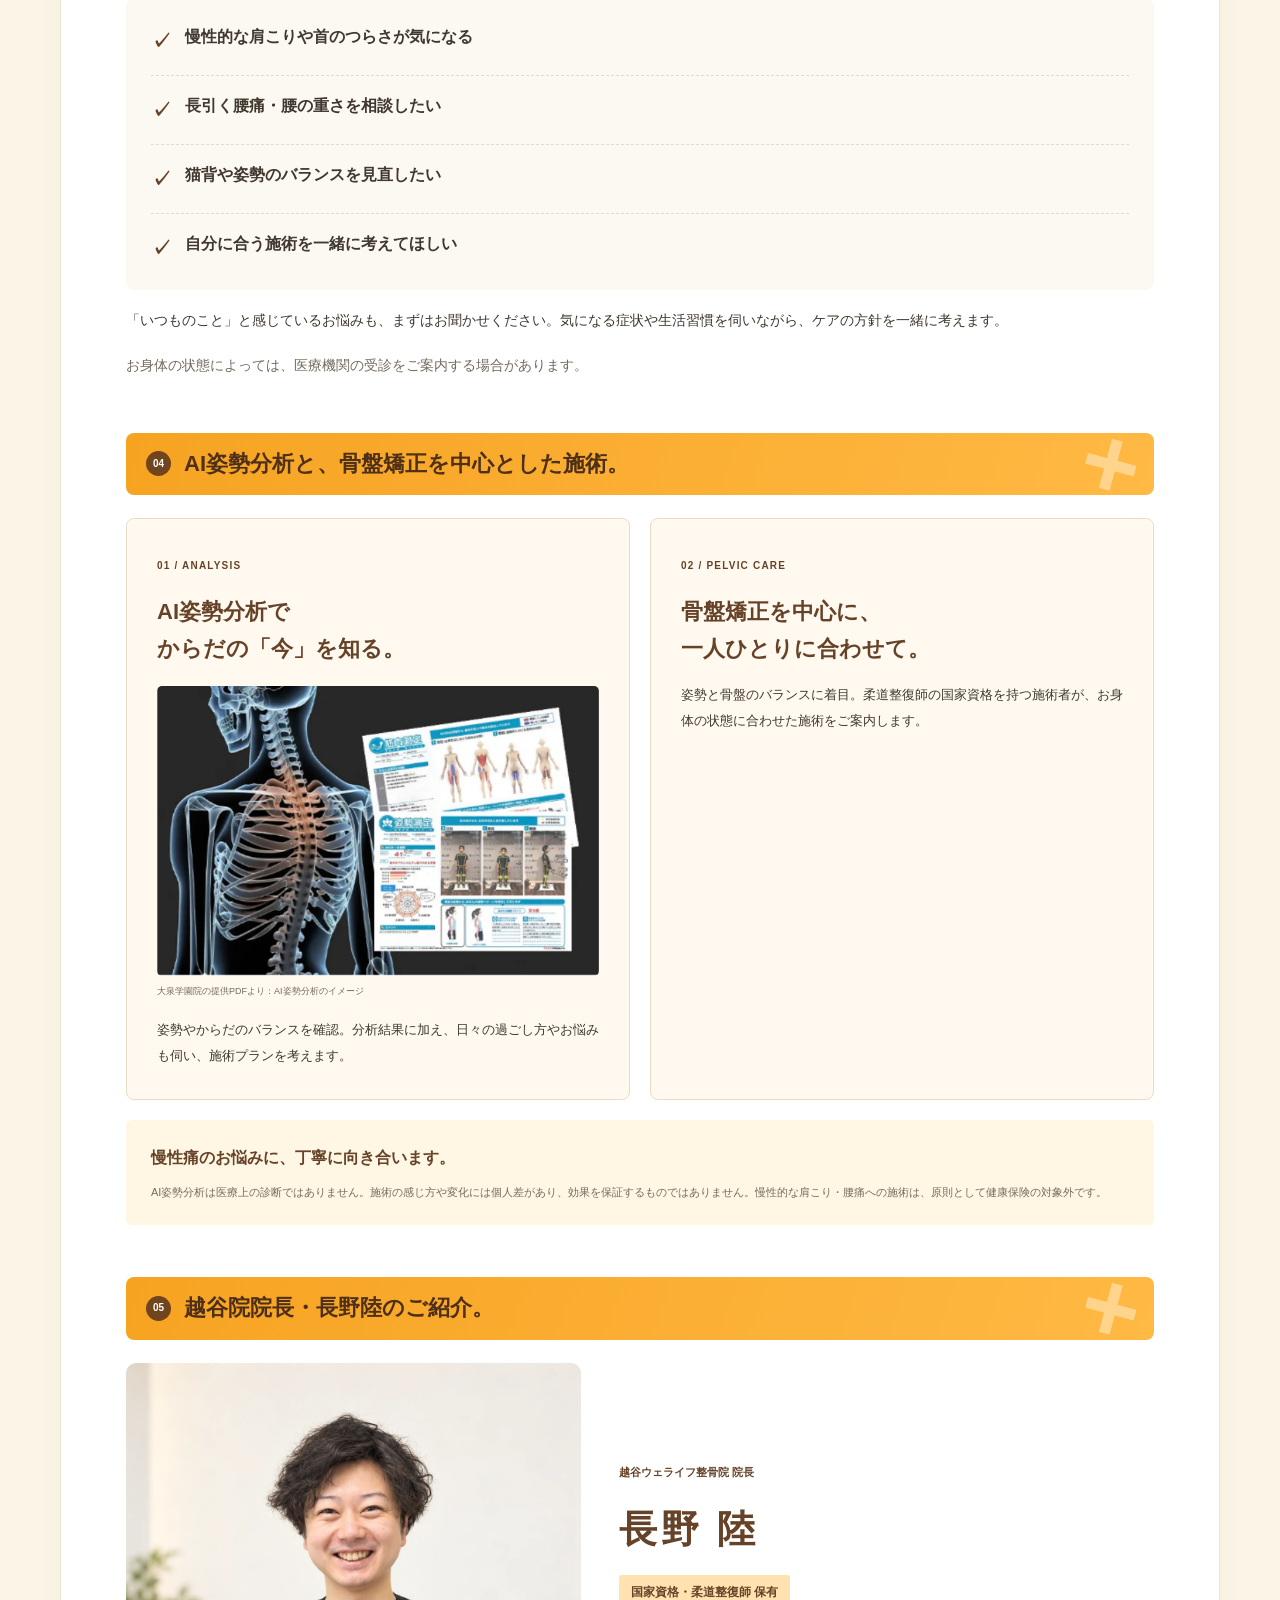
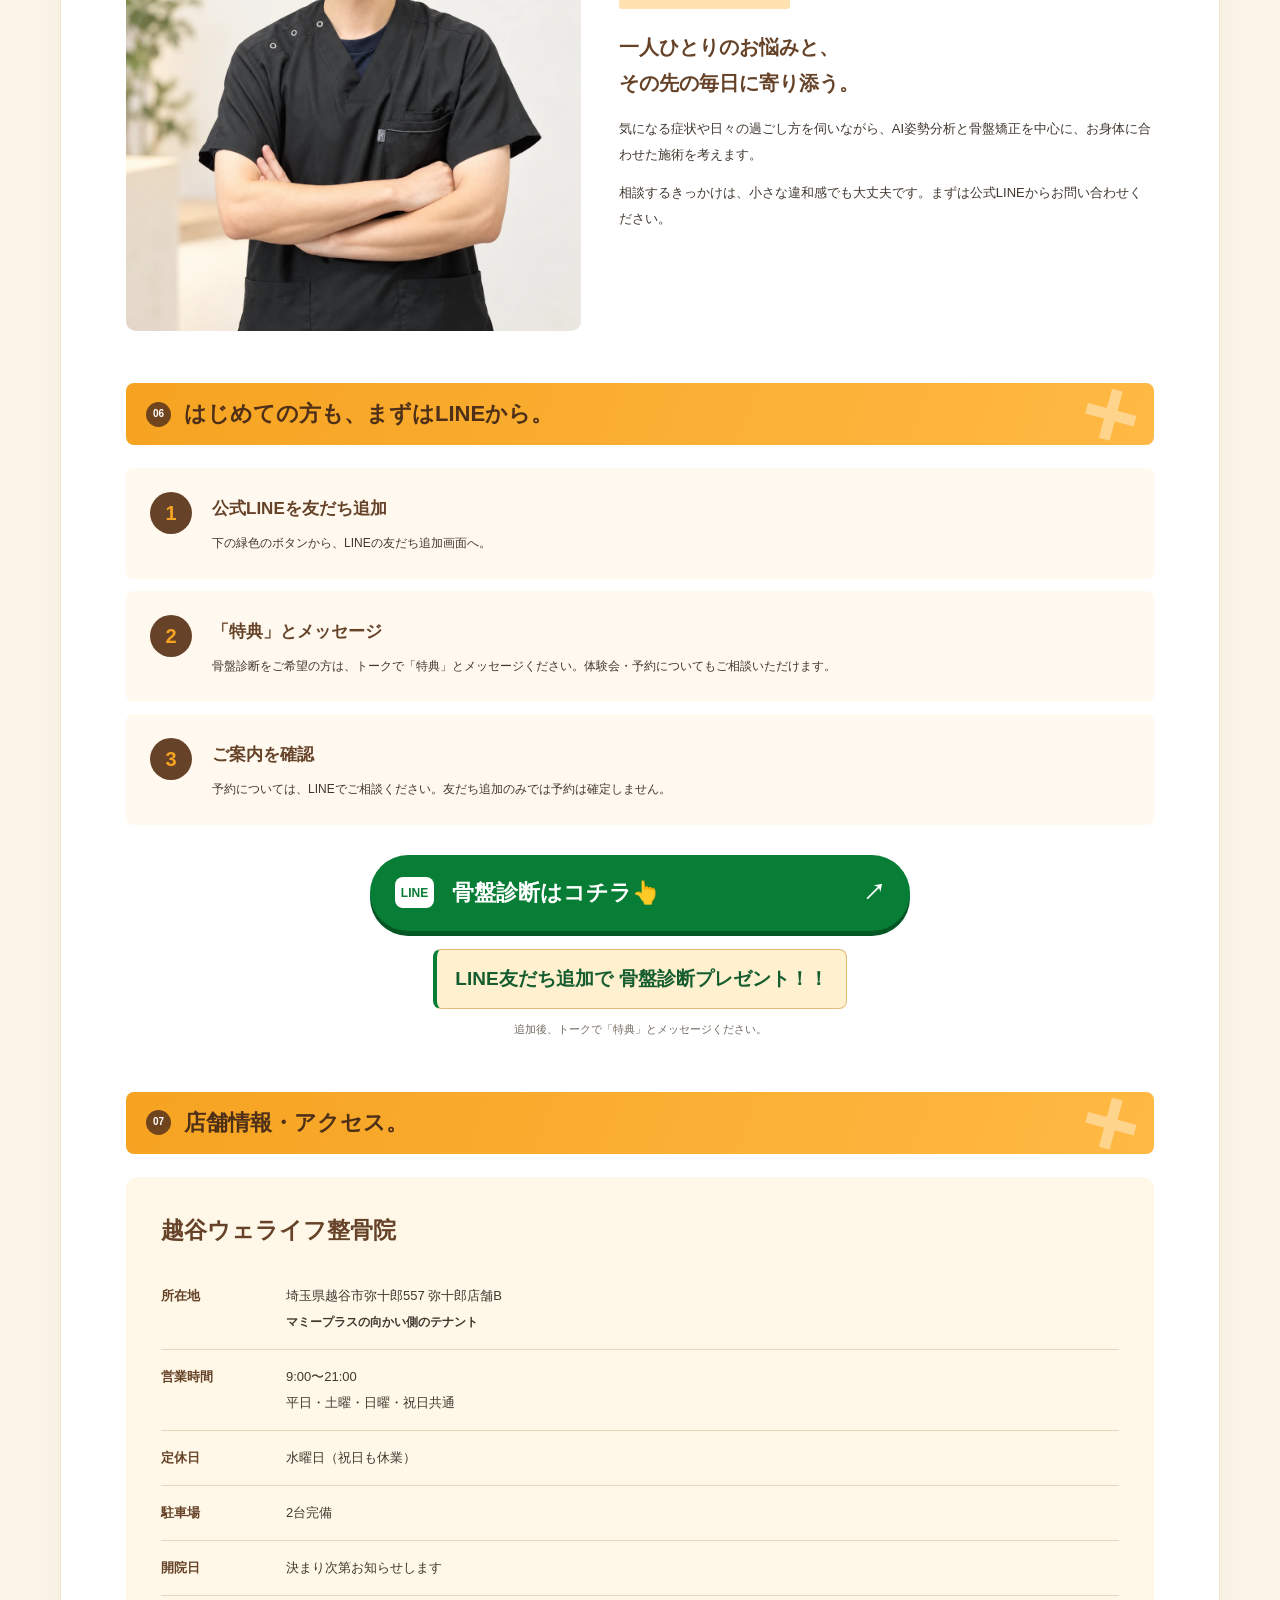
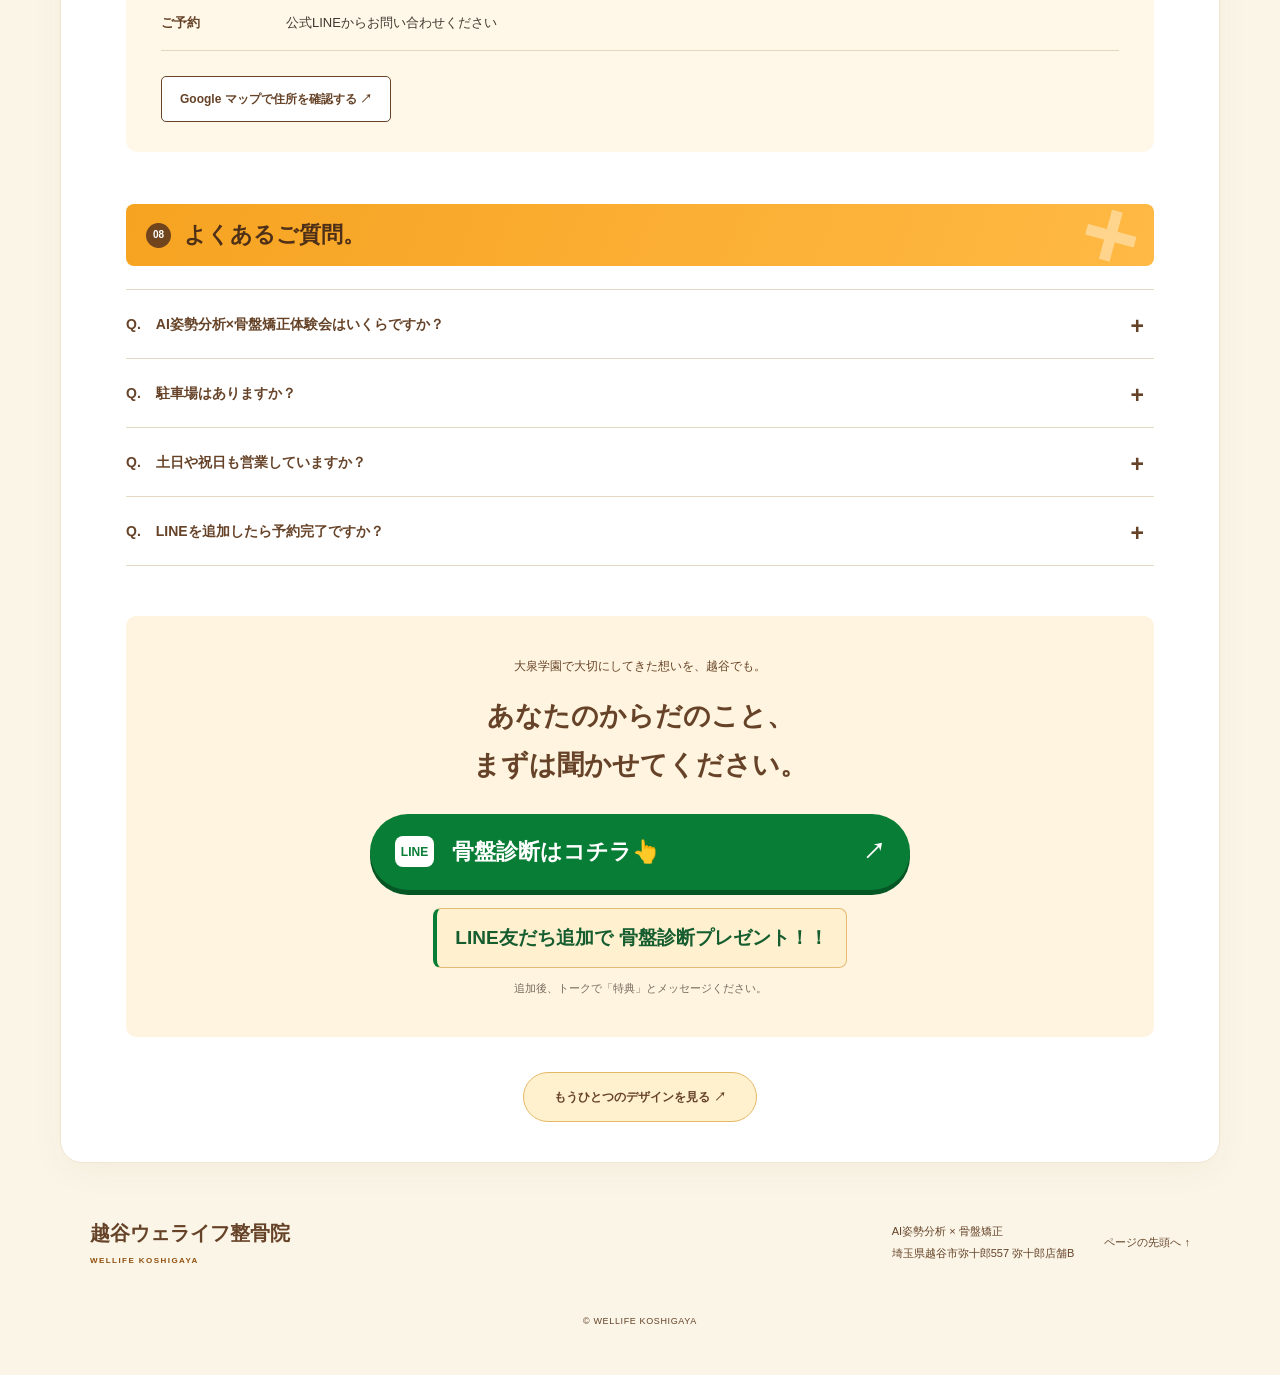
==== commit d14bc43b: "Update photo badge to Well x Life and simplify LINE keyword" ====
--- a/opening.html
+++ b/opening.html
@@ -12,14 +12,14 @@
 <article class="paper">
 <section class="intro" id="about"><p class="article-tag">大泉学園院に続く、2店舗目へ。</p><h2 class="article-title">練馬区・大泉学園で評価された院が、<br><em>ついに越谷へ！</em></h2><div class="intro-meta"><span>AI姿勢分析 × 骨盤矯正</span><span>慢性痛のお悩みに向き合う整骨院</span></div><p class="lead">越谷市弥十郎に「越谷ウェライフ整骨院」。<br>一人ひとりのお話に耳を傾け、姿勢と骨盤から、これからの毎日を考えます。</p><figure class="main-photo"><img src="assets/nagano-treatment.jpg" alt="長野陸院長が施術を行う様子" width="2048" height="1536" fetchpriority="high"><figcaption>長野陸院長の施術風景</figcaption><div class="photo-label" aria-hidden="true">あなたの毎日に、<br>健やかなきっかけを。</div></figure><div class="facts"><div><small>平日・土日祝</small><strong>9:00–21:00</strong></div><div><small>国家資格</small><strong>柔道整復師</strong></div><div><small>お車でも通いやすく</small><strong>駐車場2台</strong></div></div><p class="caption">※水曜日は定休日です。開院日は決まり次第ご案内します。</p></section>
 <section class="block"><h2 class="band"><span>01</span>大泉学園でいただいた信頼を、越谷でも。</h2><p>大泉学園院で大切にしてきた、一人ひとりに合わせたケア。その想いを2店舗目の越谷院にも引き継ぎ、地域の皆さまのお身体の悩みに向き合います。</p><div class="review"><div><span class="mini-label">大泉学園院のGoogle口コミ評価</span><div class="rating">4.9 <span>/ 5</span></div><a class="google-review-link" href="https://www.google.com/search?sca_esv=64345335af5ad8d5&amp;rlz=1C1QUCD_jaJP937JP939&amp;sxsrf=APpeQnuQSlY_cY5R02-mNGz1_TeRtVvrjw:1792735571267&amp;q=%E3%82%A6%E3%82%A7%E3%83%A9%E3%82%A4%E3%83%95%E6%95%B4%E9%AA%A8%E9%99%A2&amp;si=APenkKm7iecQ4G6P-TsbSMFKIQtv3EFIqRAFw-i8uEbk55Z-_2hVX126mCR9XAed55w9wywsMBaq8wJb4nHYjsFi6G99P88vyKD1ftwOUA_P_F-jfBWw58aOosh_YNMP5Se_13fOU_83D562krC8XvhaTND3Y_k3_A%3D%3D&amp;sa=X&amp;ved=2ahUKEwix3Zq3vM-XAxWlna8BHT8hCHgQrrQLegQIGRAA&amp;biw=1366&amp;bih=599&amp;dpr=1" target="_blank" rel="noopener noreferrer">大泉学園院のGoogle口コミを見る ↗<span class="sr-only">（新しいタブで開きます）</span></a></div><div><strong>大泉学園から、越谷へ。</strong><p>提供いただいた掲示資料に基づく評価（2024年表記）。<br>越谷院の評価ではなく、現在の評価とは異なる場合があります。</p></div></div></section>
-<section class="block"><h2 class="band"><span>02</span>500円で、からだを知るAI姿勢分析×骨盤矯正体験会。</h2><p>「自分の姿勢が気になる」「長引く不調を相談したい」。<br>そんな方のはじめの一歩として、500円AI姿勢分析×骨盤矯正体験会をご案内しています。</p><div class="campaign"><div class="campaign-top">越谷ウェライフ整骨院 <span>AI姿勢分析×骨盤矯正体験会のご案内</span></div><p class="campaign-kicker">まずは、あなたのからだと向き合う時間を。</p><h3>はじめての方へ。<br><span class="campaign-event">AI姿勢分析 ×<br>骨盤矯正体験会</span></h3><div class="campaign-price"><span>参加費</span><strong>500</strong><span>円</span></div><p class="campaign-note">開催日・実施内容の詳細は、決まり次第ご案内します。</p></div><div class="cta"><a class="line-button" href="https://lin.ee/sBaUZuD" target="_blank" rel="noopener noreferrer"><span class="line-mark" aria-hidden="true">LINE</span>骨盤診断はコチラ👆 <span aria-hidden="true">↗</span></a><p><strong class="benefit-highlight"><span>LINE友だち追加で</span><span>骨盤診断プレゼント！！</span></strong><br>追加後、トークで「【特典】」とメッセージください。<br>友だち追加だけでは予約は確定しません。</p></div></section>
+<section class="block"><h2 class="band"><span>02</span>500円で、からだを知るAI姿勢分析×骨盤矯正体験会。</h2><p>「自分の姿勢が気になる」「長引く不調を相談したい」。<br>そんな方のはじめの一歩として、500円AI姿勢分析×骨盤矯正体験会をご案内しています。</p><div class="campaign"><div class="campaign-top">越谷ウェライフ整骨院 <span>AI姿勢分析×骨盤矯正体験会のご案内</span></div><p class="campaign-kicker">まずは、あなたのからだと向き合う時間を。</p><h3>はじめての方へ。<br><span class="campaign-event">AI姿勢分析 ×<br>骨盤矯正体験会</span></h3><div class="campaign-price"><span>参加費</span><strong>500</strong><span>円</span></div><p class="campaign-note">開催日・実施内容の詳細は、決まり次第ご案内します。</p></div><div class="cta"><a class="line-button" href="https://lin.ee/sBaUZuD" target="_blank" rel="noopener noreferrer"><span class="line-mark" aria-hidden="true">LINE</span>骨盤診断はコチラ👆 <span aria-hidden="true">↗</span></a><p><strong class="benefit-highlight"><span>LINE友だち追加で</span><span>骨盤診断プレゼント！！</span></strong><br>追加後、トークで「特典」とメッセージください。<br>友だち追加だけでは予約は確定しません。</p></div></section>
 <section class="block"><h2 class="band"><span>03</span>こんなお悩みはありませんか？</h2><ul class="worries"><li><span>✓</span>慢性的な肩こりや首のつらさが気になる</li><li><span>✓</span>長引く腰痛・腰の重さを相談したい</li><li><span>✓</span>猫背や姿勢のバランスを見直したい</li><li><span>✓</span>自分に合う施術を一緒に考えてほしい</li></ul><p>「いつものこと」と感じているお悩みも、まずはお聞かせください。気になる症状や生活習慣を伺いながら、ケアの方針を一緒に考えます。</p><p class="caption">お身体の状態によっては、医療機関の受診をご案内する場合があります。</p></section>
 <section class="block" id="care"><h2 class="band"><span>04</span>AI姿勢分析と、骨盤矯正を中心とした施術。</h2><div class="care-grid"><div class="care-card"><span class="care-num">01 / ANALYSIS</span><h3>AI姿勢分析で<br>からだの「今」を知る。</h3><figure class="analysis-photo"><img src="assets/ai-posture-analysis.png" alt="骨格と姿勢分析レポートを組み合わせた、PDF掲載のAI姿勢分析イメージ" width="630" height="414" loading="lazy"><figcaption>大泉学園院の提供PDFより：AI姿勢分析のイメージ</figcaption></figure><p>姿勢やからだのバランスを確認。分析結果に加え、日々の過ごし方やお悩みも伺い、施術プランを考えます。</p></div><div class="care-card"><span class="care-num">02 / PELVIC CARE</span><h3>骨盤矯正を中心に、<br>一人ひとりに合わせて。</h3><p>姿勢と骨盤のバランスに着目。柔道整復師の国家資格を持つ施術者が、お身体の状態に合わせた施術をご案内します。</p></div></div><div class="care-note"><strong>慢性痛のお悩みに、丁寧に向き合います。</strong><p>AI姿勢分析は医療上の診断ではありません。施術の感じ方や変化には個人差があり、効果を保証するものではありません。慢性的な肩こり・腰痛への施術は、原則として健康保険の対象外です。</p></div></section>
 <section class="block"><h2 class="band"><span>05</span>越谷院院長・長野陸のご紹介。</h2><div class="director"><figure><img src="assets/nagano-portrait.webp" alt="越谷院院長の長野陸" width="1122" height="1402" loading="lazy"></figure><div><p class="mini-label">越谷ウェライフ整骨院 院長</p><h3>長野 陸</h3><span class="qualification">国家資格・柔道整復師 保有</span><h4>一人ひとりのお悩みと、<br>その先の毎日に寄り添う。</h4><p>気になる症状や日々の過ごし方を伺いながら、AI姿勢分析と骨盤矯正を中心に、お身体に合わせた施術を考えます。</p><p>相談するきっかけは、小さな違和感でも大丈夫です。まずは公式LINEからお問い合わせください。</p></div></div></section>
-<section class="block"><h2 class="band"><span>06</span>はじめての方も、まずはLINEから。</h2><ol class="steps"><li><span>1</span><div><h3>公式LINEを友だち追加</h3><p>下の緑色のボタンから、LINEの友だち追加画面へ。</p></div></li><li><span>2</span><div><h3>「【特典】」とメッセージ</h3><p>骨盤診断をご希望の方は、トークで「【特典】」とメッセージください。体験会・予約についてもご相談いただけます。</p></div></li><li><span>3</span><div><h3>ご案内を確認</h3><p>予約については、LINEでご相談ください。友だち追加のみでは予約は確定しません。</p></div></li></ol><div class="cta"><a class="line-button" href="https://lin.ee/sBaUZuD" target="_blank" rel="noopener noreferrer"><span class="line-mark" aria-hidden="true">LINE</span>骨盤診断はコチラ👆 <span aria-hidden="true">↗</span></a><p><strong class="benefit-highlight"><span>LINE友だち追加で</span><span>骨盤診断プレゼント！！</span></strong><br>追加後、トークで「【特典】」とメッセージください。</p></div></section>
+<section class="block"><h2 class="band"><span>06</span>はじめての方も、まずはLINEから。</h2><ol class="steps"><li><span>1</span><div><h3>公式LINEを友だち追加</h3><p>下の緑色のボタンから、LINEの友だち追加画面へ。</p></div></li><li><span>2</span><div><h3>「特典」とメッセージ</h3><p>骨盤診断をご希望の方は、トークで「特典」とメッセージください。体験会・予約についてもご相談いただけます。</p></div></li><li><span>3</span><div><h3>ご案内を確認</h3><p>予約については、LINEでご相談ください。友だち追加のみでは予約は確定しません。</p></div></li></ol><div class="cta"><a class="line-button" href="https://lin.ee/sBaUZuD" target="_blank" rel="noopener noreferrer"><span class="line-mark" aria-hidden="true">LINE</span>骨盤診断はコチラ👆 <span aria-hidden="true">↗</span></a><p><strong class="benefit-highlight"><span>LINE友だち追加で</span><span>骨盤診断プレゼント！！</span></strong><br>追加後、トークで「特典」とメッセージください。</p></div></section>
 <section class="block" id="access"><h2 class="band"><span>07</span>店舗情報・アクセス。</h2><div class="access-box"><h3>越谷ウェライフ整骨院</h3><dl><div><dt>所在地</dt><dd>埼玉県越谷市弥十郎557 弥十郎店舗B<br><strong>マミープラスの向かい側のテナント</strong></dd></div><div><dt>営業時間</dt><dd>9:00〜21:00<br>平日・土曜・日曜・祝日共通</dd></div><div><dt>定休日</dt><dd>水曜日（祝日も休業）</dd></div><div><dt>駐車場</dt><dd>2台完備</dd></div><div><dt>開院日</dt><dd>決まり次第お知らせします</dd></div><div><dt>ご予約</dt><dd>公式LINEからお問い合わせください</dd></div></dl><a class="map-button" href="https://www.google.com/maps/search/?api=1&query=%E8%B6%8A%E8%B0%B7%E5%B8%82%E5%BC%A5%E5%8D%81%E9%83%8E557%20%E5%BC%A5%E5%8D%81%E9%83%8E%E5%BA%97%E8%88%97B" target="_blank" rel="noopener noreferrer">Google マップで住所を確認する ↗</a></div></section>
 <section class="block"><h2 class="band"><span>08</span>よくあるご質問。</h2><div class="faq"><details><summary>AI姿勢分析×骨盤矯正体験会はいくらですか？</summary><p>参加費は500円です。開催日・実施内容・参加条件などの詳細は、決まり次第ご案内します。</p></details><details><summary>駐車場はありますか？</summary><p>2台分の駐車場をご用意しています。</p></details><details><summary>土日や祝日も営業していますか？</summary><p>土日祝日も9:00〜21:00で営業します。水曜日は祝日でも定休日です。</p></details><details><summary>LINEを追加したら予約完了ですか？</summary><p>友だち追加だけでは予約は確定しません。トークでAI姿勢分析×骨盤矯正体験会や予約についてお問い合わせください。</p></details></div></section>
-<section class="last-cta"><p>大泉学園で大切にしてきた想いを、越谷でも。</p><h2>あなたのからだのこと、<br>まずは聞かせてください。</h2><a class="line-button" href="https://lin.ee/sBaUZuD" target="_blank" rel="noopener noreferrer"><span class="line-mark" aria-hidden="true">LINE</span>骨盤診断はコチラ👆 <span aria-hidden="true">↗</span></a><p class="caption"><strong class="benefit-highlight"><span>LINE友だち追加で</span><span>骨盤診断プレゼント！！</span></strong><br>追加後、トークで「【特典】」とメッセージください。</p></section>
+<section class="last-cta"><p>大泉学園で大切にしてきた想いを、越谷でも。</p><h2>あなたのからだのこと、<br>まずは聞かせてください。</h2><a class="line-button" href="https://lin.ee/sBaUZuD" target="_blank" rel="noopener noreferrer"><span class="line-mark" aria-hidden="true">LINE</span>骨盤診断はコチラ👆 <span aria-hidden="true">↗</span></a><p class="caption"><strong class="benefit-highlight"><span>LINE友だち追加で</span><span>骨盤診断プレゼント！！</span></strong><br>追加後、トークで「特典」とメッセージください。</p></section>
 <a class="back-home" href="index.html">もうひとつのデザインを見る ↗</a>
 </article>
 </main>
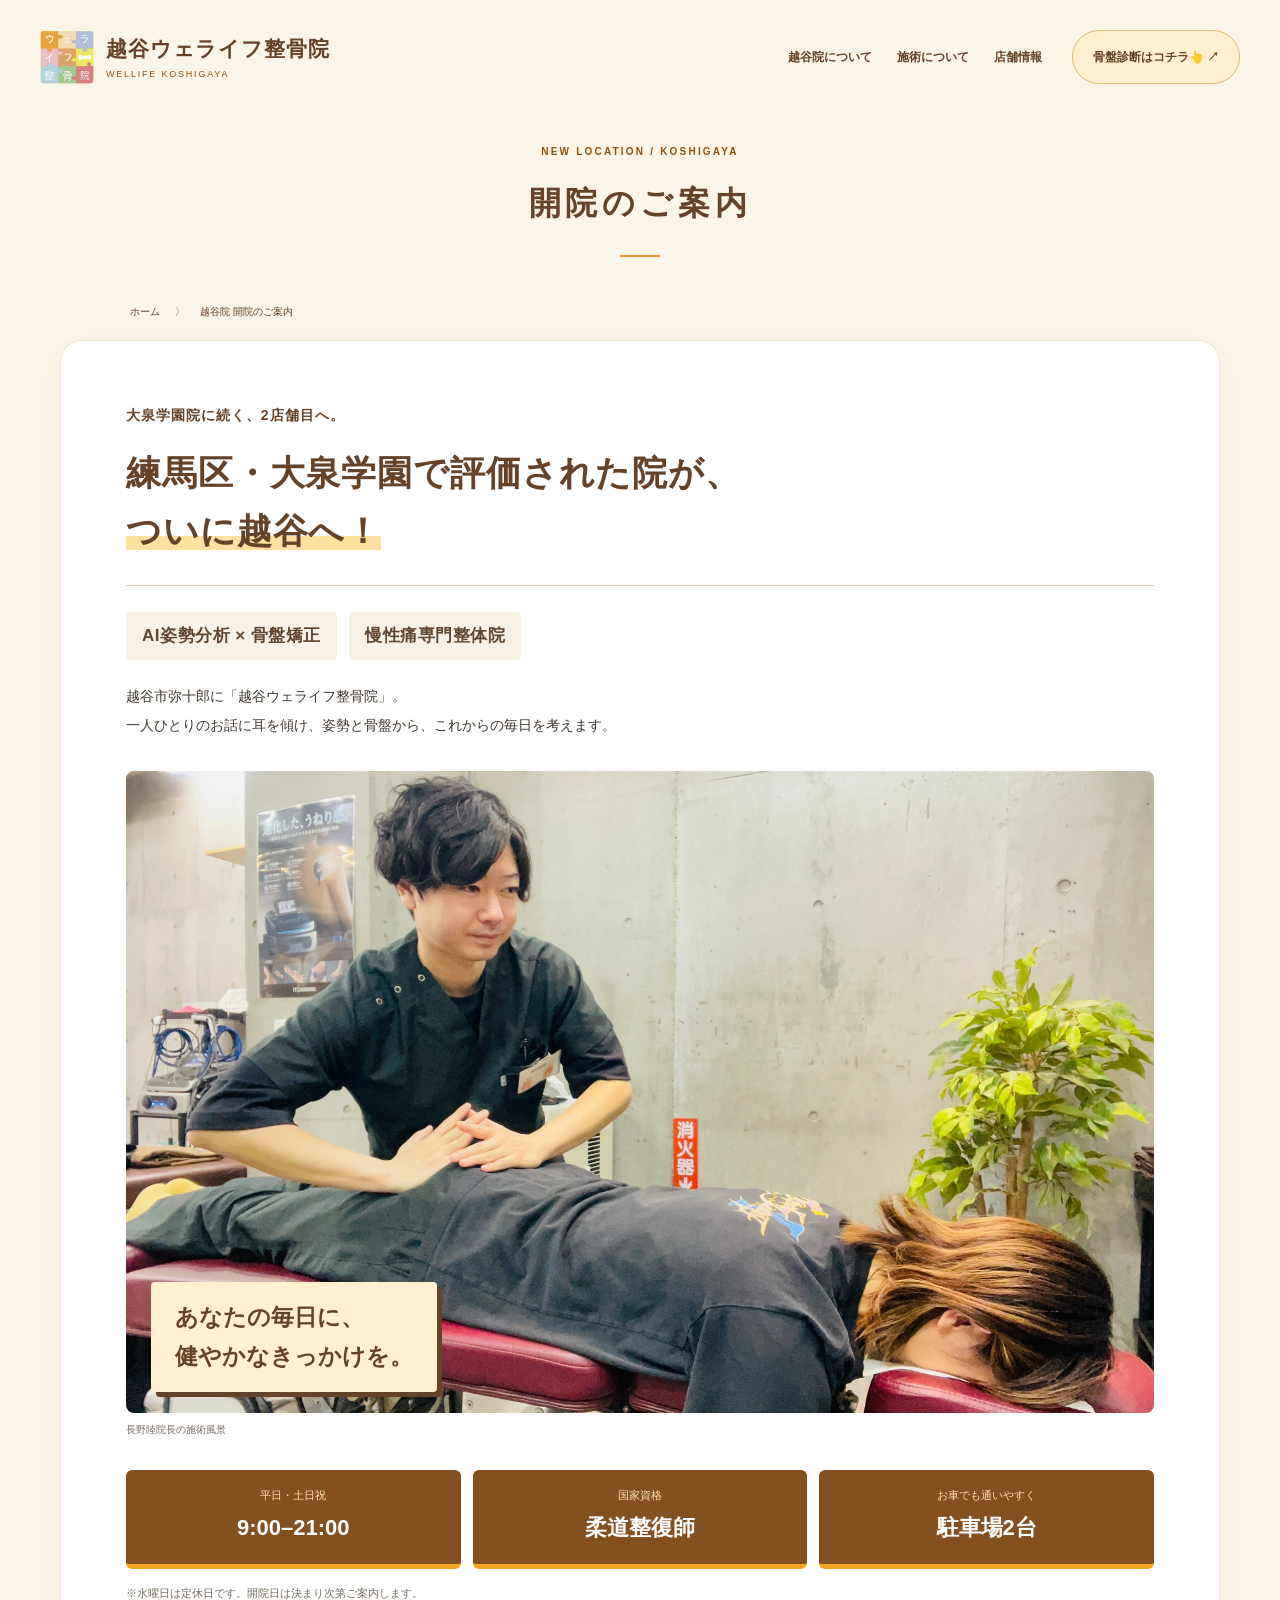
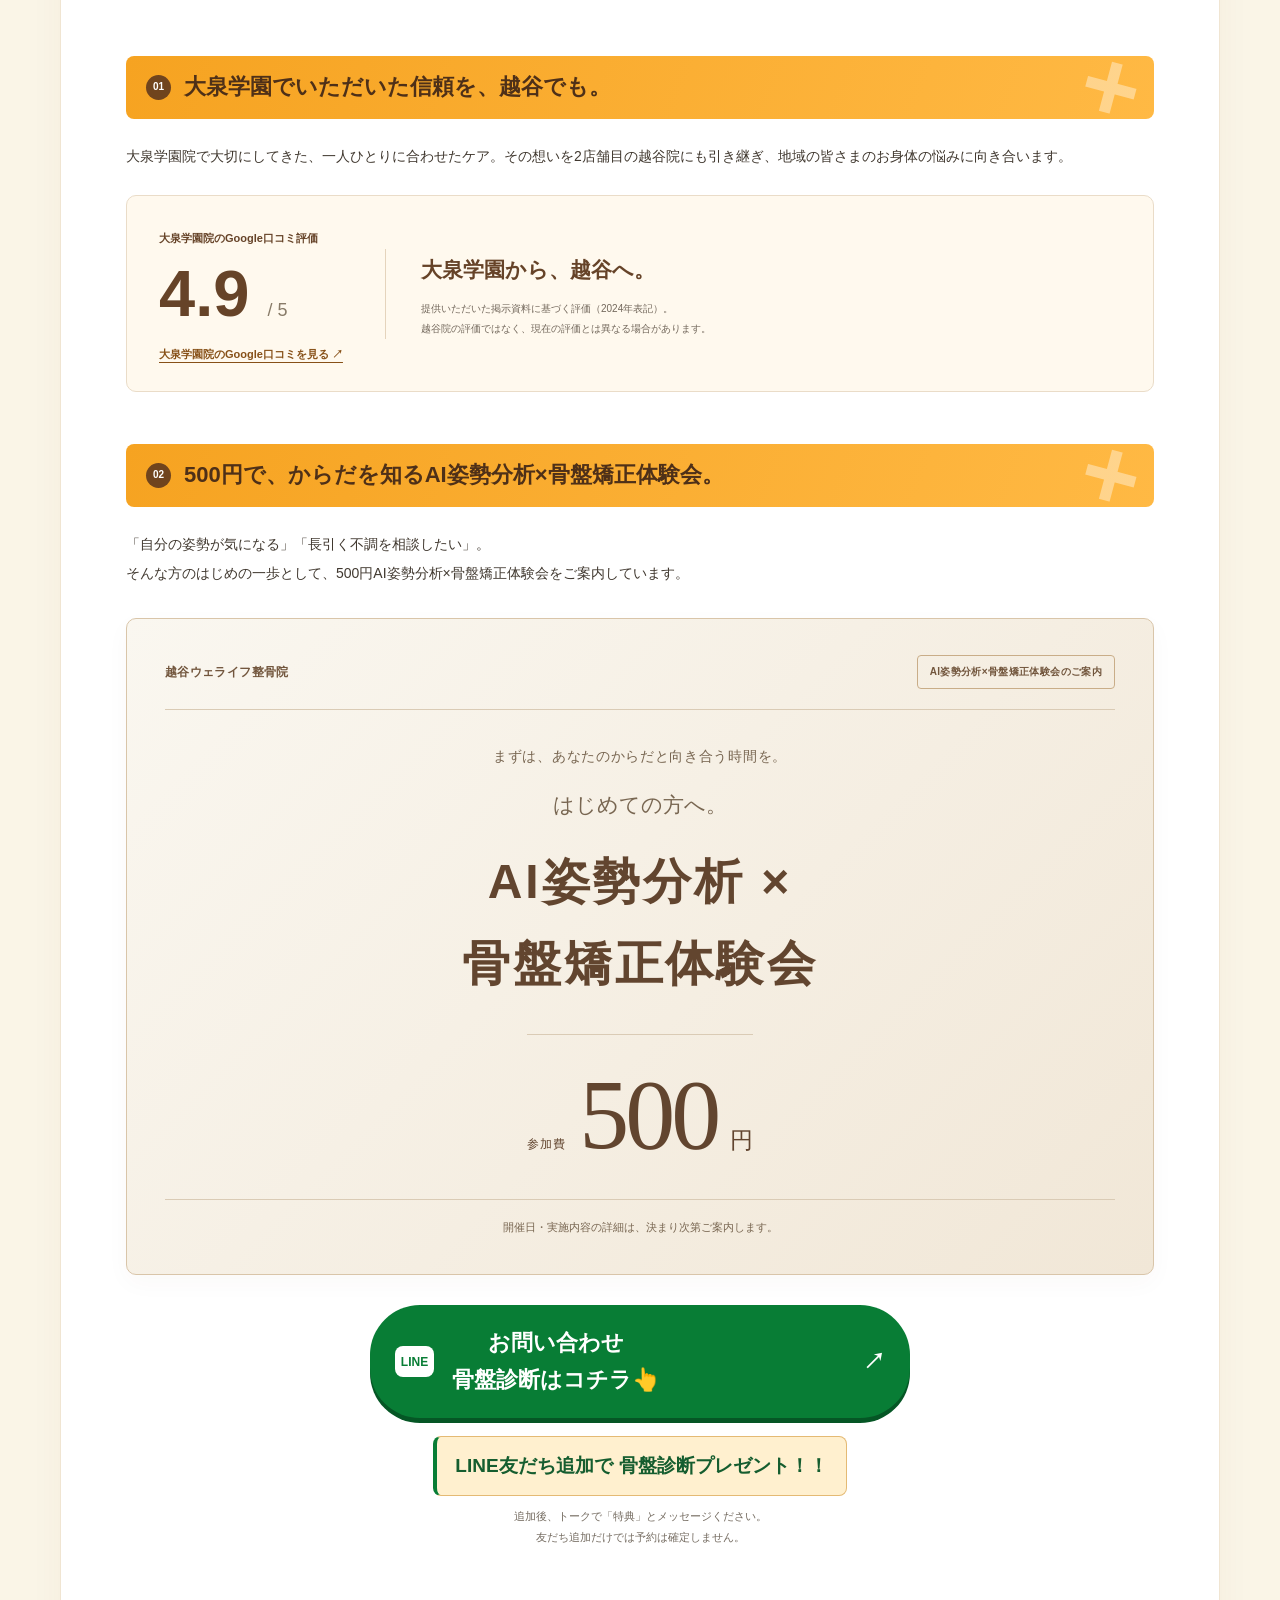
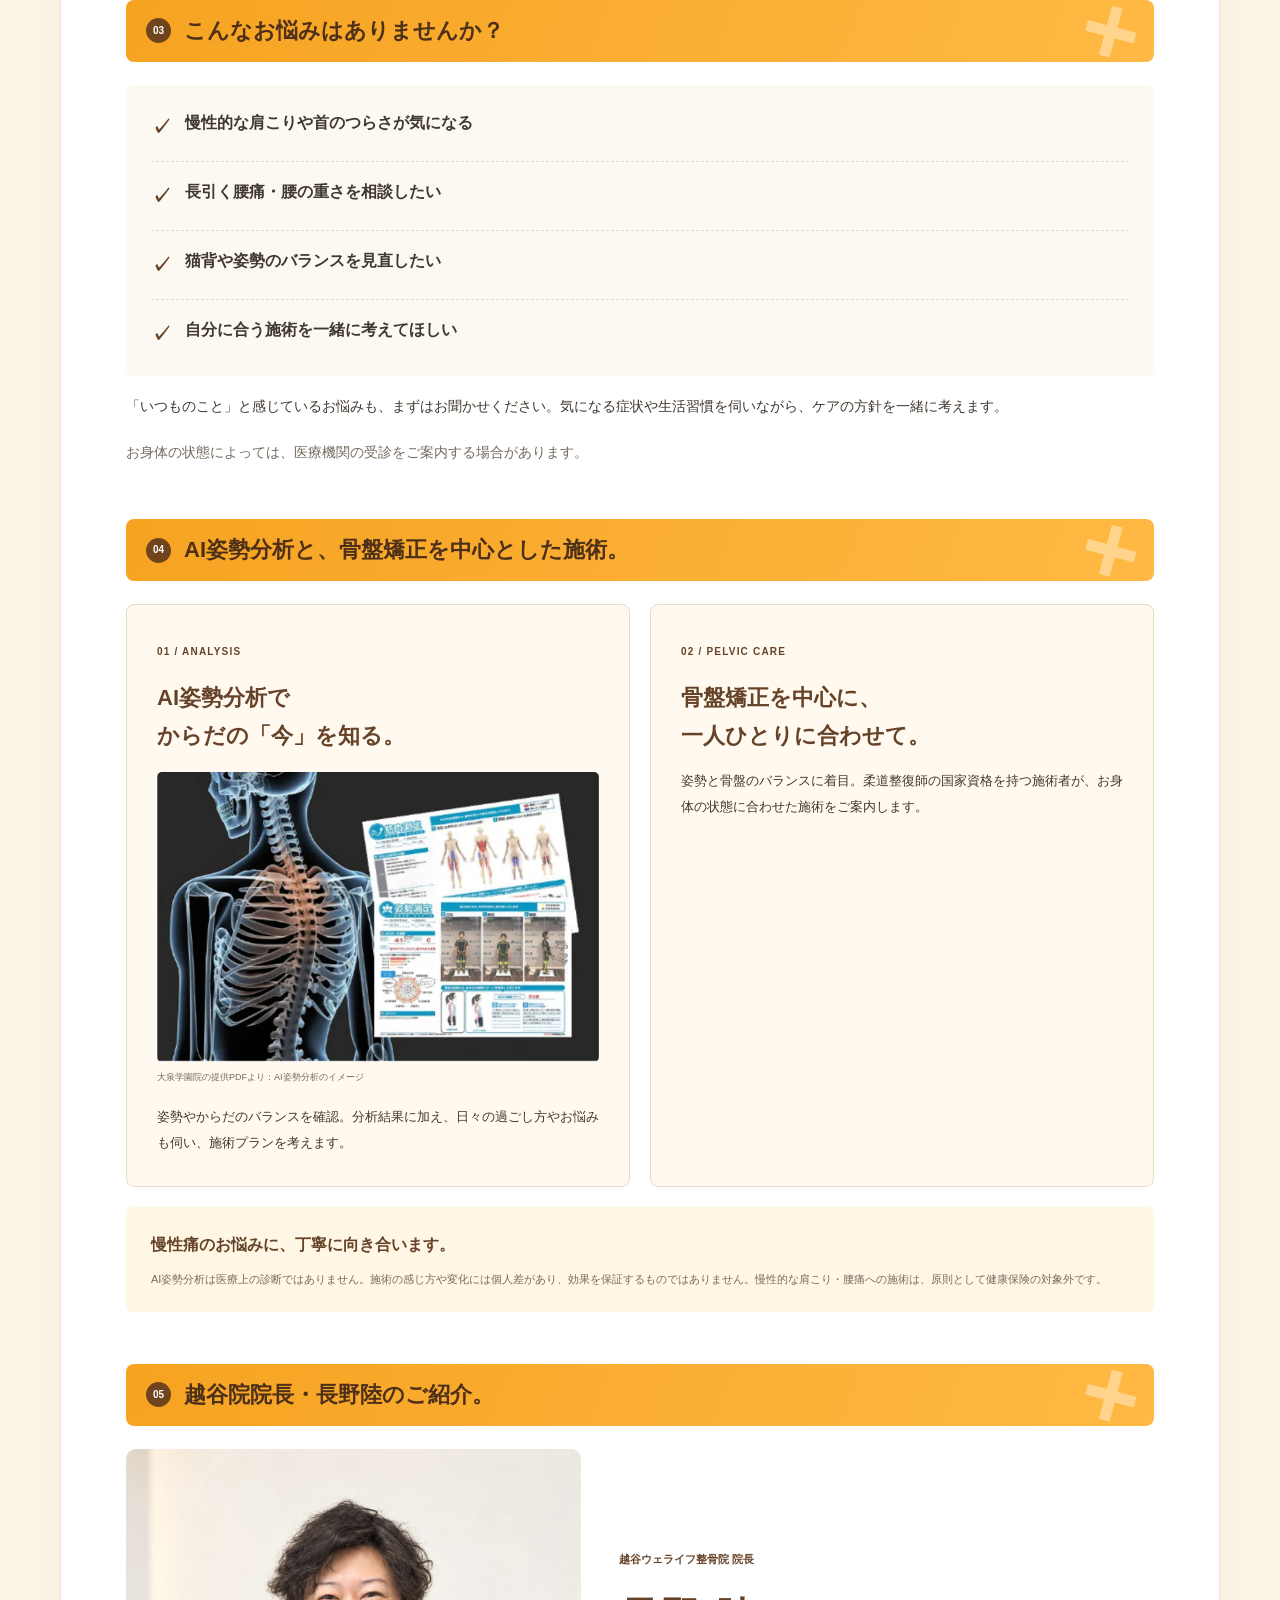
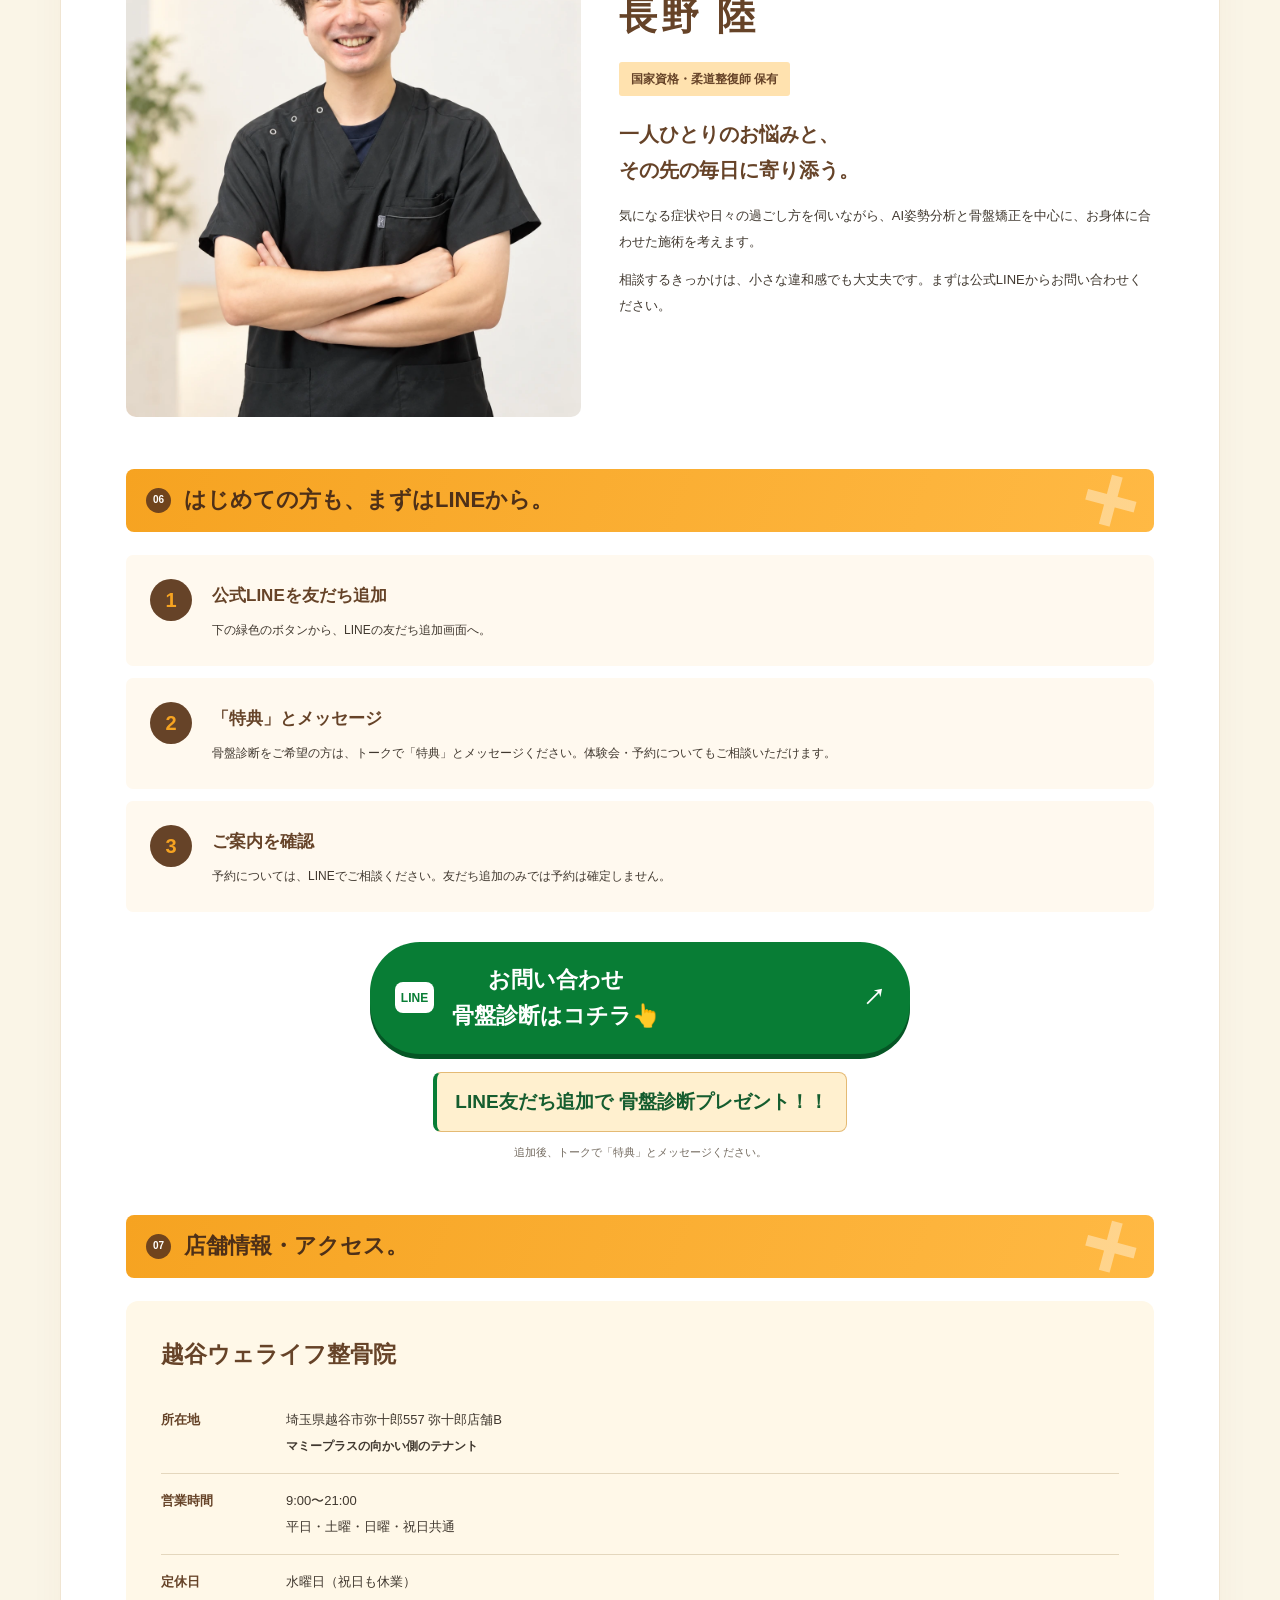
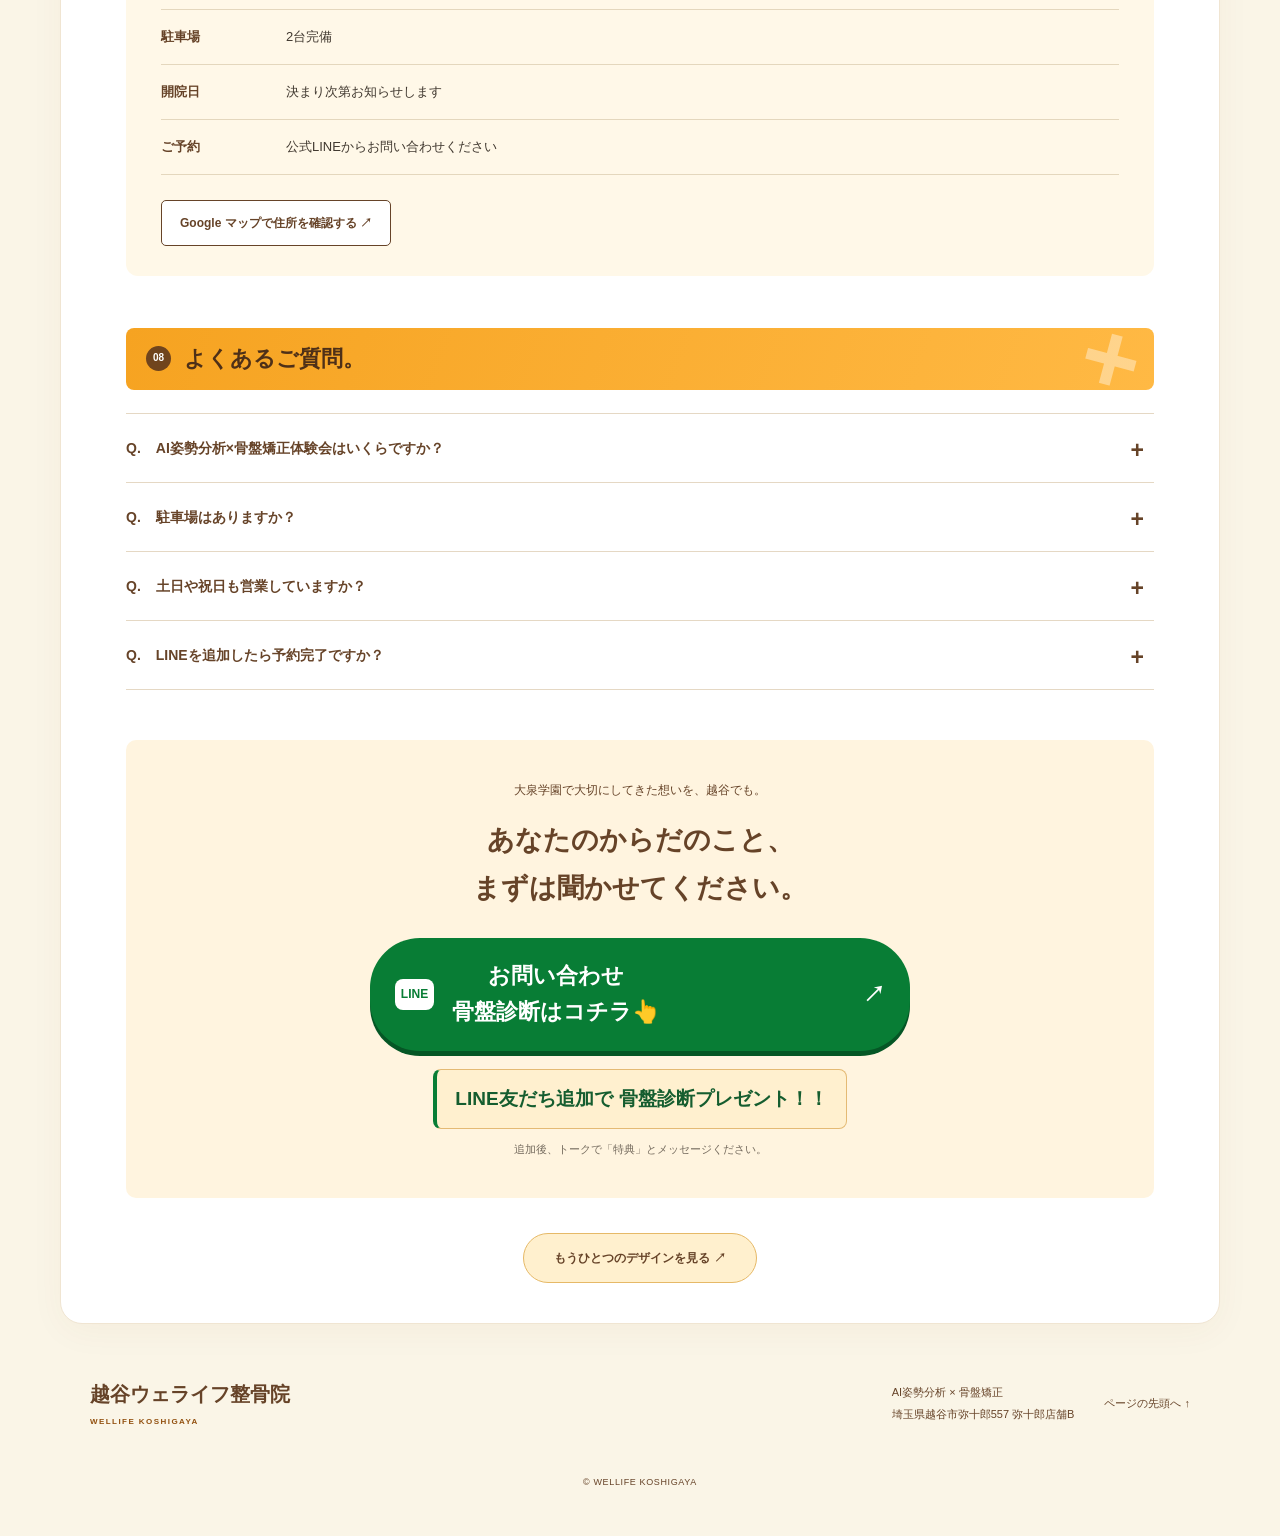
==== commit 82701c8b: "Refine opening page CTAs specialty labels and understated event banner" ====
--- a/opening.html
+++ b/opening.html
@@ -1,7 +1,7 @@
 <!doctype html>
 <html lang="ja">
 <head>
-<meta charset="utf-8"><meta name="viewport" content="width=device-width, initial-scale=1"><meta name="theme-color" content="#fff5df"><meta name="description" content="越谷ウェライフ整骨院の開院案内。AI姿勢分析と骨盤矯正で慢性痛のお悩みに向き合います。500円AI姿勢分析×骨盤矯正体験会のお問い合わせは公式LINEへ。"><title>越谷ウェライフ整骨院｜開院のご案内・500円AI姿勢分析×骨盤矯正体験会</title><link rel="stylesheet" href="opening.css">
+<meta charset="utf-8"><meta name="viewport" content="width=device-width, initial-scale=1"><meta name="theme-color" content="#fff5df"><meta name="description" content="越谷ウェライフ整骨院の開院案内。AI姿勢分析と骨盤矯正で慢性痛のお悩みに向き合います。500円AI姿勢分析×骨盤矯正体験会のお問い合わせは公式LINEへ。"><title>越谷ウェライフ整骨院｜開院のご案内・500円AI姿勢分析×骨盤矯正体験会</title><link rel="stylesheet" href="opening.css?v=20261026-chic">
 </head>
 <body id="top">
 <a class="skip" href="#content">本文へ</a>
@@ -10,16 +10,16 @@
 <div class="page-heading"><p>NEW LOCATION / KOSHIGAYA</p><h1>開院のご案内</h1><span aria-hidden="true"></span></div>
 <div class="breadcrumb"><a href="index.html">ホーム</a><span>〉</span><span>越谷院 開院のご案内</span></div>
 <article class="paper">
-<section class="intro" id="about"><p class="article-tag">大泉学園院に続く、2店舗目へ。</p><h2 class="article-title">練馬区・大泉学園で評価された院が、<br><em>ついに越谷へ！</em></h2><div class="intro-meta"><span>AI姿勢分析 × 骨盤矯正</span><span>慢性痛のお悩みに向き合う整骨院</span></div><p class="lead">越谷市弥十郎に「越谷ウェライフ整骨院」。<br>一人ひとりのお話に耳を傾け、姿勢と骨盤から、これからの毎日を考えます。</p><figure class="main-photo"><img src="assets/nagano-treatment.jpg" alt="長野陸院長が施術を行う様子" width="2048" height="1536" fetchpriority="high"><figcaption>長野陸院長の施術風景</figcaption><div class="photo-label" aria-hidden="true">あなたの毎日に、<br>健やかなきっかけを。</div></figure><div class="facts"><div><small>平日・土日祝</small><strong>9:00–21:00</strong></div><div><small>国家資格</small><strong>柔道整復師</strong></div><div><small>お車でも通いやすく</small><strong>駐車場2台</strong></div></div><p class="caption">※水曜日は定休日です。開院日は決まり次第ご案内します。</p></section>
+<section class="intro" id="about"><p class="article-tag">大泉学園院に続く、2店舗目へ。</p><h2 class="article-title">練馬区・大泉学園で評価された院が、<br><em>ついに越谷へ！</em></h2><div class="intro-meta"><span>AI姿勢分析 × 骨盤矯正</span><span>慢性痛専門整体院</span></div><p class="lead">越谷市弥十郎に「越谷ウェライフ整骨院」。<br>一人ひとりのお話に耳を傾け、姿勢と骨盤から、これからの毎日を考えます。</p><figure class="main-photo"><img src="assets/nagano-treatment.jpg" alt="長野陸院長が施術を行う様子" width="2048" height="1536" fetchpriority="high"><figcaption>長野陸院長の施術風景</figcaption><div class="photo-label" aria-hidden="true">あなたの毎日に、<br>健やかなきっかけを。</div></figure><div class="facts"><div><small>平日・土日祝</small><strong>9:00–21:00</strong></div><div><small>国家資格</small><strong>柔道整復師</strong></div><div><small>お車でも通いやすく</small><strong>駐車場2台</strong></div></div><p class="caption">※水曜日は定休日です。開院日は決まり次第ご案内します。</p></section>
 <section class="block"><h2 class="band"><span>01</span>大泉学園でいただいた信頼を、越谷でも。</h2><p>大泉学園院で大切にしてきた、一人ひとりに合わせたケア。その想いを2店舗目の越谷院にも引き継ぎ、地域の皆さまのお身体の悩みに向き合います。</p><div class="review"><div><span class="mini-label">大泉学園院のGoogle口コミ評価</span><div class="rating">4.9 <span>/ 5</span></div><a class="google-review-link" href="https://www.google.com/search?sca_esv=64345335af5ad8d5&amp;rlz=1C1QUCD_jaJP937JP939&amp;sxsrf=APpeQnuQSlY_cY5R02-mNGz1_TeRtVvrjw:1792735571267&amp;q=%E3%82%A6%E3%82%A7%E3%83%A9%E3%82%A4%E3%83%95%E6%95%B4%E9%AA%A8%E9%99%A2&amp;si=APenkKm7iecQ4G6P-TsbSMFKIQtv3EFIqRAFw-i8uEbk55Z-_2hVX126mCR9XAed55w9wywsMBaq8wJb4nHYjsFi6G99P88vyKD1ftwOUA_P_F-jfBWw58aOosh_YNMP5Se_13fOU_83D562krC8XvhaTND3Y_k3_A%3D%3D&amp;sa=X&amp;ved=2ahUKEwix3Zq3vM-XAxWlna8BHT8hCHgQrrQLegQIGRAA&amp;biw=1366&amp;bih=599&amp;dpr=1" target="_blank" rel="noopener noreferrer">大泉学園院のGoogle口コミを見る ↗<span class="sr-only">（新しいタブで開きます）</span></a></div><div><strong>大泉学園から、越谷へ。</strong><p>提供いただいた掲示資料に基づく評価（2024年表記）。<br>越谷院の評価ではなく、現在の評価とは異なる場合があります。</p></div></div></section>
-<section class="block"><h2 class="band"><span>02</span>500円で、からだを知るAI姿勢分析×骨盤矯正体験会。</h2><p>「自分の姿勢が気になる」「長引く不調を相談したい」。<br>そんな方のはじめの一歩として、500円AI姿勢分析×骨盤矯正体験会をご案内しています。</p><div class="campaign"><div class="campaign-top">越谷ウェライフ整骨院 <span>AI姿勢分析×骨盤矯正体験会のご案内</span></div><p class="campaign-kicker">まずは、あなたのからだと向き合う時間を。</p><h3>はじめての方へ。<br><span class="campaign-event">AI姿勢分析 ×<br>骨盤矯正体験会</span></h3><div class="campaign-price"><span>参加費</span><strong>500</strong><span>円</span></div><p class="campaign-note">開催日・実施内容の詳細は、決まり次第ご案内します。</p></div><div class="cta"><a class="line-button" href="https://lin.ee/sBaUZuD" target="_blank" rel="noopener noreferrer"><span class="line-mark" aria-hidden="true">LINE</span>骨盤診断はコチラ👆 <span aria-hidden="true">↗</span></a><p><strong class="benefit-highlight"><span>LINE友だち追加で</span><span>骨盤診断プレゼント！！</span></strong><br>追加後、トークで「特典」とメッセージください。<br>友だち追加だけでは予約は確定しません。</p></div></section>
+<section class="block"><h2 class="band"><span>02</span>500円で、からだを知るAI姿勢分析×骨盤矯正体験会。</h2><p>「自分の姿勢が気になる」「長引く不調を相談したい」。<br>そんな方のはじめの一歩として、500円AI姿勢分析×骨盤矯正体験会をご案内しています。</p><div class="campaign"><div class="campaign-top">越谷ウェライフ整骨院 <span>AI姿勢分析×骨盤矯正体験会のご案内</span></div><p class="campaign-kicker">まずは、あなたのからだと向き合う時間を。</p><h3>はじめての方へ。<br><span class="campaign-event">AI姿勢分析 ×<br>骨盤矯正体験会</span></h3><div class="campaign-price"><span>参加費</span><strong>500</strong><span>円</span></div><p class="campaign-note">開催日・実施内容の詳細は、決まり次第ご案内します。</p></div><div class="cta"><a class="line-button" href="https://lin.ee/sBaUZuD" target="_blank" rel="noopener noreferrer"><span class="line-mark" aria-hidden="true">LINE</span><span class="cta-copy">お問い合わせ<br>骨盤診断はコチラ👆</span> <span aria-hidden="true">↗</span></a><p><strong class="benefit-highlight"><span>LINE友だち追加で</span><span>骨盤診断プレゼント！！</span></strong><br>追加後、トークで「特典」とメッセージください。<br>友だち追加だけでは予約は確定しません。</p></div></section>
 <section class="block"><h2 class="band"><span>03</span>こんなお悩みはありませんか？</h2><ul class="worries"><li><span>✓</span>慢性的な肩こりや首のつらさが気になる</li><li><span>✓</span>長引く腰痛・腰の重さを相談したい</li><li><span>✓</span>猫背や姿勢のバランスを見直したい</li><li><span>✓</span>自分に合う施術を一緒に考えてほしい</li></ul><p>「いつものこと」と感じているお悩みも、まずはお聞かせください。気になる症状や生活習慣を伺いながら、ケアの方針を一緒に考えます。</p><p class="caption">お身体の状態によっては、医療機関の受診をご案内する場合があります。</p></section>
 <section class="block" id="care"><h2 class="band"><span>04</span>AI姿勢分析と、骨盤矯正を中心とした施術。</h2><div class="care-grid"><div class="care-card"><span class="care-num">01 / ANALYSIS</span><h3>AI姿勢分析で<br>からだの「今」を知る。</h3><figure class="analysis-photo"><img src="assets/ai-posture-analysis.png" alt="骨格と姿勢分析レポートを組み合わせた、PDF掲載のAI姿勢分析イメージ" width="630" height="414" loading="lazy"><figcaption>大泉学園院の提供PDFより：AI姿勢分析のイメージ</figcaption></figure><p>姿勢やからだのバランスを確認。分析結果に加え、日々の過ごし方やお悩みも伺い、施術プランを考えます。</p></div><div class="care-card"><span class="care-num">02 / PELVIC CARE</span><h3>骨盤矯正を中心に、<br>一人ひとりに合わせて。</h3><p>姿勢と骨盤のバランスに着目。柔道整復師の国家資格を持つ施術者が、お身体の状態に合わせた施術をご案内します。</p></div></div><div class="care-note"><strong>慢性痛のお悩みに、丁寧に向き合います。</strong><p>AI姿勢分析は医療上の診断ではありません。施術の感じ方や変化には個人差があり、効果を保証するものではありません。慢性的な肩こり・腰痛への施術は、原則として健康保険の対象外です。</p></div></section>
 <section class="block"><h2 class="band"><span>05</span>越谷院院長・長野陸のご紹介。</h2><div class="director"><figure><img src="assets/nagano-portrait.webp" alt="越谷院院長の長野陸" width="1122" height="1402" loading="lazy"></figure><div><p class="mini-label">越谷ウェライフ整骨院 院長</p><h3>長野 陸</h3><span class="qualification">国家資格・柔道整復師 保有</span><h4>一人ひとりのお悩みと、<br>その先の毎日に寄り添う。</h4><p>気になる症状や日々の過ごし方を伺いながら、AI姿勢分析と骨盤矯正を中心に、お身体に合わせた施術を考えます。</p><p>相談するきっかけは、小さな違和感でも大丈夫です。まずは公式LINEからお問い合わせください。</p></div></div></section>
-<section class="block"><h2 class="band"><span>06</span>はじめての方も、まずはLINEから。</h2><ol class="steps"><li><span>1</span><div><h3>公式LINEを友だち追加</h3><p>下の緑色のボタンから、LINEの友だち追加画面へ。</p></div></li><li><span>2</span><div><h3>「特典」とメッセージ</h3><p>骨盤診断をご希望の方は、トークで「特典」とメッセージください。体験会・予約についてもご相談いただけます。</p></div></li><li><span>3</span><div><h3>ご案内を確認</h3><p>予約については、LINEでご相談ください。友だち追加のみでは予約は確定しません。</p></div></li></ol><div class="cta"><a class="line-button" href="https://lin.ee/sBaUZuD" target="_blank" rel="noopener noreferrer"><span class="line-mark" aria-hidden="true">LINE</span>骨盤診断はコチラ👆 <span aria-hidden="true">↗</span></a><p><strong class="benefit-highlight"><span>LINE友だち追加で</span><span>骨盤診断プレゼント！！</span></strong><br>追加後、トークで「特典」とメッセージください。</p></div></section>
+<section class="block"><h2 class="band"><span>06</span>はじめての方も、まずはLINEから。</h2><ol class="steps"><li><span>1</span><div><h3>公式LINEを友だち追加</h3><p>下の緑色のボタンから、LINEの友だち追加画面へ。</p></div></li><li><span>2</span><div><h3>「特典」とメッセージ</h3><p>骨盤診断をご希望の方は、トークで「特典」とメッセージください。体験会・予約についてもご相談いただけます。</p></div></li><li><span>3</span><div><h3>ご案内を確認</h3><p>予約については、LINEでご相談ください。友だち追加のみでは予約は確定しません。</p></div></li></ol><div class="cta"><a class="line-button" href="https://lin.ee/sBaUZuD" target="_blank" rel="noopener noreferrer"><span class="line-mark" aria-hidden="true">LINE</span><span class="cta-copy">お問い合わせ<br>骨盤診断はコチラ👆</span> <span aria-hidden="true">↗</span></a><p><strong class="benefit-highlight"><span>LINE友だち追加で</span><span>骨盤診断プレゼント！！</span></strong><br>追加後、トークで「特典」とメッセージください。</p></div></section>
 <section class="block" id="access"><h2 class="band"><span>07</span>店舗情報・アクセス。</h2><div class="access-box"><h3>越谷ウェライフ整骨院</h3><dl><div><dt>所在地</dt><dd>埼玉県越谷市弥十郎557 弥十郎店舗B<br><strong>マミープラスの向かい側のテナント</strong></dd></div><div><dt>営業時間</dt><dd>9:00〜21:00<br>平日・土曜・日曜・祝日共通</dd></div><div><dt>定休日</dt><dd>水曜日（祝日も休業）</dd></div><div><dt>駐車場</dt><dd>2台完備</dd></div><div><dt>開院日</dt><dd>決まり次第お知らせします</dd></div><div><dt>ご予約</dt><dd>公式LINEからお問い合わせください</dd></div></dl><a class="map-button" href="https://www.google.com/maps/search/?api=1&query=%E8%B6%8A%E8%B0%B7%E5%B8%82%E5%BC%A5%E5%8D%81%E9%83%8E557%20%E5%BC%A5%E5%8D%81%E9%83%8E%E5%BA%97%E8%88%97B" target="_blank" rel="noopener noreferrer">Google マップで住所を確認する ↗</a></div></section>
 <section class="block"><h2 class="band"><span>08</span>よくあるご質問。</h2><div class="faq"><details><summary>AI姿勢分析×骨盤矯正体験会はいくらですか？</summary><p>参加費は500円です。開催日・実施内容・参加条件などの詳細は、決まり次第ご案内します。</p></details><details><summary>駐車場はありますか？</summary><p>2台分の駐車場をご用意しています。</p></details><details><summary>土日や祝日も営業していますか？</summary><p>土日祝日も9:00〜21:00で営業します。水曜日は祝日でも定休日です。</p></details><details><summary>LINEを追加したら予約完了ですか？</summary><p>友だち追加だけでは予約は確定しません。トークでAI姿勢分析×骨盤矯正体験会や予約についてお問い合わせください。</p></details></div></section>
-<section class="last-cta"><p>大泉学園で大切にしてきた想いを、越谷でも。</p><h2>あなたのからだのこと、<br>まずは聞かせてください。</h2><a class="line-button" href="https://lin.ee/sBaUZuD" target="_blank" rel="noopener noreferrer"><span class="line-mark" aria-hidden="true">LINE</span>骨盤診断はコチラ👆 <span aria-hidden="true">↗</span></a><p class="caption"><strong class="benefit-highlight"><span>LINE友だち追加で</span><span>骨盤診断プレゼント！！</span></strong><br>追加後、トークで「特典」とメッセージください。</p></section>
+<section class="last-cta"><p>大泉学園で大切にしてきた想いを、越谷でも。</p><h2>あなたのからだのこと、<br>まずは聞かせてください。</h2><a class="line-button" href="https://lin.ee/sBaUZuD" target="_blank" rel="noopener noreferrer"><span class="line-mark" aria-hidden="true">LINE</span><span class="cta-copy">お問い合わせ<br>骨盤診断はコチラ👆</span> <span aria-hidden="true">↗</span></a><p class="caption"><strong class="benefit-highlight"><span>LINE友だち追加で</span><span>骨盤診断プレゼント！！</span></strong><br>追加後、トークで「特典」とメッセージください。</p></section>
 <a class="back-home" href="index.html">もうひとつのデザインを見る ↗</a>
 </article>
 </main>
--- a/opening.css
+++ b/opening.css
@@ -36,3 +36,21 @@
 .benefit-highlight{display:inline-flex;flex-wrap:wrap;justify-content:center;gap:0 6px;background:#fff0cf;color:#155d2f;border:1px solid #e4ba74;border-left:4px solid #087d35;border-radius:8px;padding:12px 18px;font-size:19px;line-height:1.8;font-weight:700;margin:4px 0 10px;max-width:100%}
 .benefit-highlight>span{display:inline-block}
 @media(max-width:700px){.benefit-highlight{font-size:14px;padding:10px 12px;gap:0 4px}}
+
+/* 冒頭の特徴を読みやすく、体験会は落ち着いた案内に */
+.intro-meta{gap:12px;margin-top:26px}
+.intro-meta>span{font-family:"Hiragino Kaku Gothic ProN","Yu Gothic",Meiryo,sans-serif;font-size:17px;font-weight:700;line-height:1.8;padding:9px 16px;background:#f8f1e5;color:#62452f;letter-spacing:.03em}
+.line-button .cta-copy{display:block;text-align:center;line-height:1.65;font-size:inherit}
+.campaign{background:linear-gradient(135deg,#faf7f0,#f1e7d7);border:1px solid #d9c5a9;border-radius:10px;padding:36px 38px;color:#62452f;box-shadow:0 8px 24px #62452f08}
+.campaign-top{color:#72563d;border-bottom:1px solid #dacbb5;padding-bottom:20px;letter-spacing:.03em}
+.campaign-top>span{background:transparent;color:#72563d;border:1px solid #c9ad88;border-radius:4px;padding:6px 12px}
+.campaign-kicker{color:#786651;font-weight:500;letter-spacing:.05em;margin-top:32px}
+.campaign h3{font-weight:500;color:#786651;font-size:21px;margin-top:18px}
+.campaign h3>span.campaign-event{background:transparent;color:#62452f;box-shadow:none;border-radius:0;font-size:clamp(29px,4vw,48px);font-weight:600;letter-spacing:.06em;line-height:1.7;padding:8px 0 12px;margin-top:10px}
+.campaign-price{border-top:1px solid #dacbb5;width:fit-content;min-width:220px;margin:18px auto 0;padding-top:20px;color:#62452f;gap:13px}
+.campaign-price strong{font-family:Georgia,"Times New Roman",serif;font-weight:400;font-size:100px;letter-spacing:-.04em}
+.campaign-price>span:first-child{font-size:12px;letter-spacing:.1em}
+.campaign-price>span:last-child{font-size:23px;font-weight:500}
+.campaign-note{background:transparent;border-top:1px solid #dacbb5;border-radius:0;font-size:11px;color:#786651;margin-top:24px;padding:16px 0 0}
+@media(max-width:700px){.intro-meta{gap:9px;margin-top:20px}.intro-meta>span{font-size:15px;line-height:1.8;padding:8px 12px}.campaign{padding:24px 19px}.campaign-top{font-size:10px;padding-bottom:16px;justify-content:center}.campaign-top>span{font-size:9px;text-align:center}.campaign-kicker{font-size:11px;line-height:1.9;margin-top:25px}.campaign h3{font-size:17px}.campaign h3>span.campaign-event{font-size:27px;letter-spacing:.02em;padding:6px 0 10px}.campaign-price{min-width:190px;margin-top:12px;padding-top:15px;gap:10px}.campaign-price strong{font-size:82px}.campaign-price>span:last-child{font-size:21px}.campaign-note{font-size:10px;line-height:1.9;margin-top:20px}.line-button .cta-copy{font-size:14px}}
+@media(max-width:360px){.intro-meta>span{font-size:14px}.campaign h3>span.campaign-event{font-size:24px}.line-button .cta-copy{font-size:12px}}
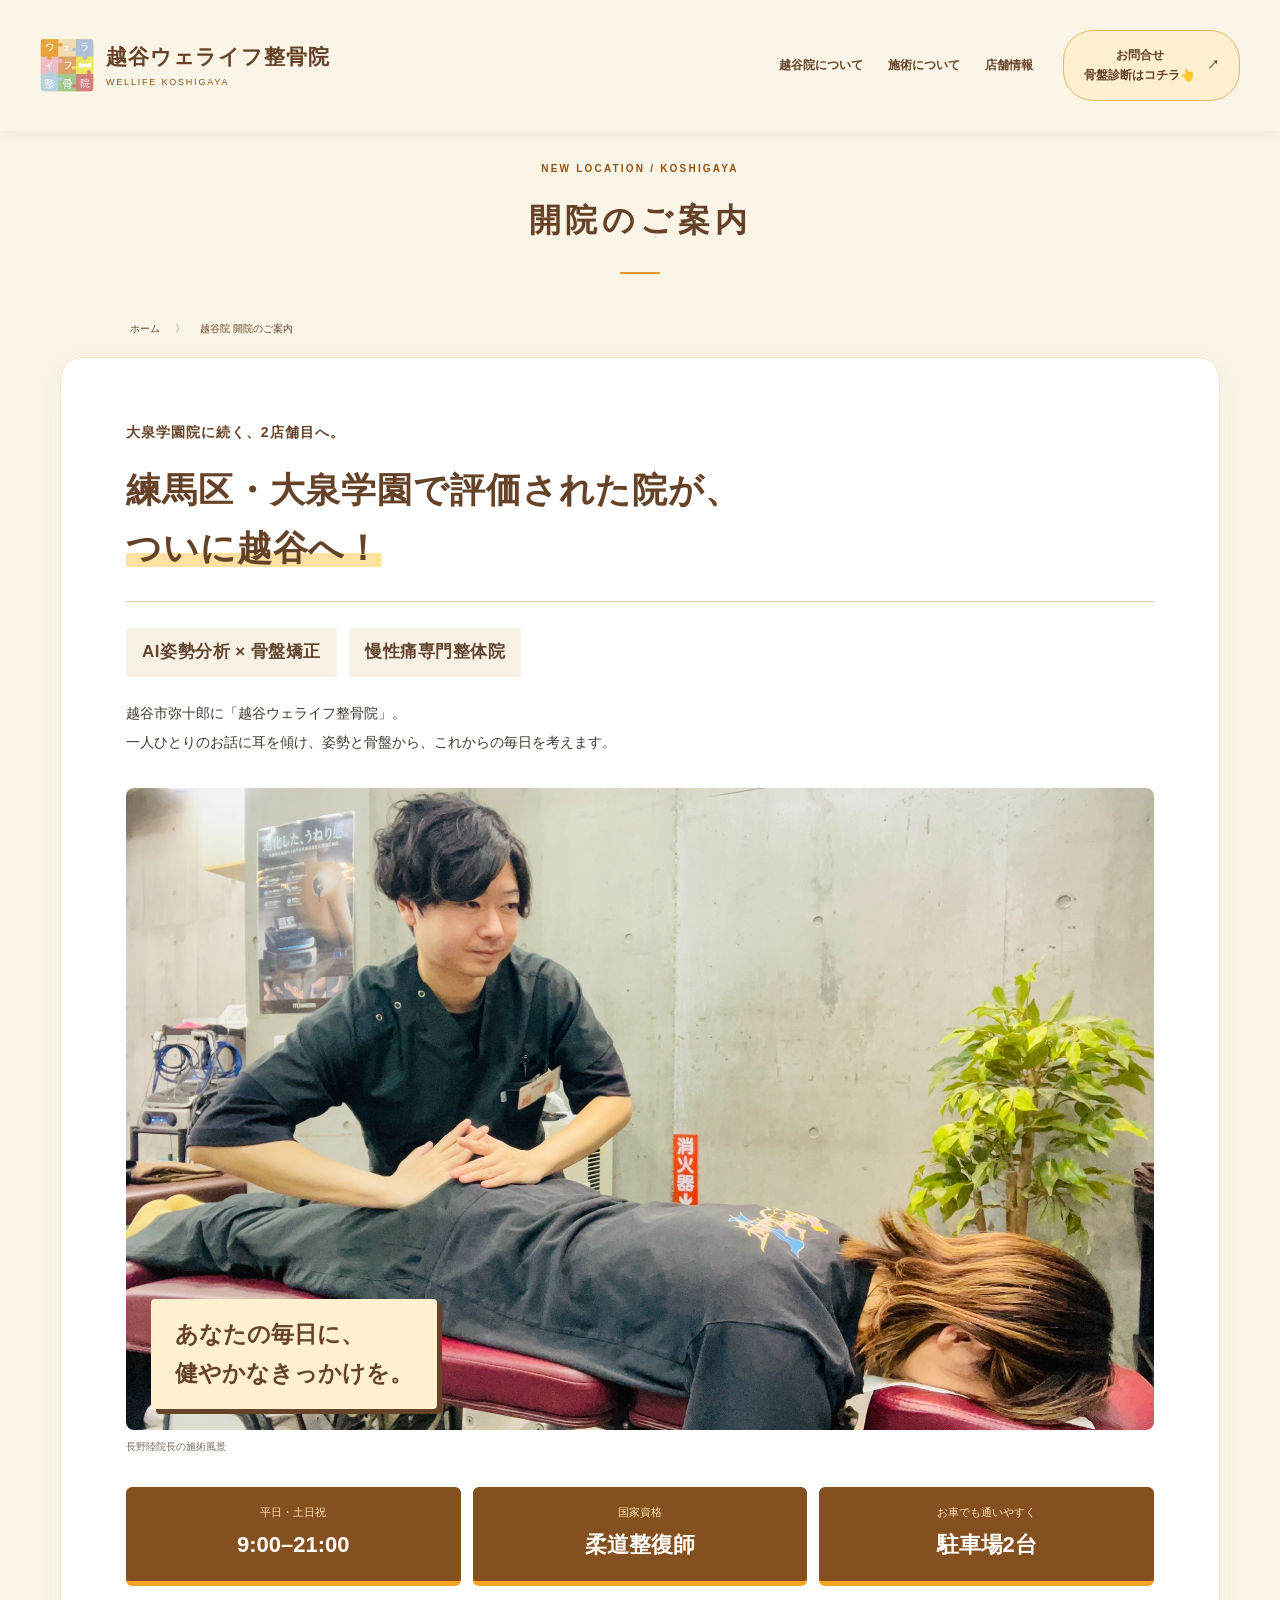
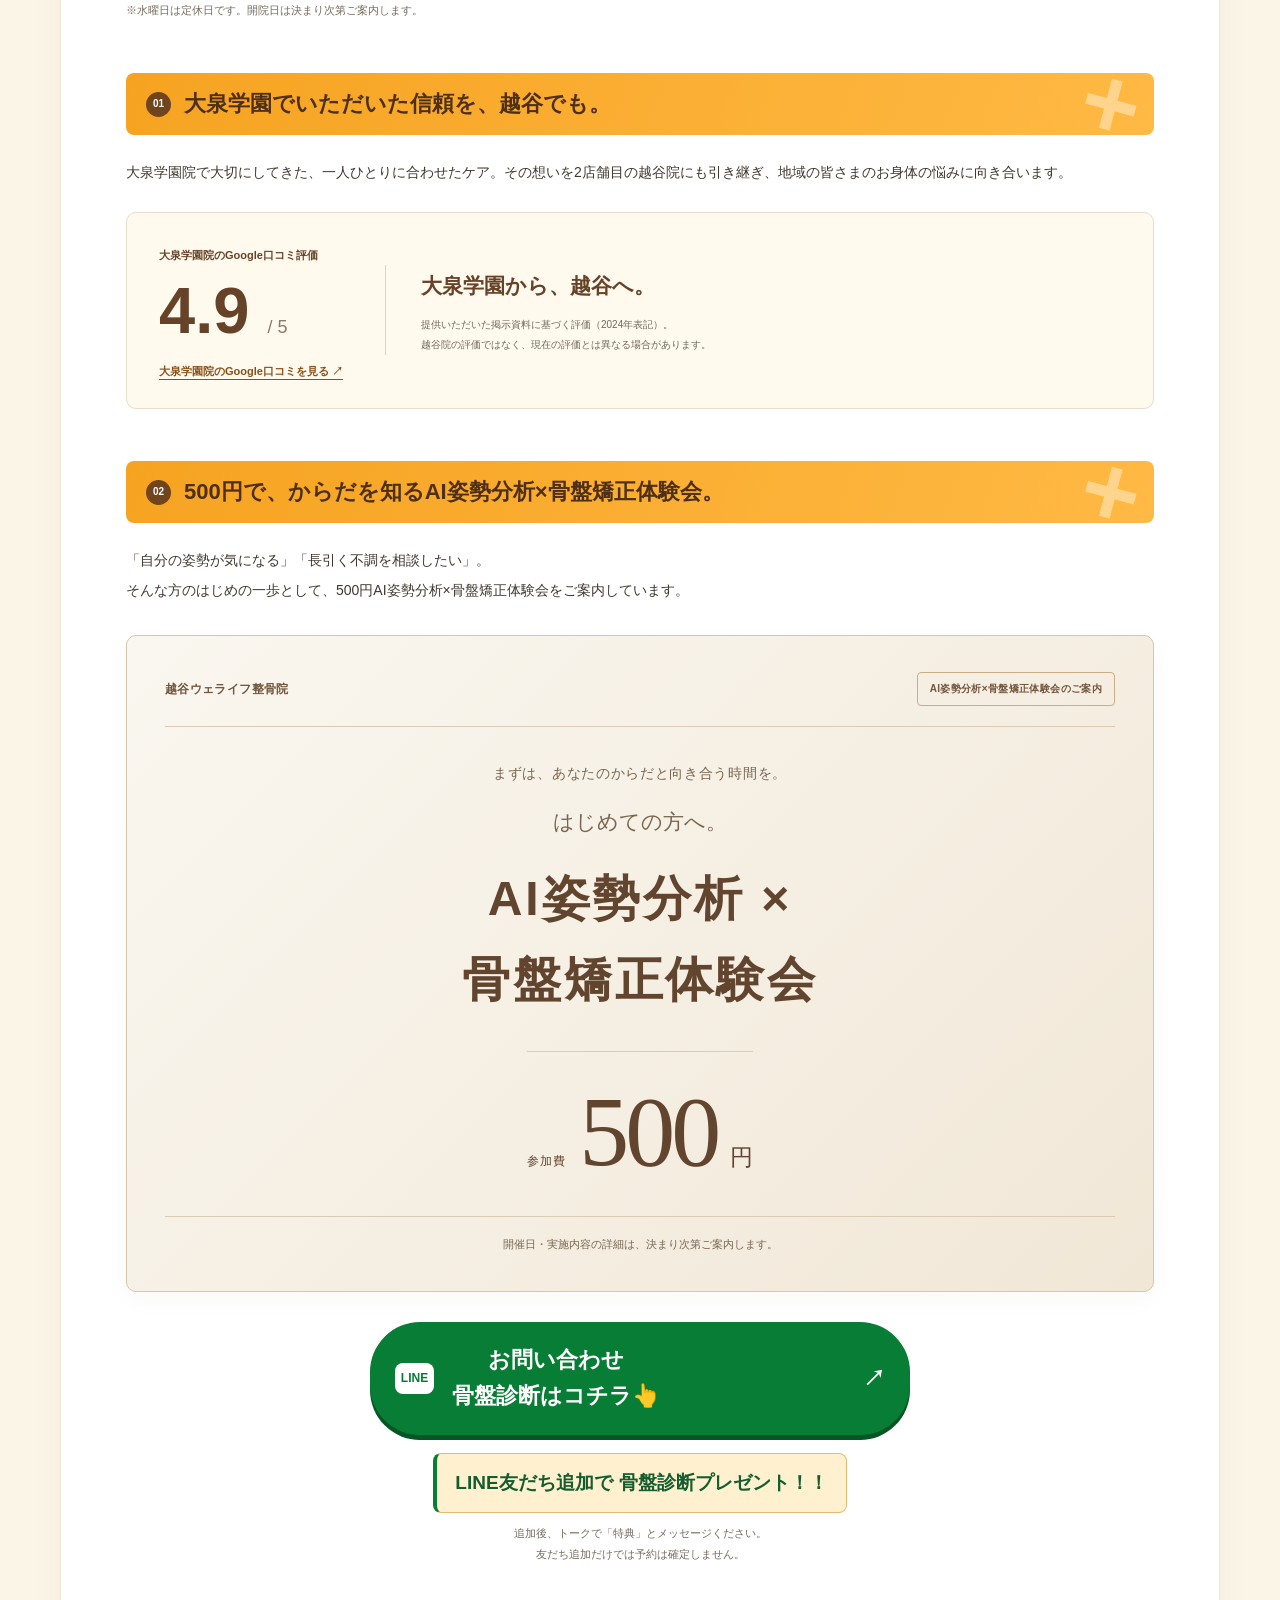
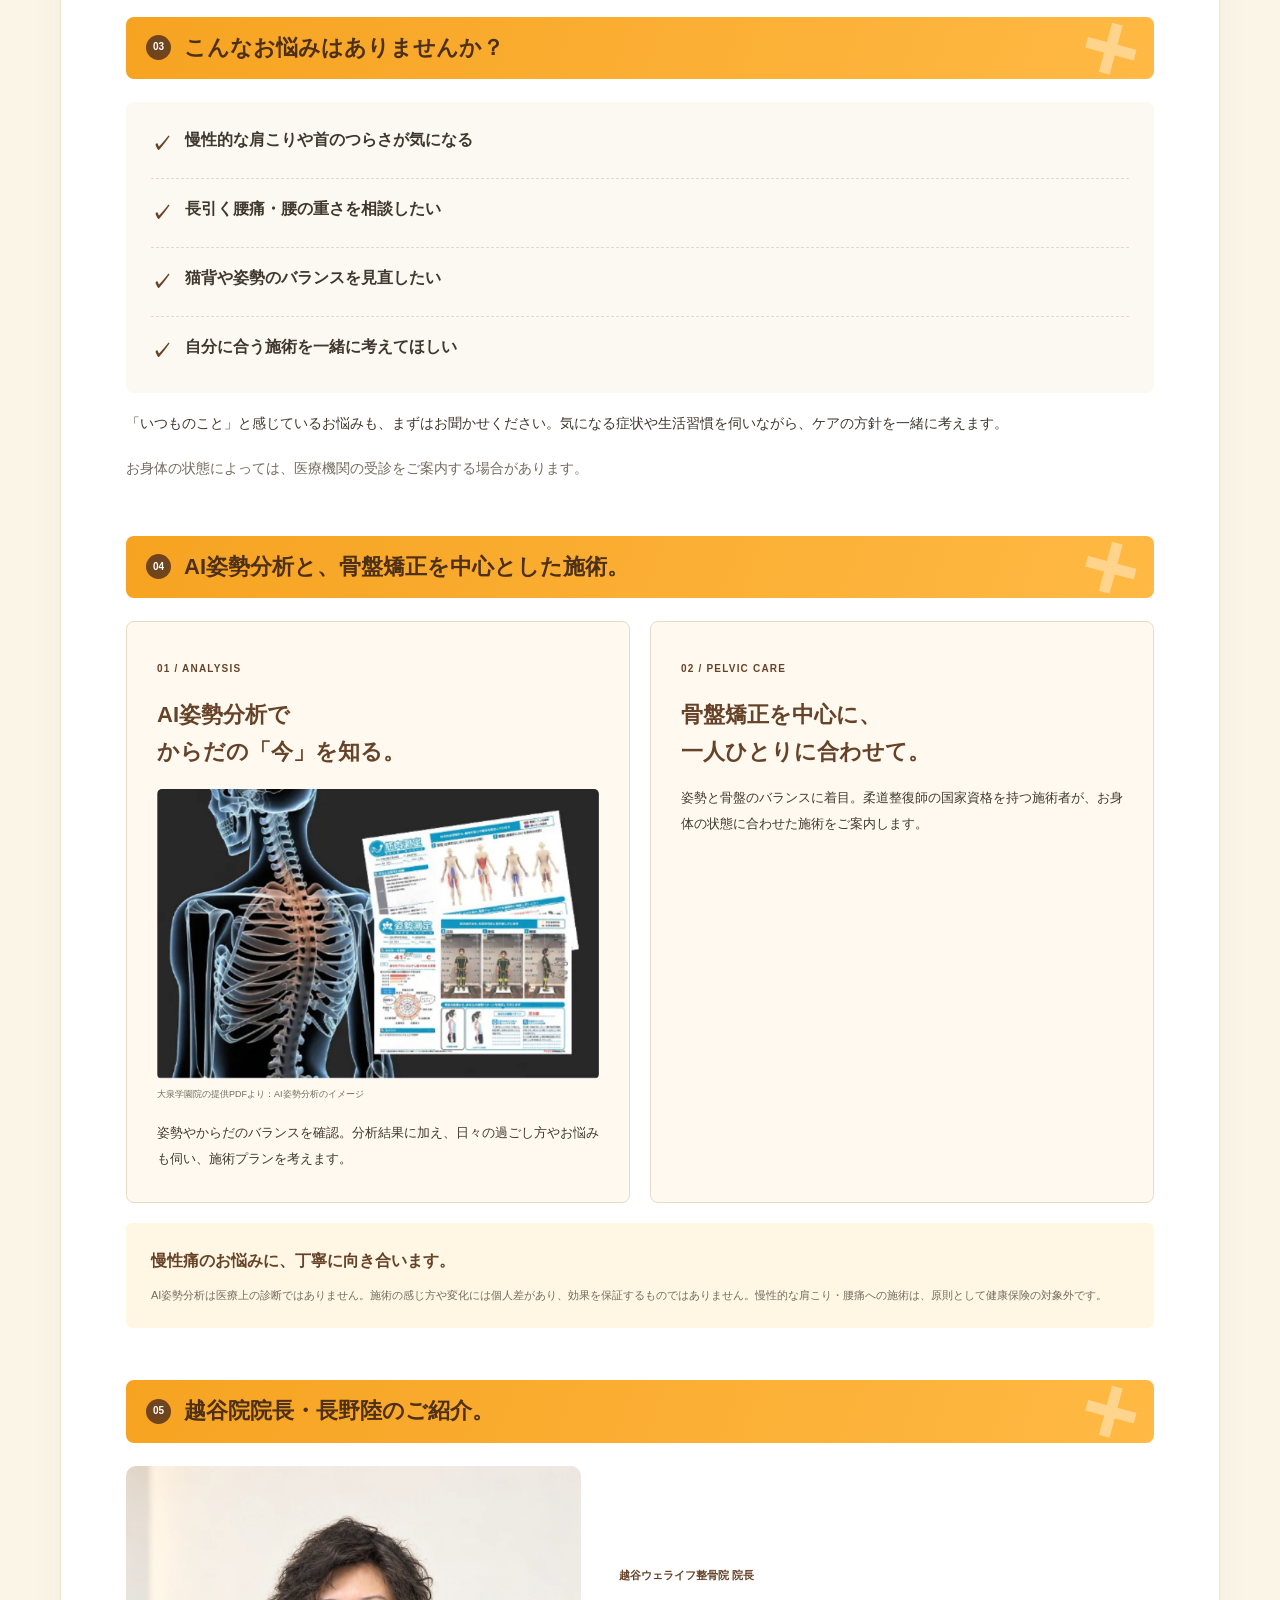
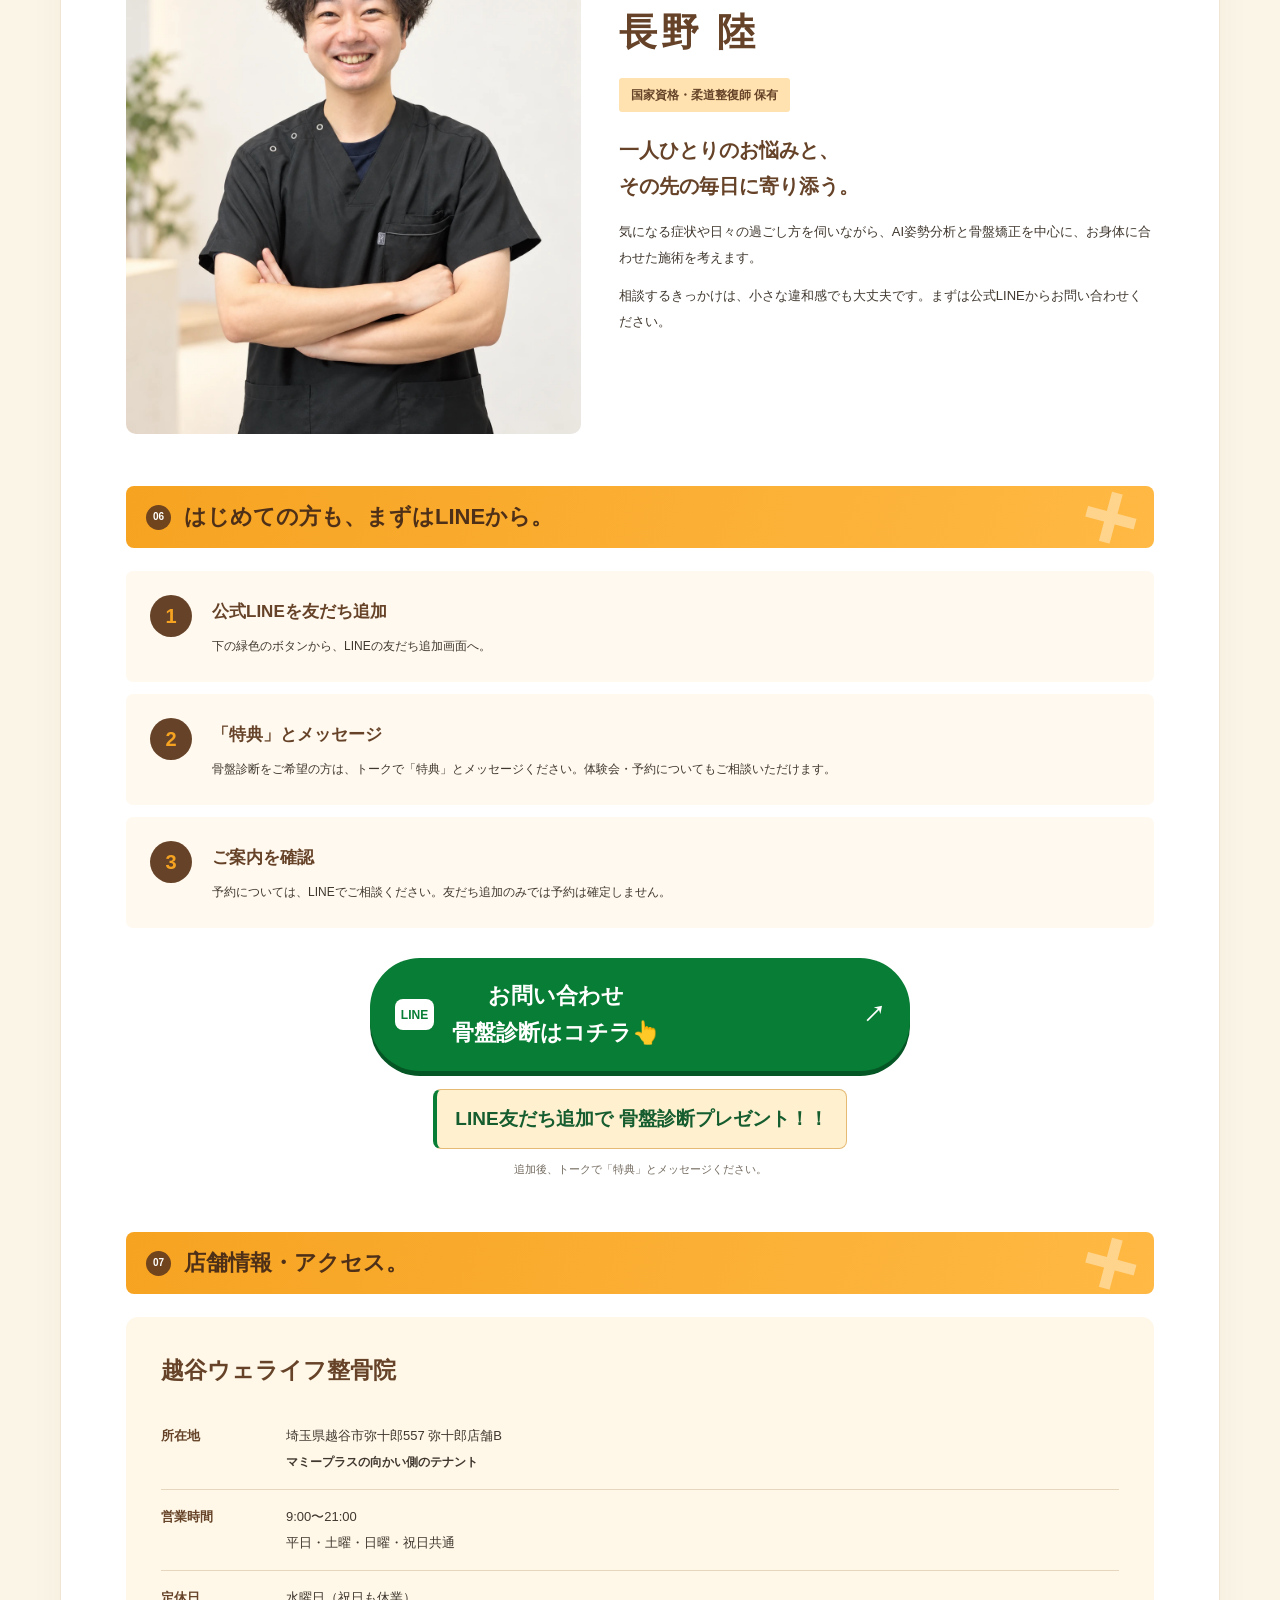
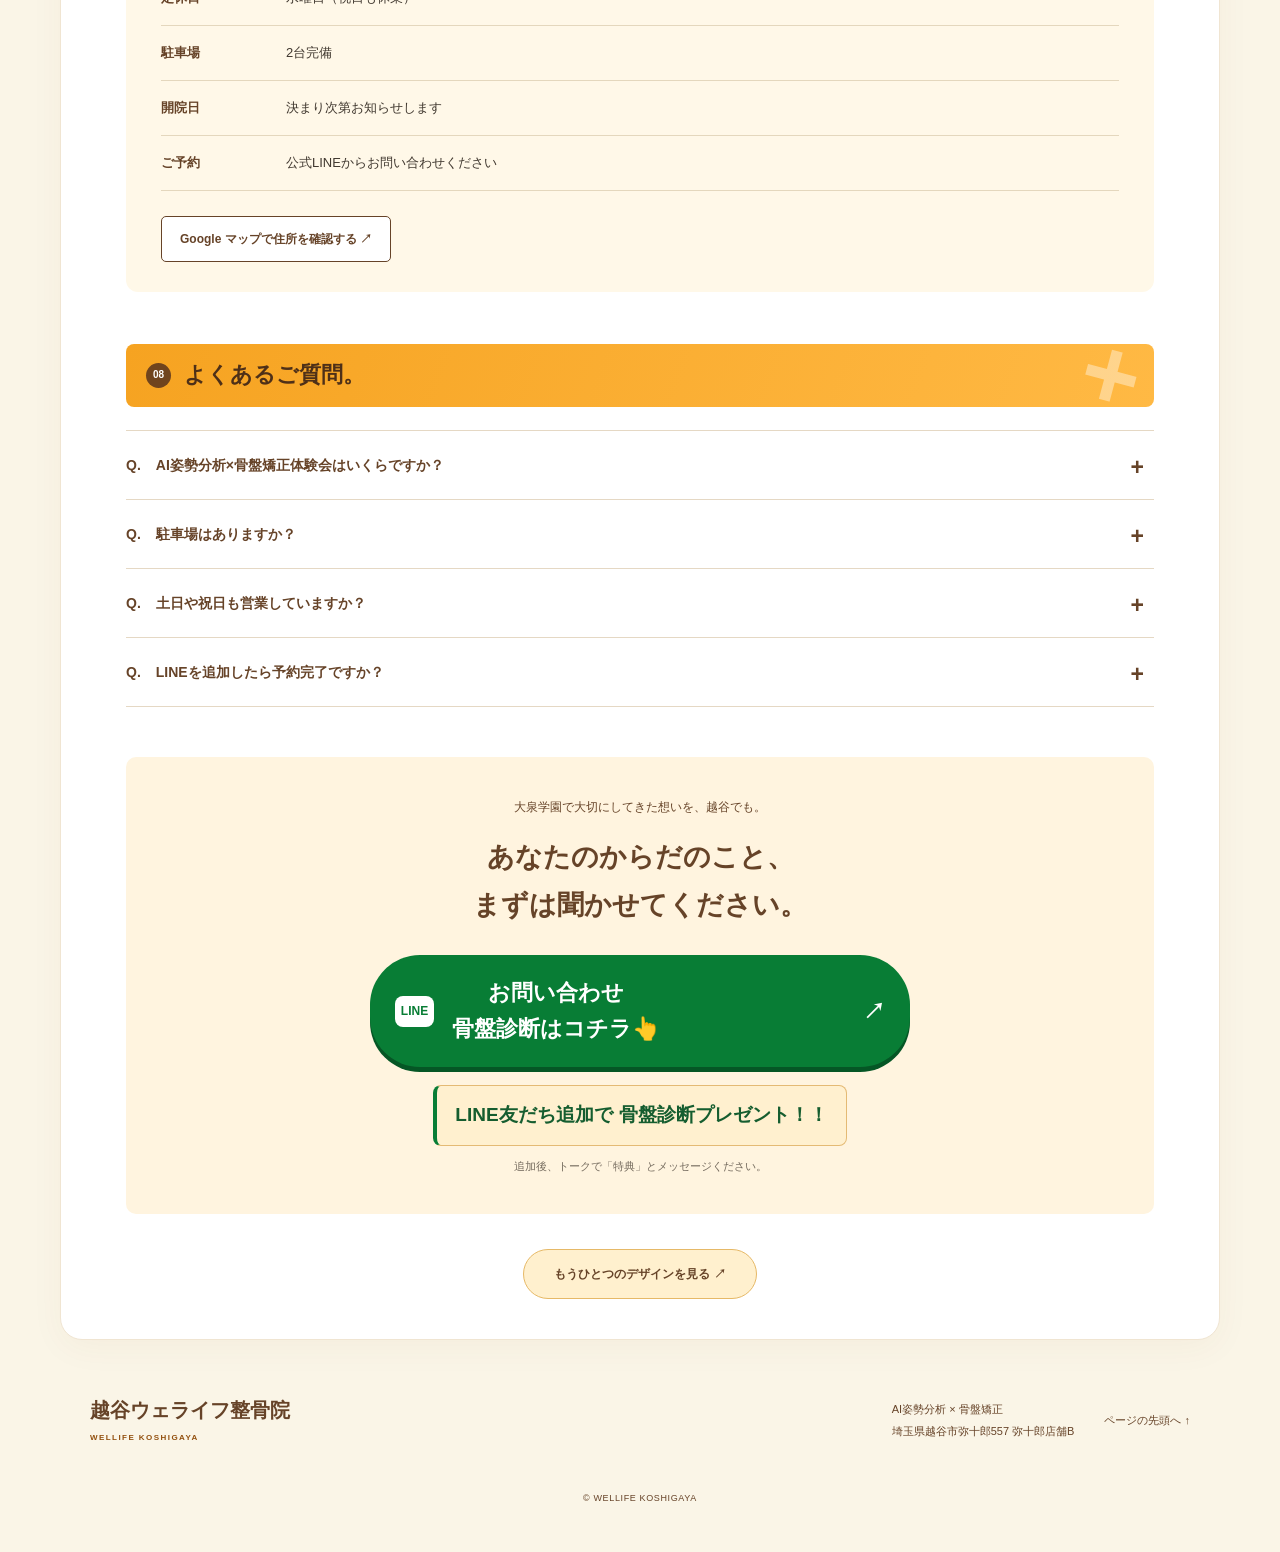
==== commit fbbb16c1: "Make opening page header follow scroll with two-line inquiry CTA" ====
--- a/opening.html
+++ b/opening.html
@@ -1,11 +1,11 @@
 <!doctype html>
 <html lang="ja">
 <head>
-<meta charset="utf-8"><meta name="viewport" content="width=device-width, initial-scale=1"><meta name="theme-color" content="#fff5df"><meta name="description" content="越谷ウェライフ整骨院の開院案内。AI姿勢分析と骨盤矯正で慢性痛のお悩みに向き合います。500円AI姿勢分析×骨盤矯正体験会のお問い合わせは公式LINEへ。"><title>越谷ウェライフ整骨院｜開院のご案内・500円AI姿勢分析×骨盤矯正体験会</title><link rel="stylesheet" href="opening.css?v=20261026-chic">
+<meta charset="utf-8"><meta name="viewport" content="width=device-width, initial-scale=1"><meta name="theme-color" content="#fff5df"><meta name="description" content="越谷ウェライフ整骨院の開院案内。AI姿勢分析と骨盤矯正で慢性痛のお悩みに向き合います。500円AI姿勢分析×骨盤矯正体験会のお問い合わせは公式LINEへ。"><title>越谷ウェライフ整骨院｜開院のご案内・500円AI姿勢分析×骨盤矯正体験会</title><link rel="stylesheet" href="opening.css?v=20261026-sticky">
 </head>
 <body id="top">
 <a class="skip" href="#content">本文へ</a>
-<header class="header"><a class="brand" href="#top"><img src="assets/wellife-logo.png" alt="" width="54" height="54"><span><strong>越谷ウェライフ整骨院</strong><small>WELLIFE KOSHIGAYA</small></span></a><nav aria-label="メインナビゲーション"><a href="#about">越谷院について</a><a href="#care">施術について</a><a href="#access">店舗情報</a></nav><a class="header-line" href="https://lin.ee/sBaUZuD" target="_blank" rel="noopener noreferrer">骨盤診断はコチラ👆 ↗</a></header>
+<header class="header"><a class="brand" href="#top"><img src="assets/wellife-logo.png" alt="" width="54" height="54"><span><strong>越谷ウェライフ整骨院</strong><small>WELLIFE KOSHIGAYA</small></span></a><nav aria-label="メインナビゲーション"><a href="#about">越谷院について</a><a href="#care">施術について</a><a href="#access">店舗情報</a></nav><a class="header-line" href="https://lin.ee/sBaUZuD" target="_blank" rel="noopener noreferrer"><span>お問合せ<br>骨盤診断はコチラ👆</span><span aria-hidden="true">↗</span></a></header>
 <main id="content">
 <div class="page-heading"><p>NEW LOCATION / KOSHIGAYA</p><h1>開院のご案内</h1><span aria-hidden="true"></span></div>
 <div class="breadcrumb"><a href="index.html">ホーム</a><span>〉</span><span>越谷院 開院のご案内</span></div>
--- a/opening.css
+++ b/opening.css
@@ -54,3 +54,10 @@
 .campaign-note{background:transparent;border-top:1px solid #dacbb5;border-radius:0;font-size:11px;color:#786651;margin-top:24px;padding:16px 0 0}
 @media(max-width:700px){.intro-meta{gap:9px;margin-top:20px}.intro-meta>span{font-size:15px;line-height:1.8;padding:8px 12px}.campaign{padding:24px 19px}.campaign-top{font-size:10px;padding-bottom:16px;justify-content:center}.campaign-top>span{font-size:9px;text-align:center}.campaign-kicker{font-size:11px;line-height:1.9;margin-top:25px}.campaign h3{font-size:17px}.campaign h3>span.campaign-event{font-size:27px;letter-spacing:.02em;padding:6px 0 10px}.campaign-price{min-width:190px;margin-top:12px;padding-top:15px;gap:10px}.campaign-price strong{font-size:82px}.campaign-price>span:last-child{font-size:21px}.campaign-note{font-size:10px;line-height:1.9;margin-top:20px}.line-button .cta-copy{font-size:14px}}
 @media(max-width:360px){.intro-meta>span{font-size:14px}.campaign h3>span.campaign-event{font-size:24px}.line-button .cta-copy{font-size:12px}}
+
+/* 開院案内ページの上部お問い合わせをスクロールに追従 */
+html{scroll-padding-top:150px}
+.header{position:sticky;top:0;z-index:40;background:#faf5e7;box-shadow:0 3px 14px #4930180d}
+.header-line{display:flex;align-items:center;justify-content:center;gap:12px;text-align:center;line-height:1.7}
+.block{scroll-margin-top:0}
+@media(max-width:700px){html{scroll-padding-top:100px}.header-line{gap:7px}}
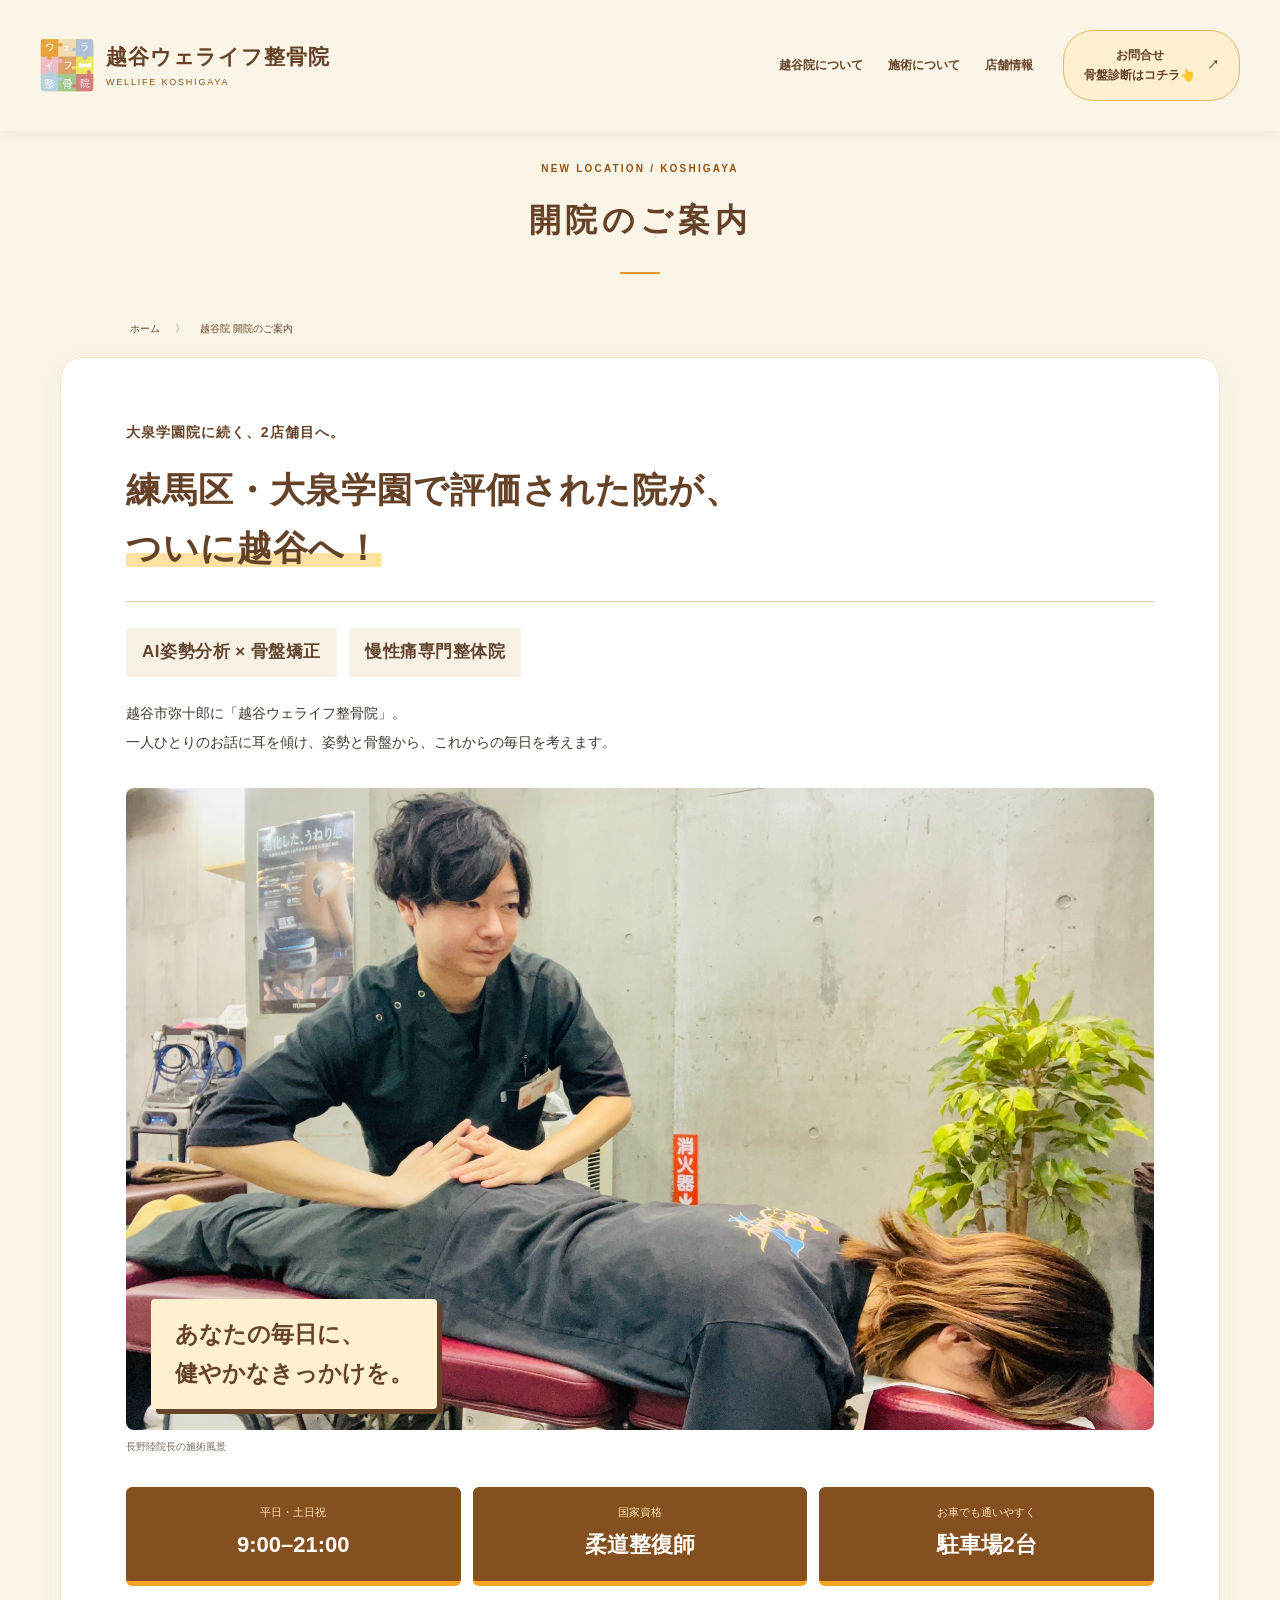
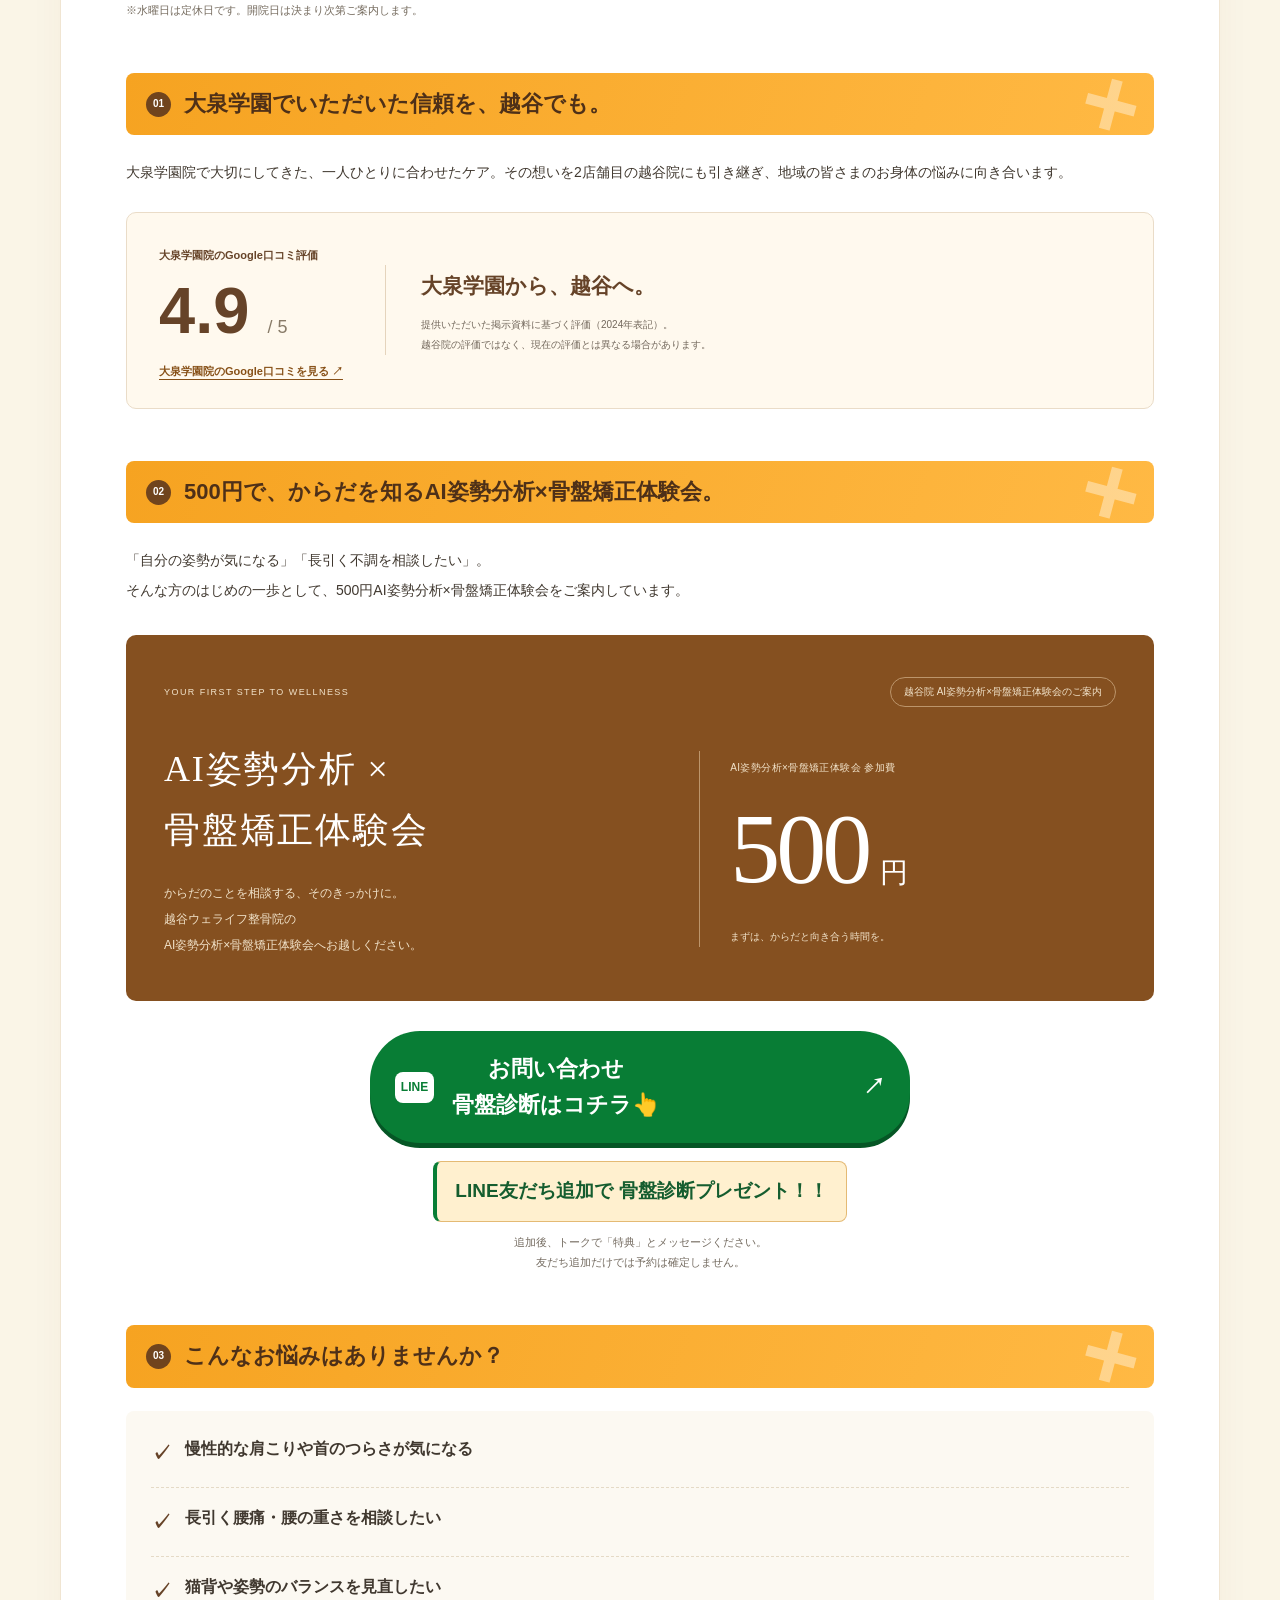
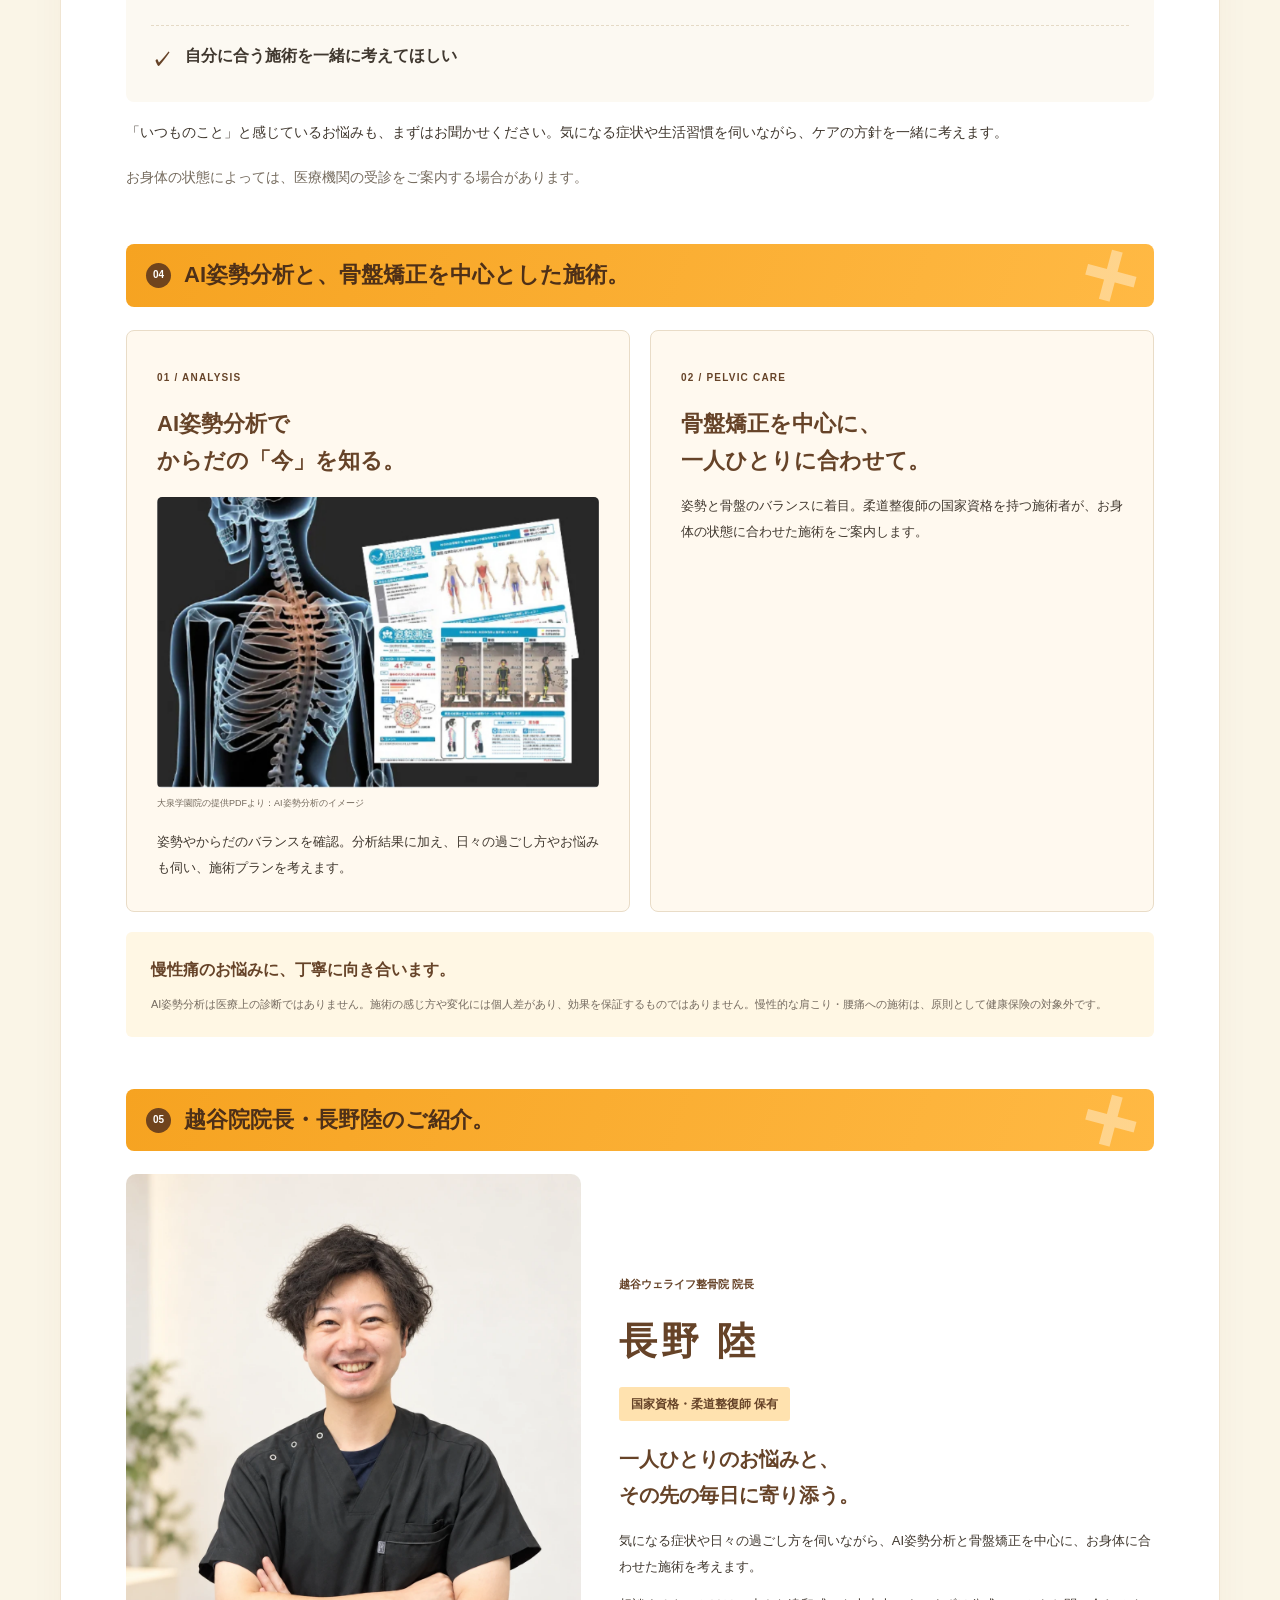
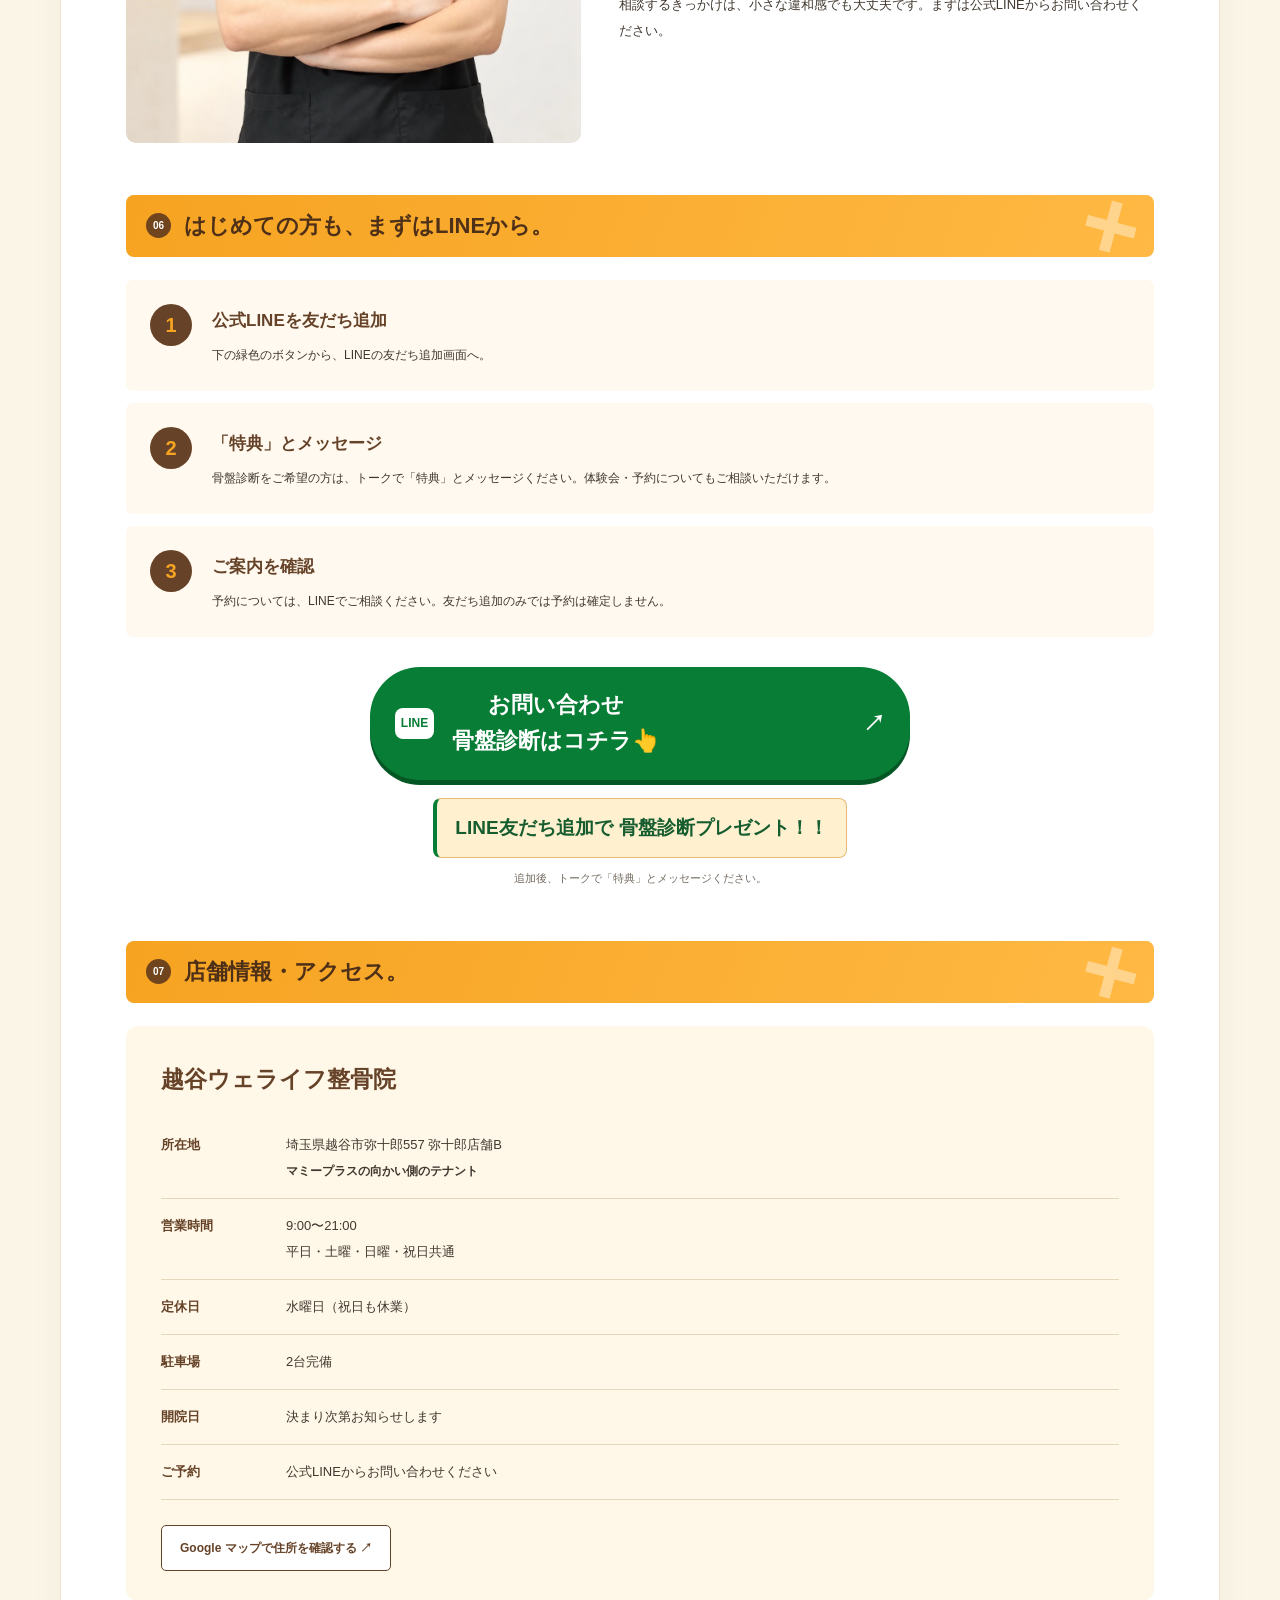
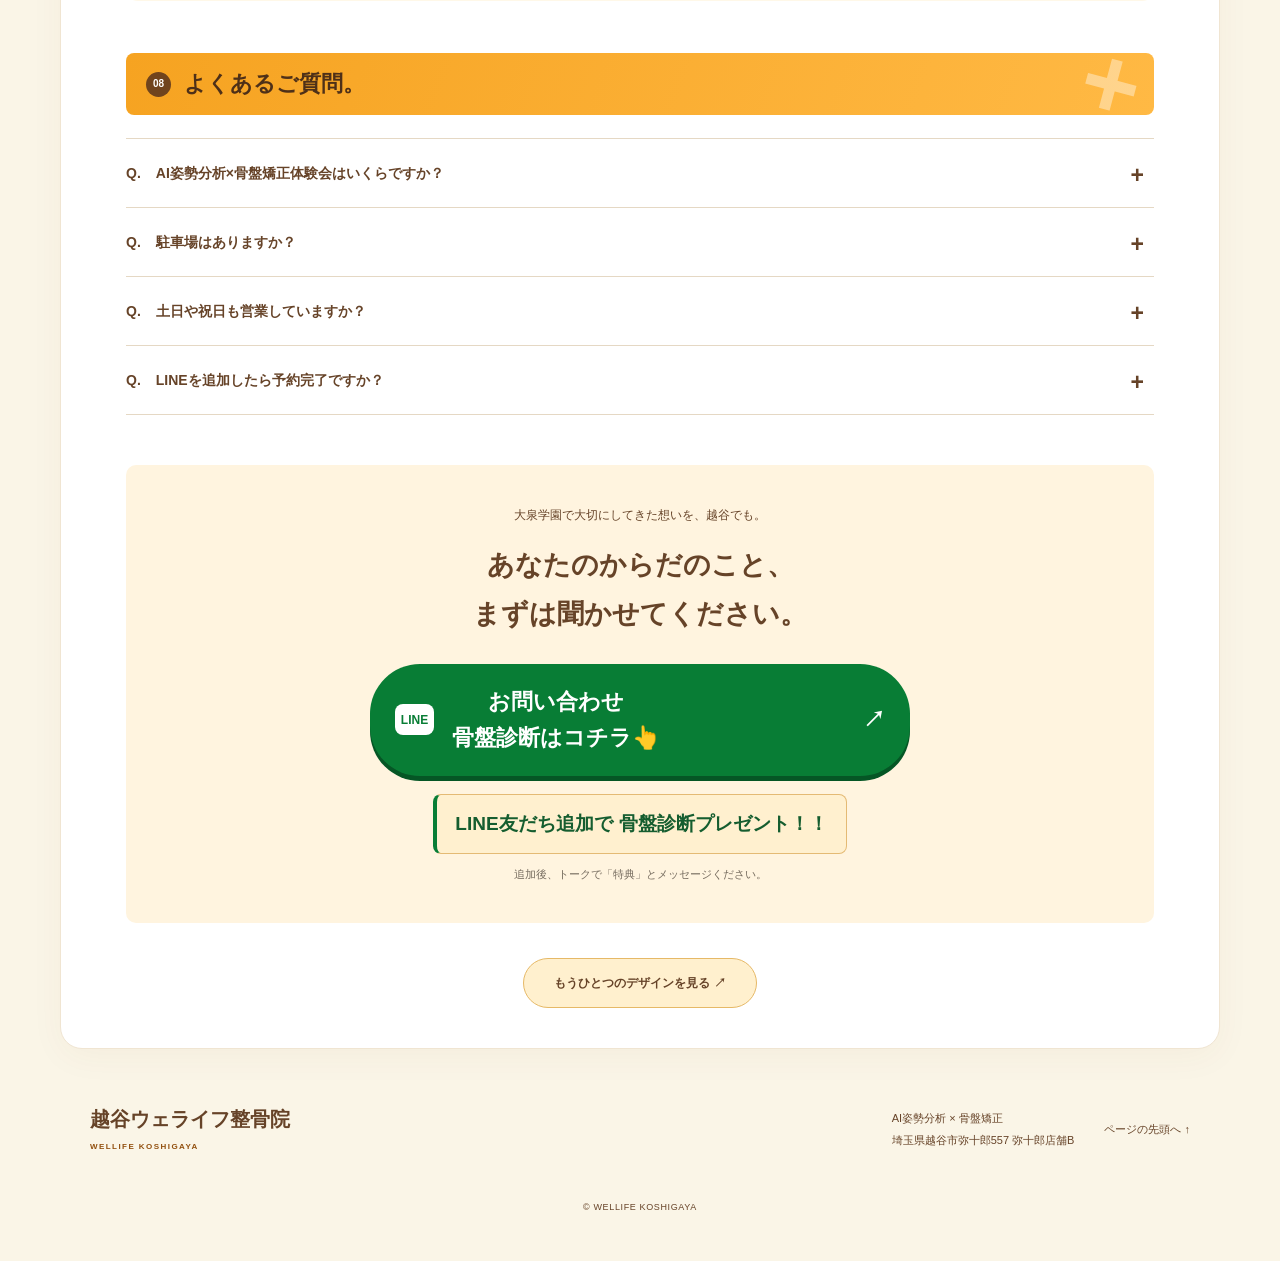
==== commit 6fc285a8: "Match opening experience banner to main LP brown design" ====
--- a/opening.html
+++ b/opening.html
@@ -1,7 +1,7 @@
 <!doctype html>
 <html lang="ja">
 <head>
-<meta charset="utf-8"><meta name="viewport" content="width=device-width, initial-scale=1"><meta name="theme-color" content="#fff5df"><meta name="description" content="越谷ウェライフ整骨院の開院案内。AI姿勢分析と骨盤矯正で慢性痛のお悩みに向き合います。500円AI姿勢分析×骨盤矯正体験会のお問い合わせは公式LINEへ。"><title>越谷ウェライフ整骨院｜開院のご案内・500円AI姿勢分析×骨盤矯正体験会</title><link rel="stylesheet" href="opening.css?v=20261026-sticky">
+<meta charset="utf-8"><meta name="viewport" content="width=device-width, initial-scale=1"><meta name="theme-color" content="#fff5df"><meta name="description" content="越谷ウェライフ整骨院の開院案内。AI姿勢分析と骨盤矯正で慢性痛のお悩みに向き合います。500円AI姿勢分析×骨盤矯正体験会のお問い合わせは公式LINEへ。"><title>越谷ウェライフ整骨院｜開院のご案内・500円AI姿勢分析×骨盤矯正体験会</title><link rel="stylesheet" href="opening.css?v=20261026-brown">
 </head>
 <body id="top">
 <a class="skip" href="#content">本文へ</a>
@@ -12,7 +12,7 @@
 <article class="paper">
 <section class="intro" id="about"><p class="article-tag">大泉学園院に続く、2店舗目へ。</p><h2 class="article-title">練馬区・大泉学園で評価された院が、<br><em>ついに越谷へ！</em></h2><div class="intro-meta"><span>AI姿勢分析 × 骨盤矯正</span><span>慢性痛専門整体院</span></div><p class="lead">越谷市弥十郎に「越谷ウェライフ整骨院」。<br>一人ひとりのお話に耳を傾け、姿勢と骨盤から、これからの毎日を考えます。</p><figure class="main-photo"><img src="assets/nagano-treatment.jpg" alt="長野陸院長が施術を行う様子" width="2048" height="1536" fetchpriority="high"><figcaption>長野陸院長の施術風景</figcaption><div class="photo-label" aria-hidden="true">あなたの毎日に、<br>健やかなきっかけを。</div></figure><div class="facts"><div><small>平日・土日祝</small><strong>9:00–21:00</strong></div><div><small>国家資格</small><strong>柔道整復師</strong></div><div><small>お車でも通いやすく</small><strong>駐車場2台</strong></div></div><p class="caption">※水曜日は定休日です。開院日は決まり次第ご案内します。</p></section>
 <section class="block"><h2 class="band"><span>01</span>大泉学園でいただいた信頼を、越谷でも。</h2><p>大泉学園院で大切にしてきた、一人ひとりに合わせたケア。その想いを2店舗目の越谷院にも引き継ぎ、地域の皆さまのお身体の悩みに向き合います。</p><div class="review"><div><span class="mini-label">大泉学園院のGoogle口コミ評価</span><div class="rating">4.9 <span>/ 5</span></div><a class="google-review-link" href="https://www.google.com/search?sca_esv=64345335af5ad8d5&amp;rlz=1C1QUCD_jaJP937JP939&amp;sxsrf=APpeQnuQSlY_cY5R02-mNGz1_TeRtVvrjw:1792735571267&amp;q=%E3%82%A6%E3%82%A7%E3%83%A9%E3%82%A4%E3%83%95%E6%95%B4%E9%AA%A8%E9%99%A2&amp;si=APenkKm7iecQ4G6P-TsbSMFKIQtv3EFIqRAFw-i8uEbk55Z-_2hVX126mCR9XAed55w9wywsMBaq8wJb4nHYjsFi6G99P88vyKD1ftwOUA_P_F-jfBWw58aOosh_YNMP5Se_13fOU_83D562krC8XvhaTND3Y_k3_A%3D%3D&amp;sa=X&amp;ved=2ahUKEwix3Zq3vM-XAxWlna8BHT8hCHgQrrQLegQIGRAA&amp;biw=1366&amp;bih=599&amp;dpr=1" target="_blank" rel="noopener noreferrer">大泉学園院のGoogle口コミを見る ↗<span class="sr-only">（新しいタブで開きます）</span></a></div><div><strong>大泉学園から、越谷へ。</strong><p>提供いただいた掲示資料に基づく評価（2024年表記）。<br>越谷院の評価ではなく、現在の評価とは異なる場合があります。</p></div></div></section>
-<section class="block"><h2 class="band"><span>02</span>500円で、からだを知るAI姿勢分析×骨盤矯正体験会。</h2><p>「自分の姿勢が気になる」「長引く不調を相談したい」。<br>そんな方のはじめの一歩として、500円AI姿勢分析×骨盤矯正体験会をご案内しています。</p><div class="campaign"><div class="campaign-top">越谷ウェライフ整骨院 <span>AI姿勢分析×骨盤矯正体験会のご案内</span></div><p class="campaign-kicker">まずは、あなたのからだと向き合う時間を。</p><h3>はじめての方へ。<br><span class="campaign-event">AI姿勢分析 ×<br>骨盤矯正体験会</span></h3><div class="campaign-price"><span>参加費</span><strong>500</strong><span>円</span></div><p class="campaign-note">開催日・実施内容の詳細は、決まり次第ご案内します。</p></div><div class="cta"><a class="line-button" href="https://lin.ee/sBaUZuD" target="_blank" rel="noopener noreferrer"><span class="line-mark" aria-hidden="true">LINE</span><span class="cta-copy">お問い合わせ<br>骨盤診断はコチラ👆</span> <span aria-hidden="true">↗</span></a><p><strong class="benefit-highlight"><span>LINE友だち追加で</span><span>骨盤診断プレゼント！！</span></strong><br>追加後、トークで「特典」とメッセージください。<br>友だち追加だけでは予約は確定しません。</p></div></section>
+<section class="block"><h2 class="band"><span>02</span>500円で、からだを知るAI姿勢分析×骨盤矯正体験会。</h2><p>「自分の姿勢が気になる」「長引く不調を相談したい」。<br>そんな方のはじめの一歩として、500円AI姿勢分析×骨盤矯正体験会をご案内しています。</p><div class="campaign-main"><div class="campaign-main-top"><p>YOUR FIRST STEP TO WELLNESS</p><span>越谷院 AI姿勢分析×骨盤矯正体験会のご案内</span></div><div class="campaign-main-grid"><div><h3>AI姿勢分析 ×<br>骨盤矯正体験会</h3><p>からだのことを相談する、そのきっかけに。<br>越谷ウェライフ整骨院の<br>AI姿勢分析×骨盤矯正体験会へお越しください。</p></div><div class="campaign-main-price"><span>AI姿勢分析×骨盤矯正体験会 参加費</span><div><strong>500</strong><span>円</span></div><small>まずは、からだと向き合う時間を。</small></div></div></div><div class="cta"><a class="line-button" href="https://lin.ee/sBaUZuD" target="_blank" rel="noopener noreferrer"><span class="line-mark" aria-hidden="true">LINE</span><span class="cta-copy">お問い合わせ<br>骨盤診断はコチラ👆</span> <span aria-hidden="true">↗</span></a><p><strong class="benefit-highlight"><span>LINE友だち追加で</span><span>骨盤診断プレゼント！！</span></strong><br>追加後、トークで「特典」とメッセージください。<br>友だち追加だけでは予約は確定しません。</p></div></section>
 <section class="block"><h2 class="band"><span>03</span>こんなお悩みはありませんか？</h2><ul class="worries"><li><span>✓</span>慢性的な肩こりや首のつらさが気になる</li><li><span>✓</span>長引く腰痛・腰の重さを相談したい</li><li><span>✓</span>猫背や姿勢のバランスを見直したい</li><li><span>✓</span>自分に合う施術を一緒に考えてほしい</li></ul><p>「いつものこと」と感じているお悩みも、まずはお聞かせください。気になる症状や生活習慣を伺いながら、ケアの方針を一緒に考えます。</p><p class="caption">お身体の状態によっては、医療機関の受診をご案内する場合があります。</p></section>
 <section class="block" id="care"><h2 class="band"><span>04</span>AI姿勢分析と、骨盤矯正を中心とした施術。</h2><div class="care-grid"><div class="care-card"><span class="care-num">01 / ANALYSIS</span><h3>AI姿勢分析で<br>からだの「今」を知る。</h3><figure class="analysis-photo"><img src="assets/ai-posture-analysis.png" alt="骨格と姿勢分析レポートを組み合わせた、PDF掲載のAI姿勢分析イメージ" width="630" height="414" loading="lazy"><figcaption>大泉学園院の提供PDFより：AI姿勢分析のイメージ</figcaption></figure><p>姿勢やからだのバランスを確認。分析結果に加え、日々の過ごし方やお悩みも伺い、施術プランを考えます。</p></div><div class="care-card"><span class="care-num">02 / PELVIC CARE</span><h3>骨盤矯正を中心に、<br>一人ひとりに合わせて。</h3><p>姿勢と骨盤のバランスに着目。柔道整復師の国家資格を持つ施術者が、お身体の状態に合わせた施術をご案内します。</p></div></div><div class="care-note"><strong>慢性痛のお悩みに、丁寧に向き合います。</strong><p>AI姿勢分析は医療上の診断ではありません。施術の感じ方や変化には個人差があり、効果を保証するものではありません。慢性的な肩こり・腰痛への施術は、原則として健康保険の対象外です。</p></div></section>
 <section class="block"><h2 class="band"><span>05</span>越谷院院長・長野陸のご紹介。</h2><div class="director"><figure><img src="assets/nagano-portrait.webp" alt="越谷院院長の長野陸" width="1122" height="1402" loading="lazy"></figure><div><p class="mini-label">越谷ウェライフ整骨院 院長</p><h3>長野 陸</h3><span class="qualification">国家資格・柔道整復師 保有</span><h4>一人ひとりのお悩みと、<br>その先の毎日に寄り添う。</h4><p>気になる症状や日々の過ごし方を伺いながら、AI姿勢分析と骨盤矯正を中心に、お身体に合わせた施術を考えます。</p><p>相談するきっかけは、小さな違和感でも大丈夫です。まずは公式LINEからお問い合わせください。</p></div></div></section>
--- a/opening.css
+++ b/opening.css
@@ -61,3 +61,19 @@
 .header-line{display:flex;align-items:center;justify-content:center;gap:12px;text-align:center;line-height:1.7}
 .block{scroll-margin-top:0}
 @media(max-width:700px){html{scroll-padding-top:100px}.header-line{gap:7px}}
+
+/* メインLPとそろえたブラウンの体験会バナー */
+.campaign-main{margin-top:30px;background:#855020;color:#fff;padding:42px 38px;border-radius:10px}
+.campaign-main-top{display:flex;align-items:center;justify-content:space-between;gap:20px;margin-bottom:32px}
+.campaign-main-top>p{font-size:9px;letter-spacing:.16em;color:#f1e2c9}
+.campaign-main-top>span{font-size:10px;line-height:1.8;border:1px solid #bc956b;border-radius:30px;padding:5px 13px;color:#f1e2c9}
+.campaign-main-grid{display:grid;grid-template-columns:1.2fr 1fr;gap:35px;align-items:center}
+.campaign-main h3{font-family:"Yu Mincho","Hiragino Mincho ProN",serif;font-size:36px;font-weight:500;line-height:1.7;letter-spacing:.05em;color:#fff}
+.campaign-main-grid>div>p{font-size:12px;line-height:2.2;color:#f1e2c9;margin-top:18px}
+.campaign-main-price{border-left:1px solid #bc956b;padding-left:30px}
+.campaign-main-price>span{font-size:10px;letter-spacing:.04em;line-height:1.9;color:#f1e2c9}
+.campaign-main-price>div{display:flex;align-items:baseline;gap:12px;line-height:1.2;margin:8px 0 18px}
+.campaign-main-price strong{font-family:Georgia,serif;font-size:100px;font-weight:400;letter-spacing:-.04em}
+.campaign-main-price>div>span{font-family:"Yu Mincho",serif;font-size:28px}
+.campaign-main-price small{display:block;font-size:10px;color:#f1e2c9}
+@media(max-width:700px){.campaign-main{padding:28px 23px}.campaign-main-top{display:block;margin-bottom:25px}.campaign-main-top>p{font-size:8px;margin-bottom:13px}.campaign-main-top>span{display:inline-block;font-size:9px;padding:5px 11px}.campaign-main-grid{grid-template-columns:1fr;gap:25px}.campaign-main h3{font-size:29px}.campaign-main-grid>div>p{font-size:11px;margin-top:15px}.campaign-main-price{border-left:0;border-top:1px solid #bc956b;padding:22px 0 0}.campaign-main-price strong{font-size:85px}.campaign-main-price>div{margin:8px 0 14px}}
